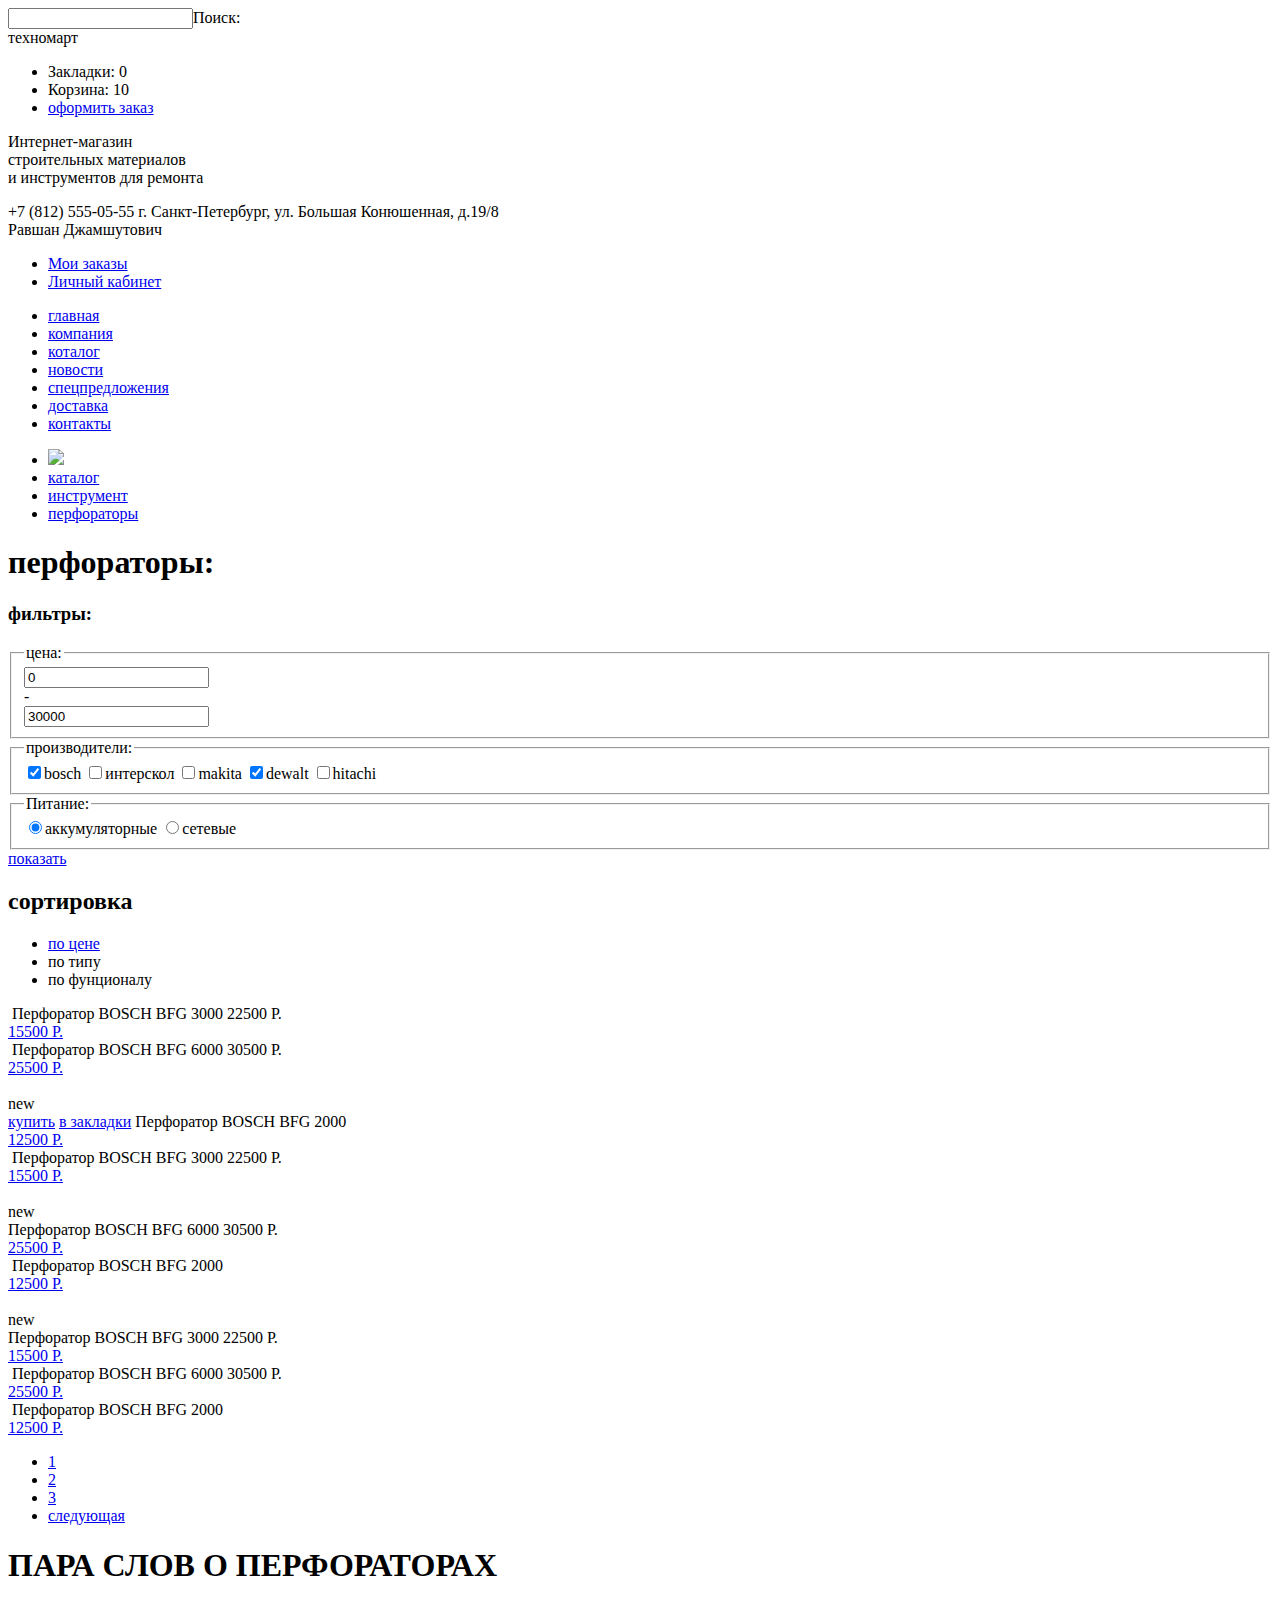
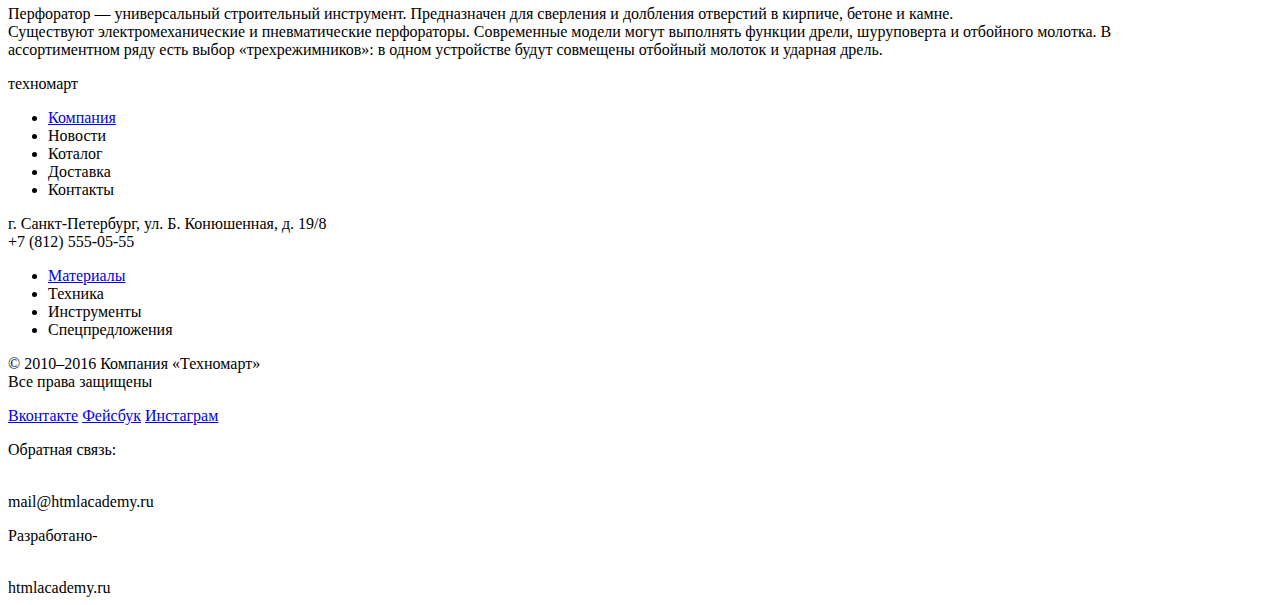
==== catalog.html @ 5f83a288 "закончил разметку личного проекта" ====
<!DOCTYPE html>
<html lang="ru">
	<head>
		<meta charset="utf-8">
		<title>HTML Academy: Техномарт</title>
    </head>
	<body>
		<header class="main_container">
			<div class="container">
				<div class="nav_head">
					<form class="search">
						<input id="1" type="search"><label for="1">Поиск:</label>
					</form>
					<div class="logo_head">
						техномарт
					</div>
					<ul class="users_panel">
						<li>Закладки: 0</li>
						<li>Корзина: 10</li>
						<li><a href="#">оформить заказ</a></li>
					</ul>
					<div class="info_blog">
						<p>Интернет-магазин<br> 
						строительных материалов<br>
						и инструментов для ремонта</p>
					</div>
					<div class="head_contacts">
						<div class="head_tel">+7 (812) 555-05-55
							<span class="head_signature">г. Санкт-Петербург, ул. Большая Конюшенная, д.19/8</span>
						</div>
					<div class="user_blog">
						Равшан Джамшутович
						
					</div>
					<ul class="user_blog_2">
						<li><a href="#">Мои заказы</a></li>
						<li><a href="#">Личный кабинет</a></li>
					</ul>
					</div>
				<nav class="main_navigation">
					<ul>
						<li><a href="#">главная</a></li>
						<li><a href="#">компания</a></li>
						<li><a href="#">коталог</a></li>
						<li><a href="#">новости</a></li>
						<li><a href="#">спецпредложения</a></li>
						<li><a href="#">доставка</a></li>
						<li><a href="#">контакты</a></li>
					</ul>
				</nav>
				</div>
			</div>
		</header>
		<main class="container">
			<ul class="breadcrumbs">
				<li><a href="#"><img src="http://placehold.it/150x100"></a></li>
				<li><a href="#">каталог</a></li>
				<li><a href="#">инструмент</a></li>
				<li><a href="#">перфораторы</a></li>
			</ul>
			<div class="section title">
				<h1>перфораторы:</h1>
			</div>
			<div class="index_content_left">
				<div class="filters">
					<h3>фильтры:</h3>
				</div>
				
				<form>
					<div class="price">
						<fieldset>
							<legend>цена:</legend>
							<div class="form_blog">
								<div></div>
								<div></div>
								<div></div>
								<div></div>
							</div>
							<div class="min">
								<input type="text" value="0">
							</div>
							<span>-</span>
							<div class="max">
								<input type="text" value="30000">
							</div>
						</fieldset>	
					</div>
					<div class="manufacturers">		
						<fieldset>
							<legend>производители:</legend>
							<input id="1" type="checkbox" checked><label for="1">bosch</label>
							<input id="2" type="checkbox"><label for="2">интерскол</label>
							<input id="3" type="checkbox"><label for="3">makita</label>
							<input id="4" type="checkbox" checked><label for="4">dewalt</label>
							<input id="5" type="checkbox"><label for="5">hitachi</label>
						</fieldset>
					</div>
					<div class="supply">
						<fieldset>
							<legend>Питание:</legend>
							<input id="akum" type="radio" checked><label for="akum">аккумуляторные</label>
							<input id="net" type="radio"><label for="net">сетевые</label>
						</fieldset>
						<div class="btn_show">
							<a href="#">показать</a>
						</div>	
					</div>
				</form>
			</div>
			<div class="index_content_right">
				<div class="index_content_navigation">
					<h2>сортировка</h2>
					<ul>
						<li><a href="#">по цене</a></li>
						<li><a href="#"></a>по типу</li>
						<li><a href="#"></a>по фунционалу</li>
					</ul>
					<div class="assortment">
						<a href="#"></a>
						<a href="#"></a>
					</div>
					<div class="items">
						<div class="item_box_1">
							<img src="http://placehold.it/150x100" alt="">
							<span>Перфоратор BOSCH BFG 3000</span>
							<span>22500 Р.</span>
							<div class="btn_buy">
								<a href="#">15500 Р.</a>
							</div>
						</div>
						<div class="item_box_2">
							<img src="http://placehold.it/150x100" alt="">
							<span>Перфоратор BOSCH BFG 6000</span>
							<span>30500 Р.</span>
							<div class="btn_buy">
								<a href="#">25500 Р.</a>
							</div>
						</div>
						<div class="item_box_3">
							<img src="http://placehold.it/150x100" alt="">
							<div class="new">new
							</div>
							<a href="#">купить</a>
							<a href="#">в закладки</a>							
							<span>Перфоратор BOSCH BFG 2000</span>
							<div class="btn_buy">
								<a href="#">12500 Р.</a>
							</div>
						</div>
						<div class="item_box_4">
							<img src="http://placehold.it/150x100" alt="">
							<span>Перфоратор BOSCH BFG 3000</span>
							<span>22500 Р.</span>
							<div class="btn_buy">
								<a href="#">15500 Р.</a>
							</div>
						</div>
						<div class="item_box_5">
							<img src="http://placehold.it/150x100" alt="">
							<div class="new">new
							</div>
							<span>Перфоратор BOSCH BFG 6000</span>
							<span>30500 Р.</span>
							<div class="btn_buy">
								<a href="#">25500 Р.</a>
							</div>
						</div>
						<div class="item_box_6">
							<img src="http://placehold.it/150x100" alt="">
							<span>Перфоратор BOSCH BFG 2000</span>
							<div class="btn_buy">
								<a href="#">12500 Р.</a>
							</div>
						</div>
						<div class="item_box_7">
							<img src="http://placehold.it/150x100" alt="">
							<div class="new">new
							</div>
							<span>Перфоратор BOSCH BFG 3000</span>
							<span>22500 Р.</span>
							<div class="btn_buy">
								<a href="#">15500 Р.</a>
							</div>
						</div>
						<div class="item_box_2">
							<img src="http://placehold.it/150x100" alt="">
							<span>Перфоратор BOSCH BFG 6000</span>
							<span>30500 Р.</span>
							<div class="btn_buy">
								<a href="#">25500 Р.</a>
							</div>
						</div>
						<div class="item_box_6">
							<img src="http://placehold.it/150x100" alt="">
							<span>Перфоратор BOSCH BFG 2000</span>
							<div class="btn_buy">
								<a href="#">12500 Р.</a>
							</div>
						</div>
					</div>
					<div class="index_content_navigation_2">
						<ul>
							<li><a href="#">1</a></li>
							<li><a href="#">2</a></li>
							<li><a href="#">3</a></li>
							<li><a href="#">следующая</a></li>
						</ul>
					</div>
				</div>
			</div>
			<div class="about">
				<h1>ПАРА СЛОВ О ПЕРФОРАТОРАХ</h1>
				<p>Перфоратор — универсальный строительный инструмент. Предназначен для сверления и долбления отверстий в кирпиче, бетоне и камне.<br>
				Существуют электромеханические и пневматические перфораторы. Современные модели могут выполнять функции дрели, шуруповерта и отбойного молотка. В <br>
				ассортиментном ряду есть выбор «трехрежимников»: в одном устройстве будут совмещены отбойный молоток и ударная дрель.</p>
			</div>
		</main>
		<footer class="main_footer">
			<div class="container">
				<div class="footer_logo">
					техномарт
				</div>
				<ul class="footer_main_navigation">
					<li><a href="#">Компания</a></li>
					<li><a href="#"></a>Новости</li>
					<li><a href="#"></a>Коталог</li>
					<li><a href="#"></a>Доставка</li>
					<li><a href="#"></a>Контакты</li>
				</ul>
				<section class="footer_contacts">
					г. Санкт-Петербург, ул. Б. Конюшенная, д. 19/8<br>
					+7 (812) 555-05-55
				</section>
				<ul class="foter_navigation">
					<li><a href="#">Материалы</a></li>
					<li><a href="#"></a>Техника</li>
					<li><a href="#"></a>Инструменты</li>
					<li><a href="#"></a>Спецпредложения</li>
				</ul>
			</div>	
		</footer>
		<footer class="footer_2">
			<div class="container">
				<p>© 2010–2016 Компания «Техномарт»<br>
				Все права защищены</p>
			</div>
			<section class="footer_social">
				<a class="social_btn social_btn_vk" href="#">Вконтакте</a>
				<a class="social_btn social_btn_fb" href="#">Фейсбук</a>
				<a class="social_btn social_btn_inst" href="#">Инстаграм</a>
			</section>
			<div class="footer_contacts">
				<p>Обратная связь:</p><br>
				<span>mail@htmlacademy.ru</span>
			</div>
			<div class="footer_contacts">
				<p>Разработано-</p><br>
				<span>htmlacademy.ru</span>
			</div>
		</footer>
	</body>
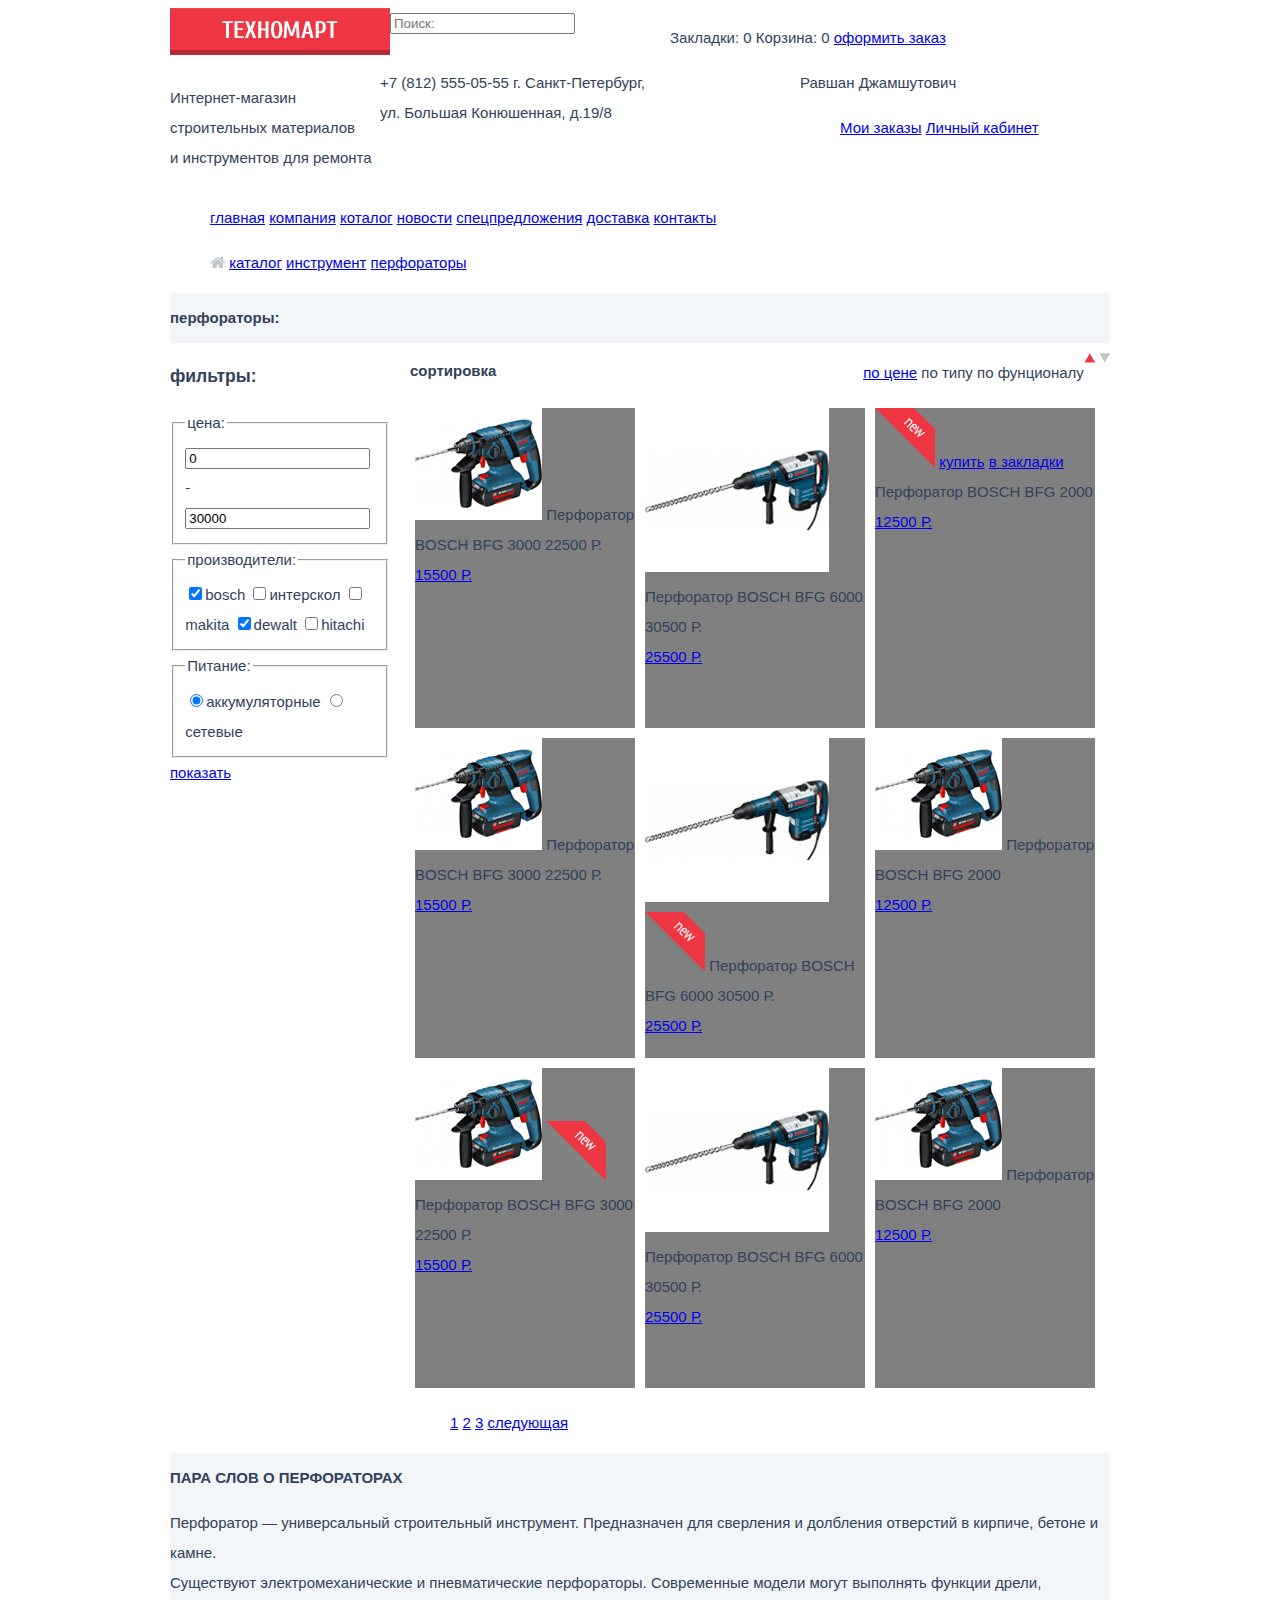
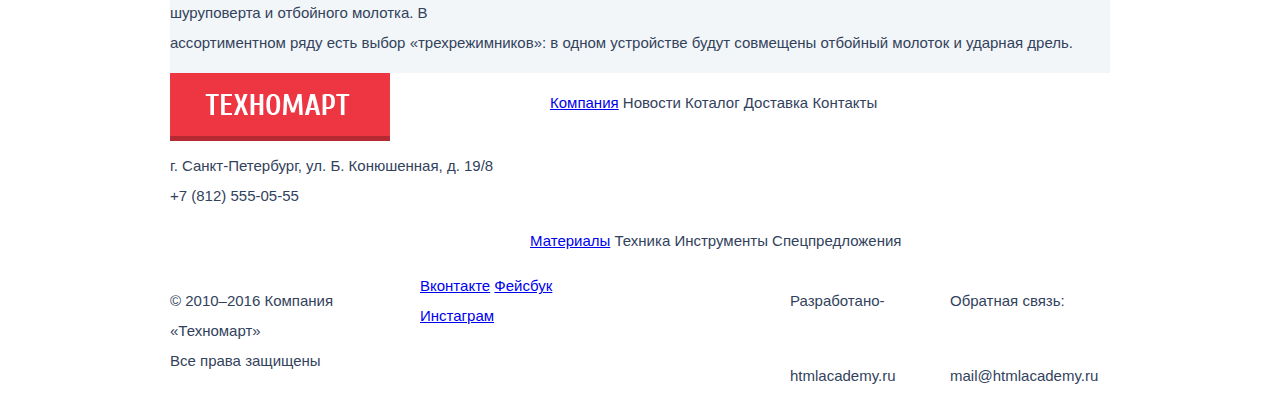
==== commit 86e86a90: "Сетка личный проект" ====
--- a/catalog.html
+++ b/catalog.html
@@ -3,23 +3,26 @@
 	<head>
 		<meta charset="utf-8">
 		<title>HTML Academy: Техномарт</title>
+		<link href="css/style.css" rel="stylesheet">
     </head>
 	<body>
 		<header class="main_container">
-			<div class="container">
-				<div class="nav_head">
+			<div class="nav_head container">
+				<div class="header_top clearfix">
+					<div class="logo_head">
+						<a href="#"><img src="img/head_logo.jpg" alt="Техномарт"></a>
+					</div>
 					<form class="search">
-						<input id="1" type="search"><label for="1">Поиск:</label>
-					</form>
-					<div class="logo_head">
-						техномарт
-					</div>
+						<input type="search" placeholder="Поиск:">
+					</form>			
 					<ul class="users_panel">
 						<li>Закладки: 0</li>
-						<li>Корзина: 10</li>
+						<li>Корзина: 0</li>
 						<li><a href="#">оформить заказ</a></li>
 					</ul>
-					<div class="info_blog">
+				</div>	
+				<div class="header_middle clearfix">
+					<div class="info_block">
 						<p>Интернет-магазин<br> 
 						строительных материалов<br>
 						и инструментов для ремонта</p>
@@ -28,15 +31,15 @@
 						<div class="head_tel">+7 (812) 555-05-55
 							<span class="head_signature">г. Санкт-Петербург, ул. Большая Конюшенная, д.19/8</span>
 						</div>
-					<div class="user_blog">
+					</div>	
+					<div class="catalog_user_block">
 						Равшан Джамшутович
-						
-					</div>
-					<ul class="user_blog_2">
+						<ul>
 						<li><a href="#">Мои заказы</a></li>
 						<li><a href="#">Личный кабинет</a></li>
-					</ul>
-					</div>
+						</ul>	
+					</div>
+				</div>	
 				<nav class="main_navigation">
 					<ul>
 						<li><a href="#">главная</a></li>
@@ -48,154 +51,150 @@
 						<li><a href="#">контакты</a></li>
 					</ul>
 				</nav>
-				</div>
 			</div>
 		</header>
 		<main class="container">
 			<ul class="breadcrumbs">
-				<li><a href="#"><img src="http://placehold.it/150x100"></a></li>
+				<li><a href="#"><img src="img/.icon-home.png"></a></li>
 				<li><a href="#">каталог</a></li>
 				<li><a href="#">инструмент</a></li>
 				<li><a href="#">перфораторы</a></li>
 			</ul>
-			<div class="section title">
+			<div class="section_title">
 				<h1>перфораторы:</h1>
 			</div>
 			<div class="index_content_left">
+				<div class="filters_title">
+					<h3>фильтры:</h3>
+				</div>
 				<div class="filters">
-					<h3>фильтры:</h3>
-				</div>
-				
-				<form>
-					<div class="price">
-						<fieldset>
-							<legend>цена:</legend>
-							<div class="form_blog">
-								<div></div>
-								<div></div>
-								<div></div>
-								<div></div>
-							</div>
-							<div class="min">
-								<input type="text" value="0">
-							</div>
-							<span>-</span>
-							<div class="max">
-								<input type="text" value="30000">
-							</div>
-						</fieldset>	
-					</div>
-					<div class="manufacturers">		
-						<fieldset>
-							<legend>производители:</legend>
-							<input id="1" type="checkbox" checked><label for="1">bosch</label>
-							<input id="2" type="checkbox"><label for="2">интерскол</label>
-							<input id="3" type="checkbox"><label for="3">makita</label>
-							<input id="4" type="checkbox" checked><label for="4">dewalt</label>
-							<input id="5" type="checkbox"><label for="5">hitachi</label>
-						</fieldset>
-					</div>
-					<div class="supply">
-						<fieldset>
-							<legend>Питание:</legend>
-							<input id="akum" type="radio" checked><label for="akum">аккумуляторные</label>
-							<input id="net" type="radio"><label for="net">сетевые</label>
-						</fieldset>
-						<div class="btn_show">
-							<a href="#">показать</a>
-						</div>	
-					</div>
-				</form>
+					<form>
+						<div class="price">
+							<fieldset>
+								<legend>цена:</legend>
+								<div class="form_blog">
+									<div></div>
+									<div></div>
+									<div></div>
+									<div></div>
+								</div>
+								<div class="min">
+									<input type="text" value="0">
+								</div>
+								<span>-</span>
+								<div class="max">
+									<input type="text" value="30000">
+								</div>
+							</fieldset>	
+						</div>
+						<div class="manufacturers">		
+							<fieldset>
+								<legend>производители:</legend>
+								<input id="bosch" type="checkbox" checked><label for="bosch">bosch</label>
+								<input id="inter" type="checkbox"><label for="inter">интерскол</label>
+								<input id="makita" type="checkbox"><label for="makita">makita</label>
+								<input id="dewalt" type="checkbox" checked><label for="dewalt">dewalt</label>
+								<input id="hitachi" type="checkbox"><label for="hitachi">hitachi</label>
+							</fieldset>
+						</div>
+						<div class="supply">
+							<fieldset>
+								<legend>Питание:</legend>
+								<input id="akum" type="radio" checked><label for="akum">аккумуляторные</label>
+								<input id="net" type="radio"><label for="net">сетевые</label>
+							</fieldset>
+							<div class="btn_show">
+								<a href="#">показать</a>
+							</div>	
+						</div>
+					</form>
+				</div>	
 			</div>
 			<div class="index_content_right">
 				<div class="index_content_navigation">
 					<h2>сортировка</h2>
+					<div class="assortment">
+						<a href="#"><img src="img/.icon-up-dir.png"></a>
+						<a href="#"><img src="img/.icon-down-dir.png"></a>
+					</div>
 					<ul>
 						<li><a href="#">по цене</a></li>
 						<li><a href="#"></a>по типу</li>
 						<li><a href="#"></a>по фунционалу</li>
-					</ul>
-					<div class="assortment">
-						<a href="#"></a>
-						<a href="#"></a>
-					</div>
-					<div class="items">
-						<div class="item_box_1">
-							<img src="http://placehold.it/150x100" alt="">
-							<span>Перфоратор BOSCH BFG 3000</span>
-							<span>22500 Р.</span>
-							<div class="btn_buy">
-								<a href="#">15500 Р.</a>
-							</div>
-						</div>
-						<div class="item_box_2">
-							<img src="http://placehold.it/150x100" alt="">
-							<span>Перфоратор BOSCH BFG 6000</span>
-							<span>30500 Р.</span>
-							<div class="btn_buy">
-								<a href="#">25500 Р.</a>
-							</div>
-						</div>
-						<div class="item_box_3">
-							<img src="http://placehold.it/150x100" alt="">
-							<div class="new">new
-							</div>
-							<a href="#">купить</a>
-							<a href="#">в закладки</a>							
-							<span>Перфоратор BOSCH BFG 2000</span>
-							<div class="btn_buy">
-								<a href="#">12500 Р.</a>
-							</div>
-						</div>
-						<div class="item_box_4">
-							<img src="http://placehold.it/150x100" alt="">
-							<span>Перфоратор BOSCH BFG 3000</span>
-							<span>22500 Р.</span>
-							<div class="btn_buy">
-								<a href="#">15500 Р.</a>
-							</div>
-						</div>
-						<div class="item_box_5">
-							<img src="http://placehold.it/150x100" alt="">
-							<div class="new">new
-							</div>
-							<span>Перфоратор BOSCH BFG 6000</span>
-							<span>30500 Р.</span>
-							<div class="btn_buy">
-								<a href="#">25500 Р.</a>
-							</div>
-						</div>
-						<div class="item_box_6">
-							<img src="http://placehold.it/150x100" alt="">
-							<span>Перфоратор BOSCH BFG 2000</span>
-							<div class="btn_buy">
-								<a href="#">12500 Р.</a>
-							</div>
-						</div>
-						<div class="item_box_7">
-							<img src="http://placehold.it/150x100" alt="">
-							<div class="new">new
-							</div>
-							<span>Перфоратор BOSCH BFG 3000</span>
-							<span>22500 Р.</span>
-							<div class="btn_buy">
-								<a href="#">15500 Р.</a>
-							</div>
-						</div>
-						<div class="item_box_2">
-							<img src="http://placehold.it/150x100" alt="">
-							<span>Перфоратор BOSCH BFG 6000</span>
-							<span>30500 Р.</span>
-							<div class="btn_buy">
-								<a href="#">25500 Р.</a>
-							</div>
-						</div>
-						<div class="item_box_6">
-							<img src="http://placehold.it/150x100" alt="">
-							<span>Перфоратор BOSCH BFG 2000</span>
-							<div class="btn_buy">
-								<a href="#">12500 Р.</a>
-							</div>
+					</ul>	
+				</div>	
+				<div class="items clearfix">
+					<div class="item_box">
+						<img src="img/item1.jpg" alt="BOSCH BFG 3000">
+						<span>Перфоратор BOSCH BFG 3000</span>
+						<span>22500 Р.</span>
+						<div class="btn_buy">
+							<a href="#">15500 Р.</a>
+						</div>
+					</div>
+					<div class="item_box">
+						<img src="img/item_3.jpg" alt="BOSCH BFG 6000">
+						<span>Перфоратор BOSCH BFG 6000</span>
+						<span>30500 Р.</span>
+						<div class="btn_buy">
+							<a href="#">25500 Р.</a>
+						</div>
+					</div>
+					<div class="item_box">
+						<img src="img/new_flag.png" alt="new">
+						<a href="#">купить</a>
+						<a href="#">в закладки</a>							
+						<span>Перфоратор BOSCH BFG 2000</span>
+						<div class="btn_buy">
+							<a href="#">12500 Р.</a>
+						</div>
+					</div>
+					<div class="item_box">
+						<img src="img/item1.jpg" alt="BOSCH BFG 3000">
+						<span>Перфоратор BOSCH BFG 3000</span>
+						<span>22500 Р.</span>
+						<div class="btn_buy">
+							<a href="#">15500 Р.</a>
+						</div>
+					</div>
+					<div class="item_box">
+						<img src="img/item_3.jpg" alt="BOSCH BFG 6000">
+						<img src="img/new_flag.png" alt="new">
+						<span>Перфоратор BOSCH BFG 6000</span>
+						<span>30500 Р.</span>
+						<div class="btn_buy">
+							<a href="#">25500 Р.</a>
+						</div>
+					</div>
+					<div class="item_box">
+						<img src="img/item1.jpg" alt="BOSCH BFG 2000">
+						<span>Перфоратор BOSCH BFG 2000</span>
+						<div class="btn_buy">
+							<a href="#">12500 Р.</a>
+						</div>
+					</div>
+					<div class="item_box">
+						<img src="img/item1.jpg" alt="BOSCH BFG 3000">
+						<img src="img/new_flag.png" alt="new">
+						<span>Перфоратор BOSCH BFG 3000</span>
+						<span>22500 Р.</span>
+						<div class="btn_buy">
+							<a href="#">15500 Р.</a>
+						</div>
+					</div>
+					<div class="item_box">
+						<img src="img/item_3.jpg" alt="BOSCH BFG 6000">
+						<span>Перфоратор BOSCH BFG 6000</span>
+						<span>30500 Р.</span>
+						<div class="btn_buy">
+							<a href="#">25500 Р.</a>
+						</div>
+					</div>
+					<div class="item_box">
+						<img src="img/item1.jpg" alt="BOSCH BFG 2000">
+						<span>Перфоратор BOSCH BFG 2000</span>
+						<div class="btn_buy">
+							<a href="#">12500 Р.</a>
 						</div>
 					</div>
 					<div class="index_content_navigation_2">
@@ -208,17 +207,17 @@
 					</div>
 				</div>
 			</div>
-			<div class="about">
+			<section class="about">
 				<h1>ПАРА СЛОВ О ПЕРФОРАТОРАХ</h1>
 				<p>Перфоратор — универсальный строительный инструмент. Предназначен для сверления и долбления отверстий в кирпиче, бетоне и камне.<br>
 				Существуют электромеханические и пневматические перфораторы. Современные модели могут выполнять функции дрели, шуруповерта и отбойного молотка. В <br>
 				ассортиментном ряду есть выбор «трехрежимников»: в одном устройстве будут совмещены отбойный молоток и ударная дрель.</p>
-			</div>
+			</section>
 		</main>
-		<footer class="main_footer">
-			<div class="container">
+		<footer class="main_footer container">
+			<div class="footer_1 clearfix">	
 				<div class="footer_logo">
-					техномарт
+					<img src="img/footer_logo.png" alt="техномарт">
 				</div>
 				<ul class="footer_main_navigation">
 					<li><a href="#">Компания</a></li>
@@ -227,8 +226,8 @@
 					<li><a href="#"></a>Доставка</li>
 					<li><a href="#"></a>Контакты</li>
 				</ul>
-				<section class="footer_contacts">
-					г. Санкт-Петербург, ул. Б. Конюшенная, д. 19/8<br>
+				<section class="footer_main_contacts">
+					г. Санкт-Петербург, ул. Б. Конюшенная, д. 19/8
 					+7 (812) 555-05-55
 				</section>
 				<ul class="foter_navigation">
@@ -237,25 +236,26 @@
 					<li><a href="#"></a>Инструменты</li>
 					<li><a href="#"></a>Спецпредложения</li>
 				</ul>
-			</div>	
+			</div>		
+			<div class="footer_2 clearfix">
+				<div class="cop">
+					<p>© 2010–2016 Компания «Техномарт»<br>
+					Все права защищены</p>
+				</div>
+				<section class="footer_social">
+					<a class="social_btn social_btn_vk" href="#">Вконтакте</a>
+					<a class="social_btn social_btn_fb" href="#">Фейсбук</a>
+					<a class="social_btn social_btn_inst" href="#">Инстаграм</a>
+				</section>
+				<div class="footer_contacts">
+					<p>Обратная связь:</p><br>
+					<span>mail@htmlacademy.ru</span>
+				</div>
+				<div class="footer_contacts">
+					<p>Разработано-</p><br>
+					<span>htmlacademy.ru</span>
+				</div>
+			</div>		
 		</footer>
-		<footer class="footer_2">
-			<div class="container">
-				<p>© 2010–2016 Компания «Техномарт»<br>
-				Все права защищены</p>
-			</div>
-			<section class="footer_social">
-				<a class="social_btn social_btn_vk" href="#">Вконтакте</a>
-				<a class="social_btn social_btn_fb" href="#">Фейсбук</a>
-				<a class="social_btn social_btn_inst" href="#">Инстаграм</a>
-			</section>
-			<div class="footer_contacts">
-				<p>Обратная связь:</p><br>
-				<span>mail@htmlacademy.ru</span>
-			</div>
-			<div class="footer_contacts">
-				<p>Разработано-</p><br>
-				<span>htmlacademy.ru</span>
-			</div>
-		</footer>
-	</body>	+	</body>	
+	--- a/css/style.css
+++ b/css/style.css
@@ -0,0 +1,208 @@
+body,h1,h2 {
+	font-size: 15px;
+	line-height: 30px;
+	color: #32425c;
+	font-style: normal;
+	font-family: Curpum Regular, Arial, Helvetica, sans-serif;
+	
+}
+.container {
+  width: 940px;
+  margin: 0 auto;
+  padding: 0 10px;
+}
+/* header */
+.logo_head {
+	float: left;
+}
+.search {
+	width: 240px;
+	float: left;
+}
+.users_panel {
+	width: 440px;
+	float: right;
+}
+.clearfix::after {
+  content: "";
+  display: table;
+  clear: both;
+}
+.info_block {
+	width: 210px;
+	float: left;
+}
+.head_contacts {
+	width: 270px;
+	float: left;
+}
+.users_block {
+	width: 300px;
+	float: right;
+}
+
+.main_navigation ul li, .users_panel li, .catalog_user_block li {
+	display: inline-block;
+}
+/* header cotalog */
+.catalog_user_block {
+	width: 310px;
+	float: right;
+}
+/* main */
+.services_block {
+	width: 300px;
+	min-height: 125px;
+	background-color: gray;
+	margin: 6px;
+	float: left;
+}
+.slider {
+	width: 613px;
+	min-height: 270px;
+	background-color: gray;
+	margin: 6px;
+	float: left;
+}
+.popular {
+	min-height: 90px;
+	background-color: #f7f3ec;
+}
+.popular .btn {
+	width: 255px;
+	min-height: 40px;
+	float: right;
+}
+.popular h1 {
+	float: left;
+}
+.index_item {
+	width: 100%;
+	padding-top: 10px;
+	padding-bottom: 10px;
+}
+.item {
+	width: 220px;
+	float: left;
+}
+.marks a {
+	width: 220px;
+	float: left;
+}
+.services_bottom {
+	background-color: #f2f6f8;
+}
+.services_bottom ul {
+	width: 245px;
+	float: left;
+}
+.delivery {
+	width: 285px;
+	float: left;
+	
+}
+.services_bottom img {
+	float: right;
+}
+.about_left {
+	width: 525px;
+	float: left;
+
+}
+/* footer*/
+.footer_logo {
+	width: 220px;
+	min-height: 70px;
+	float: left;
+}
+.footer_main_navigation {
+	width: 560px;
+	min-height: 70px;
+	float: right;
+}
+
+.footer_main_contacts {
+	width: 335px;
+	float: left;
+}
+.foter_navigation {
+	width: 580px;
+	float: right;
+}
+.cop {
+	width: 250px;
+	float: left;
+}
+.footer_social {
+	width: 150px;
+	float: left;
+}
+.footer_contacts {
+	width: 160px;
+	float: right;
+}
+/* main catalog */
+.breadcrumbs {
+	width: 100%
+	float: left;
+}
+.index_content_left {
+	width: 220px;
+	float: left;
+}
+.section_title {
+	width: 100%;
+	float: left;
+	background-color: #f2f6f8;
+}
+.filters_title {
+	width:220px;
+	float: left;
+}
+.filters {
+	width: 220px;
+	min-height: 715px;
+	float: left;
+}
+.index_content_navigation {
+	width: 700px;
+	float: right;
+}
+.index_content_navigation ul {
+	float: right;
+}
+.assortment {
+	float:right;
+}
+.index_content_navigation h2 {
+	width: 100px;
+	float: left;
+}
+.items {
+	width: 700px;
+	float: right;
+}
+.item_box {
+	width: 220px;
+	min-height: 320px;
+	float: left;
+	margin: 5px;
+	background-color: gray;
+}
+.index_content_navigation_2 {
+	width: 290px;
+	float: left;
+}
+.about {
+	width: 100%;
+	float: right;
+	background-color: #f2f6f8;
+}
+/* index and catalog */
+.footer_main_navigation li, 
+.foter_navigation li, 
+.breadcrumbs li,
+.index_content_navigation li,
+.index_content_navigation_2 li {
+	display: inline-block;
+}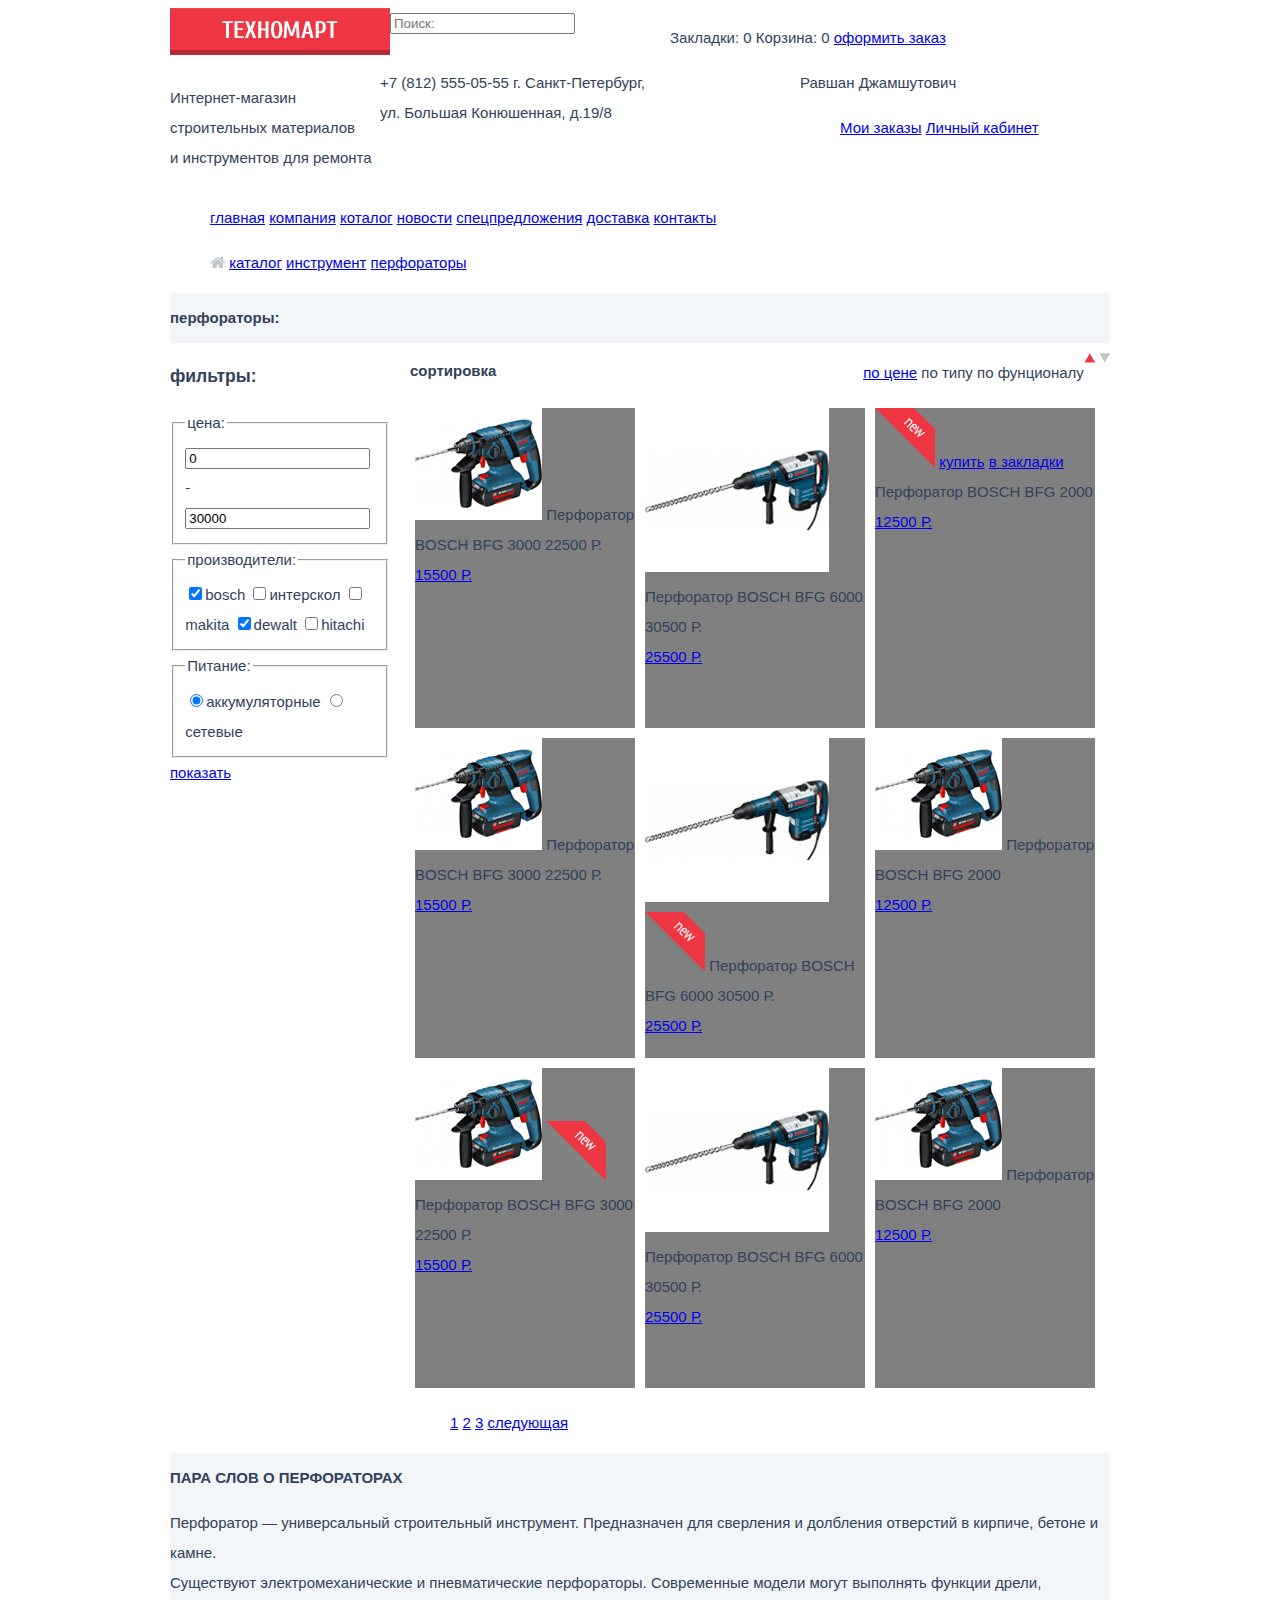
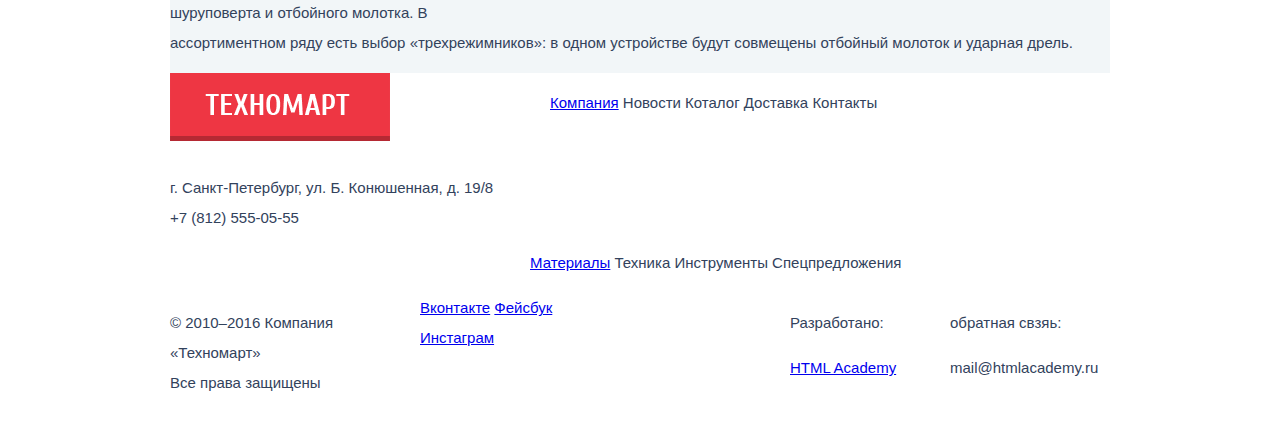
==== commit 14d7513a: "исправил ошибки" ====
--- a/catalog.html
+++ b/catalog.html
@@ -215,27 +215,31 @@
 			</section>
 		</main>
 		<footer class="main_footer container">
-			<div class="footer_1 clearfix">	
-				<div class="footer_logo">
-					<img src="img/footer_logo.png" alt="техномарт">
-				</div>
-				<ul class="footer_main_navigation">
-					<li><a href="#">Компания</a></li>
-					<li><a href="#"></a>Новости</li>
-					<li><a href="#"></a>Коталог</li>
-					<li><a href="#"></a>Доставка</li>
-					<li><a href="#"></a>Контакты</li>
-				</ul>
-				<section class="footer_main_contacts">
-					г. Санкт-Петербург, ул. Б. Конюшенная, д. 19/8
-					+7 (812) 555-05-55
-				</section>
-				<ul class="foter_navigation">
-					<li><a href="#">Материалы</a></li>
-					<li><a href="#"></a>Техника</li>
-					<li><a href="#"></a>Инструменты</li>
-					<li><a href="#"></a>Спецпредложения</li>
-				</ul>
+			<div class="footer_1 clearfix">
+				<div class="footer_line_1 clearfix">	
+					<div class="footer_logo">
+						<img src="img/footer_logo.png" alt="техномарт">
+					</div>
+					<ul class="footer_main_navigation">
+						<li><a href="#">Компания</a></li>
+						<li><a href="#"></a>Новости</li>
+						<li><a href="#"></a>Коталог</li>
+						<li><a href="#"></a>Доставка</li>
+						<li><a href="#"></a>Контакты</li>
+					</ul>
+				</div>
+				<div class="footer_line_2 clearfix">
+					<div class="footer_main_contacts">
+						г. Санкт-Петербург, ул. Б. Конюшенная, д. 19/8
+						+7 (812) 555-05-55
+					</div>
+					<ul class="foter_navigation">
+						<li><a href="#">Материалы</a></li>
+						<li><a href="#"></a>Техника</li>
+						<li><a href="#"></a>Инструменты</li>
+						<li><a href="#"></a>Спецпредложения</li>
+					</ul>
+				</div>	
 			</div>		
 			<div class="footer_2 clearfix">
 				<div class="cop">
@@ -248,12 +252,12 @@
 					<a class="social_btn social_btn_inst" href="#">Инстаграм</a>
 				</section>
 				<div class="footer_contacts">
-					<p>Обратная связь:</p><br>
+					<p>обратная свзяь:</p>
 					<span>mail@htmlacademy.ru</span>
 				</div>
 				<div class="footer_contacts">
-					<p>Разработано-</p><br>
-					<span>htmlacademy.ru</span>
+					<p>Разработано:</p>
+					<a class="btn" href="https://htmlacademy.ru">HTML Academy</a>
 				</div>
 			</div>		
 		</footer>
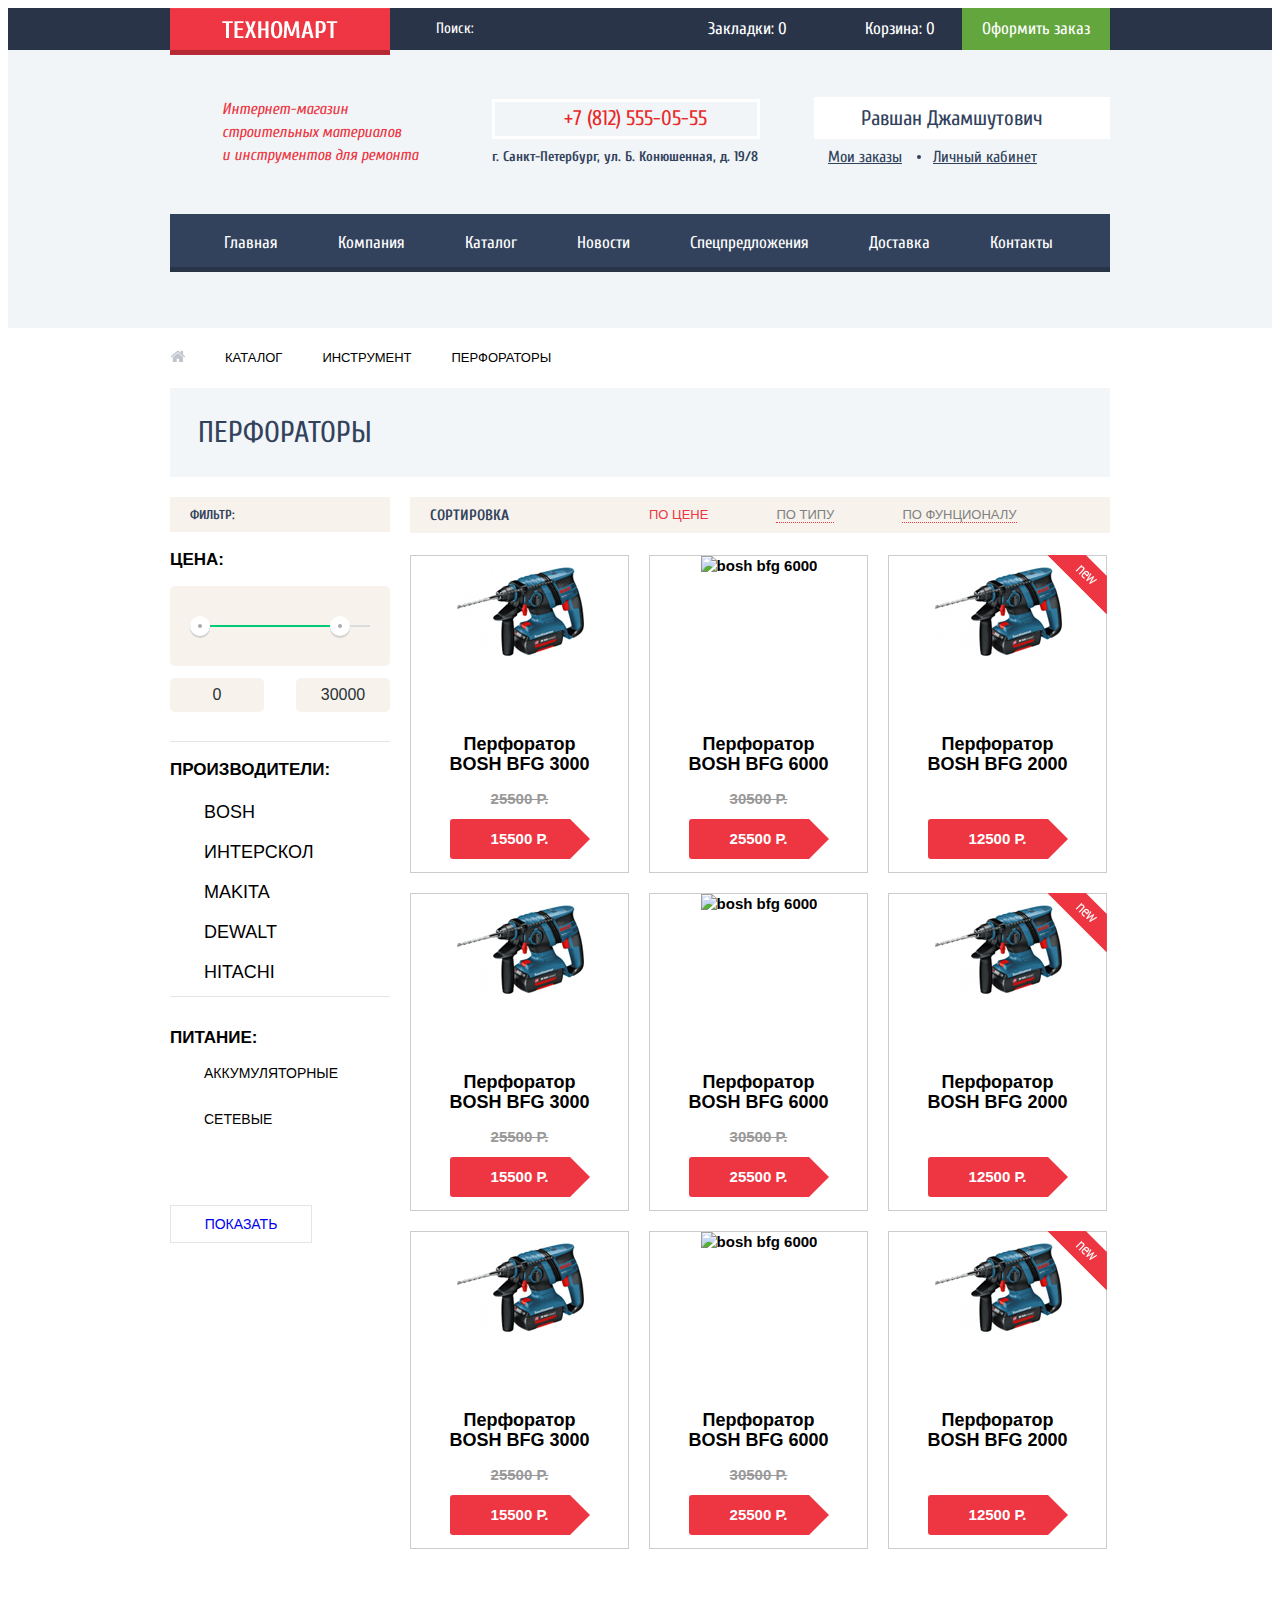
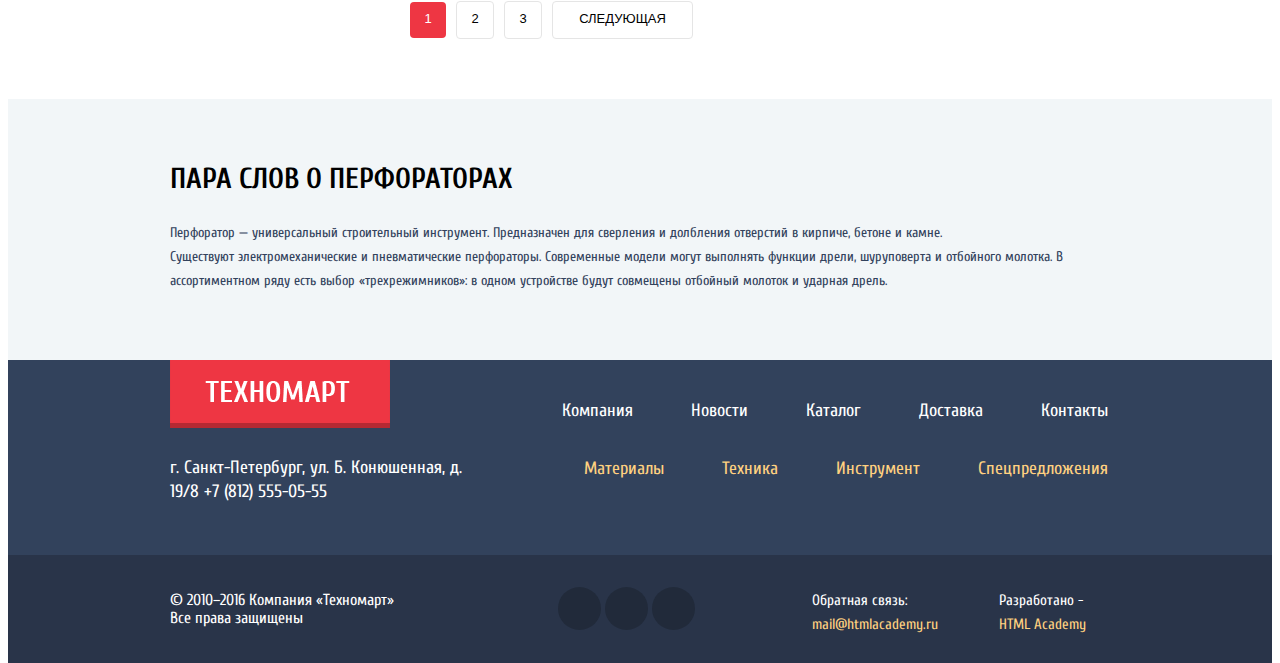
==== commit 4d19bef3: "попапы" ====
--- a/catalog.html
+++ b/catalog.html
@@ -3,263 +3,364 @@
 	<head>
 		<meta charset="utf-8">
 		<title>HTML Academy: Техномарт</title>
+		<link rel="stylesheet" href="css/normalize.css">
 		<link href="css/style.css" rel="stylesheet">
+		<link href='https://fonts.googleapis.com/css?family=Cuprum:400,700italic,400italic,700&subset=latin,cyrillic' rel='stylesheet' type='text/css'>
     </head>
 	<body>
+	
+	
 		<header class="main_container">
-			<div class="nav_head container">
-				<div class="header_top clearfix">
-					<div class="logo_head">
-						<a href="#"><img src="img/head_logo.jpg" alt="Техномарт"></a>
-					</div>
+			<div class="header_line_1">
+				<div class="container clearfix">
+					<a class="logo_head" href="#"></a>
 					<form class="search">
-						<input type="search" placeholder="Поиск:">
+						<input class="icon_search main_search" type="search" placeholder="Поиск:">
 					</form>			
 					<ul class="users_panel">
-						<li>Закладки: 0</li>
-						<li>Корзина: 0</li>
-						<li><a href="#">оформить заказ</a></li>
+						<li><a href="#">Закладки: 0</a></li>
+						<li><a href="#">Корзина: 0</a></li>
+						<li><a class="order" href="#">Оформить заказ</a></li>
 					</ul>
+				</div>
+			</div>			
+			<div class="container clearfix">
+				<div class="info_block">
+					<p>Интернет-магазин<br> 
+					строительных материалов<br>
+					и инструментов для ремонта</p>
+				</div>
+				<div class="head_contacts">
+					<div class="head_tel">
+						<span>+7 (812) 555-05-55</span>
+					</div>
+					<div class="head_signature">г. Санкт-Петербург, ул. Б. Конюшенная, д. 19/8</div>
 				</div>	
-				<div class="header_middle clearfix">
-					<div class="info_block">
-						<p>Интернет-магазин<br> 
-						строительных материалов<br>
-						и инструментов для ремонта</p>
-					</div>
-					<div class="head_contacts">
-						<div class="head_tel">+7 (812) 555-05-55
-							<span class="head_signature">г. Санкт-Петербург, ул. Большая Конюшенная, д.19/8</span>
-						</div>
+				<div class="catalog_user_block">
+					Равшан Джамшутович
+				</div>		
+				<ul class="users_menu">
+					<li><a href="#">Мои заказы</a></li>
+					<li><a href="#">Личный кабинет</a></li>
+				</ul>	
+			</div>
+			<nav class="main_navigation container">
+				<ul>
+					<li><a href="#">Главная</a></li>
+					<li><a href="#">Компания</a></li>
+					<li><a href="#">Каталог</a></li>
+					<li><a href="#">Новости</a></li>
+					<li><a href="#">Спецпредложения</a></li>
+					<li><a href="#">Доставка</a></li>
+					<li><a href="#">Контакты</a></li>
+				</ul>
+			</nav>
+		</header>
+		
+		
+		<main>
+			<div class="container">
+				<ul class="breadcrumbs">
+					<li><a href="#"><img src="img/.icon-home.png" alt="home"></a></li>
+					<li><a href="#">каталог</a></li>
+					<li><a href="#">инструмент</a></li>
+					<li><a href="#">перфораторы</a></li>
+				</ul>
+				<div class="section_title">
+					<h1>перфораторы</h1>
+				</div>
+				<div class="index_content_left">
+					<div class="filters_title">
+						<h3>фильтр:</h3>
+					</div>
+					<div class="price_title">цена:</div>
+					<div class="filters">
+						<form action="form.php" method="GET">
+							<div class="price">
+								<div class="range-filter">
+									<div class="range-controls">
+										<div class="scale">
+										<div class="bar"></div>
+										</div>
+									<div class="toggle toggle-min"></div>
+									<div class="toggle toggle-max"></div>	
+									</div>
+									<div class="price-controls">
+										<label class="min-price"><input name="min-price" type="text" value="0"></label>
+										<label class="max-price"><input name="max-price" type="text" value="30000"></label>
+									</div>	
+								</div>
+							</div>
+						</form>	
+						
+						<div class="price_title">производители:</div>
+						<form action="form.php" method="GET">
+							<div class="multiselect">
+								<div class="checkbox">
+									<input id="check1" type="checkbox" name="makers" value="">
+									<label class="checkbox_label" for="check1">Bosh</label>
+								</div>
+								<div class="checkbox">
+									<input id="check2" type="checkbox" name="makers" value="">
+									<label class="checkbox_label" for="check2">Интерскол</label>
+								</div>
+								<div class="checkbox">
+									<input id="check3" type="checkbox" name="makers" value="">
+									<label class="checkbox_label" for="check3">Makita</label>
+								</div>
+								<div class="checkbox">
+									<input id="check4" type="checkbox" name="makers" value="">
+									<label class="checkbox_label" for="check4">Dewalt</label>
+								</div>
+								<div class="checkbox">
+									<input id="check5" type="checkbox" name="makers" value="">
+									<label class="checkbox_label" for="check5">Hitachi</label>
+								</div>
+							</div>
+						</form>			
+				
+					
+					
+						<div class="price_title_supply">Питание:</div>
+						<form action="form.php" method="GET">
+							<div class="supply">
+								<div class="radio_check">
+									<input id="akum" type="checkbox">
+									<label for="akum">аккумуляторные</label>
+								</div>
+								<div class="radio_check">
+									<input id="net" type="checkbox">
+									<label for="net">сетевые</label>
+								</div>	
+								<div>
+									<a class="btn_show" href="#">показать</a>
+								</div>	
+							</div>	
+						</form>
 					</div>	
-					<div class="catalog_user_block">
-						Равшан Джамшутович
-						<ul>
-						<li><a href="#">Мои заказы</a></li>
-						<li><a href="#">Личный кабинет</a></li>
-						</ul>	
-					</div>
-				</div>	
-				<nav class="main_navigation">
-					<ul>
-						<li><a href="#">главная</a></li>
-						<li><a href="#">компания</a></li>
-						<li><a href="#">коталог</a></li>
-						<li><a href="#">новости</a></li>
-						<li><a href="#">спецпредложения</a></li>
-						<li><a href="#">доставка</a></li>
-						<li><a href="#">контакты</a></li>
-					</ul>
-				</nav>
-			</div>
-		</header>
-		<main class="container">
-			<ul class="breadcrumbs">
-				<li><a href="#"><img src="img/.icon-home.png"></a></li>
-				<li><a href="#">каталог</a></li>
-				<li><a href="#">инструмент</a></li>
-				<li><a href="#">перфораторы</a></li>
-			</ul>
-			<div class="section_title">
-				<h1>перфораторы:</h1>
-			</div>
-			<div class="index_content_left">
-				<div class="filters_title">
-					<h3>фильтры:</h3>
-				</div>
-				<div class="filters">
-					<form>
-						<div class="price">
-							<fieldset>
-								<legend>цена:</legend>
-								<div class="form_blog">
-									<div></div>
-									<div></div>
-									<div></div>
-									<div></div>
-								</div>
-								<div class="min">
-									<input type="text" value="0">
-								</div>
-								<span>-</span>
-								<div class="max">
-									<input type="text" value="30000">
-								</div>
-							</fieldset>	
-						</div>
-						<div class="manufacturers">		
-							<fieldset>
-								<legend>производители:</legend>
-								<input id="bosch" type="checkbox" checked><label for="bosch">bosch</label>
-								<input id="inter" type="checkbox"><label for="inter">интерскол</label>
-								<input id="makita" type="checkbox"><label for="makita">makita</label>
-								<input id="dewalt" type="checkbox" checked><label for="dewalt">dewalt</label>
-								<input id="hitachi" type="checkbox"><label for="hitachi">hitachi</label>
-							</fieldset>
-						</div>
-						<div class="supply">
-							<fieldset>
-								<legend>Питание:</legend>
-								<input id="akum" type="radio" checked><label for="akum">аккумуляторные</label>
-								<input id="net" type="radio"><label for="net">сетевые</label>
-							</fieldset>
-							<div class="btn_show">
-								<a href="#">показать</a>
-							</div>	
-						</div>
-					</form>
-				</div>	
-			</div>
-			<div class="index_content_right">
-				<div class="index_content_navigation">
-					<h2>сортировка</h2>
-					<div class="assortment">
-						<a href="#"><img src="img/.icon-up-dir.png"></a>
-						<a href="#"><img src="img/.icon-down-dir.png"></a>
-					</div>
-					<ul>
-						<li><a href="#">по цене</a></li>
-						<li><a href="#"></a>по типу</li>
-						<li><a href="#"></a>по фунционалу</li>
-					</ul>	
-				</div>	
-				<div class="items clearfix">
-					<div class="item_box">
-						<img src="img/item1.jpg" alt="BOSCH BFG 3000">
-						<span>Перфоратор BOSCH BFG 3000</span>
-						<span>22500 Р.</span>
-						<div class="btn_buy">
-							<a href="#">15500 Р.</a>
-						</div>
-					</div>
-					<div class="item_box">
-						<img src="img/item_3.jpg" alt="BOSCH BFG 6000">
-						<span>Перфоратор BOSCH BFG 6000</span>
-						<span>30500 Р.</span>
-						<div class="btn_buy">
-							<a href="#">25500 Р.</a>
-						</div>
-					</div>
-					<div class="item_box">
-						<img src="img/new_flag.png" alt="new">
-						<a href="#">купить</a>
-						<a href="#">в закладки</a>							
-						<span>Перфоратор BOSCH BFG 2000</span>
-						<div class="btn_buy">
-							<a href="#">12500 Р.</a>
-						</div>
-					</div>
-					<div class="item_box">
-						<img src="img/item1.jpg" alt="BOSCH BFG 3000">
-						<span>Перфоратор BOSCH BFG 3000</span>
-						<span>22500 Р.</span>
-						<div class="btn_buy">
-							<a href="#">15500 Р.</a>
-						</div>
-					</div>
-					<div class="item_box">
-						<img src="img/item_3.jpg" alt="BOSCH BFG 6000">
-						<img src="img/new_flag.png" alt="new">
-						<span>Перфоратор BOSCH BFG 6000</span>
-						<span>30500 Р.</span>
-						<div class="btn_buy">
-							<a href="#">25500 Р.</a>
-						</div>
-					</div>
-					<div class="item_box">
-						<img src="img/item1.jpg" alt="BOSCH BFG 2000">
-						<span>Перфоратор BOSCH BFG 2000</span>
-						<div class="btn_buy">
-							<a href="#">12500 Р.</a>
-						</div>
-					</div>
-					<div class="item_box">
-						<img src="img/item1.jpg" alt="BOSCH BFG 3000">
-						<img src="img/new_flag.png" alt="new">
-						<span>Перфоратор BOSCH BFG 3000</span>
-						<span>22500 Р.</span>
-						<div class="btn_buy">
-							<a href="#">15500 Р.</a>
-						</div>
-					</div>
-					<div class="item_box">
-						<img src="img/item_3.jpg" alt="BOSCH BFG 6000">
-						<span>Перфоратор BOSCH BFG 6000</span>
-						<span>30500 Р.</span>
-						<div class="btn_buy">
-							<a href="#">25500 Р.</a>
-						</div>
-					</div>
-					<div class="item_box">
-						<img src="img/item1.jpg" alt="BOSCH BFG 2000">
-						<span>Перфоратор BOSCH BFG 2000</span>
-						<div class="btn_buy">
-							<a href="#">12500 Р.</a>
-						</div>
+				</div>
+				<div class="index_content_right">
+					<div class="index_content_navigation">
+						<h2>сортировка</h2>
+						<ul class="sorting">
+							<li><a href="#">по цене</a></li>
+							<li><a href="#">по типу</a></li>
+							<li><a href="#">по фунционалу</a></li>
+						</ul>
+						<ul class="assortment">
+							<li><a href="#"></a></li>
+							<li><a href="#"></a></li>
+						</ul>					
+					</div>	
+					<div class="cotalog_item clearfix">
+						<div class="item">
+							<div class="actions">
+								<a href="#" class="buy">Купить</a>
+								<a href="#" class="bookmark">В закладки</a>
+							</div>
+							<div class="item_image">
+								<img src="img/item1.jpg" alt="bosh bfg 3000">
+							</div>	
+							<h1 class="title">Перфоратор BOSH BFG 3000</h1>
+							<div class="discount">25500 Р.</div>
+							<div class="btn_buy">15500 Р.
+							</div>
+						</div>
+						<div class="item">
+							<div class="actions">
+								<a href="#" class="buy">Купить</a>
+								<a href="#" class="bookmark">В закладки</a>
+							</div>
+							<div class="item_image">
+								<img src="img/item2.jpg" alt="bosh bfg 6000">
+							</div>	
+							<h1 class="title">Перфоратор BOSH BFG 6000</h1>
+							<div class="discount">30500 Р.</div>
+							<div class="btn_buy">25500 Р.
+							</div>
+						</div>
+						<div class="item new_mark">
+							<div class="actions">
+								<a href="#" class="buy">Купить</a>
+								<a href="#" class="bookmark">В закладки</a>
+							</div>
+							<div class="item_image">
+								<img src="img/item1.jpg" alt="bosh bfg 2000">
+							</div>	
+							<h1 class="title">Перфоратор BOSH BFG 2000</h1>
+							<div class="discount"></div>
+							<div class="btn_buy">12500 Р.
+							</div>
+						</div>
+						<div class="item">
+							<div class="actions">
+								<a href="#" class="buy">Купить</a>
+								<a href="#" class="bookmark">В закладки</a>
+							</div>
+							<div class="item_image">
+								<img src="img/item1.jpg" alt="bosh bfg 3000">
+							</div>	
+							<h1 class="title">Перфоратор BOSH BFG 3000</h1>
+							<div class="discount">25500 Р.</div>
+							<div class="btn_buy">15500 Р.
+							</div>
+						</div>
+						<div class="item">
+							<div class="actions">
+								<a href="#" class="buy">Купить</a>
+								<a href="#" class="bookmark">В закладки</a>
+							</div>
+							<div class="item_image">
+								<img src="img/item2.jpg" alt="bosh bfg 6000">
+							</div>	
+							<h1 class="title">Перфоратор BOSH BFG 6000</h1>
+							<div class="discount">30500 Р.</div>
+							<div class="btn_buy">25500 Р.
+							</div>
+						</div>
+						<div class="item new_mark">
+							<div class="actions">
+								<a href="#" class="buy">Купить</a>
+								<a href="#" class="bookmark">В закладки</a>
+							</div>
+							<div class="item_image">
+								<img src="img/item1.jpg" alt="bosh bfg 2000">
+							</div>	
+							<h1 class="title">Перфоратор BOSH BFG 2000</h1>
+							<div class="discount"></div>
+							<div class="btn_buy">12500 Р.
+							</div>
+						</div>
+						<div class="item">
+							<div class="actions">
+								<a href="#" class="buy">Купить</a>
+								<a href="#" class="bookmark">В закладки</a>
+							</div>
+							<div class="item_image">
+								<img src="img/item1.jpg" alt="bosh bfg 3000">
+							</div>	
+							<h1 class="title">Перфоратор BOSH BFG 3000</h1>
+							<div class="discount">25500 Р.</div>
+							<div class="btn_buy">15500 Р.
+							</div>
+						</div>
+						<div class="item">
+							<div class="actions">
+								<a href="#" class="buy">Купить</a>
+								<a href="#" class="bookmark">В закладки</a>
+							</div>
+							<div class="item_image">
+								<img src="img/item2.jpg" alt="bosh bfg 6000">
+							</div>	
+							<h1 class="title">Перфоратор BOSH BFG 6000</h1>
+							<div class="discount">30500 Р.</div>
+							<div class="btn_buy">25500 Р.
+							</div>
+						</div>
+						<div class="item new_mark">
+							<div class="actions">
+								<a href="#" class="buy">Купить</a>
+								<a href="#" class="bookmark">В закладки</a>
+							</div>
+							<div class="item_image">
+								<img src="img/item1.jpg" alt="bosh bfg 2000">
+							</div>	
+							<h1 class="title">Перфоратор BOSH BFG 2000</h1>
+							<div class="discount"></div>
+							<div class="btn_buy">12500 Р.
+							</div>
+						</div>
+						
 					</div>
 					<div class="index_content_navigation_2">
-						<ul>
-							<li><a href="#">1</a></li>
+						<ul class="btn_page">
+							<li class="active_page"><a href="#">1</a></li>
 							<li><a href="#">2</a></li>
 							<li><a href="#">3</a></li>
 							<li><a href="#">следующая</a></li>
 						</ul>
 					</div>
 				</div>
+			</div>	
+			<div class="about_bg">
+				<div class="about_cotalog container">
+					<h1>ПАРА СЛОВ О ПЕРФОРАТОРАХ</h1>
+					<p>Перфоратор — универсальный строительный инструмент. Предназначен для сверления и долбления отверстий в кирпиче, бетоне и камне.<br>
+					Существуют электромеханические и пневматические перфораторы. Современные модели могут выполнять функции дрели, шуруповерта и отбойного молотка. В <br>
+					ассортиментном ряду есть выбор «трехрежимников»: в одном устройстве будут совмещены отбойный молоток и ударная дрель.</p>
+				</div>
+			</div>	
+		</main>
+		<footer>
+			<div class="footer_upper footer_upper_cotalog">
+				<div class="container clearfix">
+					<div class="contacts">
+						<a class="logo" href="/"></a>
+					</div>
+					<div class="footer_menu_up">
+						<ul class="site_menu">
+							<li><a href="#">Компания</a>
+							</li>
+							<li><a href="#">Новости</a>
+							</li>
+							<li><a href="catalog.html">Каталог</a>
+							</li>
+							<li><a href="#shipping">Доставка</a>
+							</li>
+							<li><a href="#contacts">Контакты</a>
+							</li>
+						</ul>
+					</div>	
+					<div class="footer_menu_dw">
+						<p class="address">г. Санкт-Петербург, ул. Б. Конюшенная, д. 19/8
+						+7 (812) 555-05-55</p>
+						<ul class="shop_menu">
+							<li><a href="catalog.html">Материалы</a>
+							</li>
+							<li><a href="catalog.html">Техника</a>
+							</li>
+							<li><a href="catalog.html">Инструмент</a>
+							</li>
+							<li><a href="catalog.html">Спецпредложения</a>
+							</li>
+						</ul>
+					</div>	
+				</div>
 			</div>
-			<section class="about">
-				<h1>ПАРА СЛОВ О ПЕРФОРАТОРАХ</h1>
-				<p>Перфоратор — универсальный строительный инструмент. Предназначен для сверления и долбления отверстий в кирпиче, бетоне и камне.<br>
-				Существуют электромеханические и пневматические перфораторы. Современные модели могут выполнять функции дрели, шуруповерта и отбойного молотка. В <br>
-				ассортиментном ряду есть выбор «трехрежимников»: в одном устройстве будут совмещены отбойный молоток и ударная дрель.</p>
-			</section>
-		</main>
-		<footer class="main_footer container">
-			<div class="footer_1 clearfix">
-				<div class="footer_line_1 clearfix">	
-					<div class="footer_logo">
-						<img src="img/footer_logo.png" alt="техномарт">
-					</div>
-					<ul class="footer_main_navigation">
-						<li><a href="#">Компания</a></li>
-						<li><a href="#"></a>Новости</li>
-						<li><a href="#"></a>Коталог</li>
-						<li><a href="#"></a>Доставка</li>
-						<li><a href="#"></a>Контакты</li>
-					</ul>
-				</div>
-				<div class="footer_line_2 clearfix">
-					<div class="footer_main_contacts">
-						г. Санкт-Петербург, ул. Б. Конюшенная, д. 19/8
-						+7 (812) 555-05-55
-					</div>
-					<ul class="foter_navigation">
-						<li><a href="#">Материалы</a></li>
-						<li><a href="#"></a>Техника</li>
-						<li><a href="#"></a>Инструменты</li>
-						<li><a href="#"></a>Спецпредложения</li>
-					</ul>
+
+
+			
+			<div class="footer_2 clearfix">
+				<div class="container">
+					<div class="cop">
+						<p>© 2010–2016 Компания «Техномарт»<br>
+						Все права защищены</p>
+					</div>
+					<section class="footer_social">
+						<a class="social_btn social_btn_vk" href="#"></a>
+						<a class="social_btn social_btn_fb" href="#"></a>
+						<a class="social_btn social_btn_inst" href="#"></a>
+					</section>
+					<div class="footer_contacts_mail">
+						<p>Обратная связь: <a href="#">mail@htmlacademy.ru</a></p>
+					</div>
+					<div class="footer_contacts">
+						<p>Разработано - <br><a href="https://htmlacademy.ru">HTML Academy</a></p>
+					</div>
 				</div>	
-			</div>		
-			<div class="footer_2 clearfix">
-				<div class="cop">
-					<p>© 2010–2016 Компания «Техномарт»<br>
-					Все права защищены</p>
-				</div>
-				<section class="footer_social">
-					<a class="social_btn social_btn_vk" href="#">Вконтакте</a>
-					<a class="social_btn social_btn_fb" href="#">Фейсбук</a>
-					<a class="social_btn social_btn_inst" href="#">Инстаграм</a>
-				</section>
-				<div class="footer_contacts">
-					<p>обратная свзяь:</p>
-					<span>mail@htmlacademy.ru</span>
-				</div>
-				<div class="footer_contacts">
-					<p>Разработано:</p>
-					<a class="btn" href="https://htmlacademy.ru">HTML Academy</a>
-				</div>
-			</div>		
+			</div>	
+
+		
 		</footer>
+		
+		
+		<div class="modul_catalog">
+			<button class="modul_close" type="button" title="Закрыть">Закрыть</button>
+			<h2>Товар добавлен в корзину!</h2>
+			<div class="modul_cotalog_btn">
+				<input type="submit" value="оформить заказ">
+				<input type="submit" value="продолжить покупки">
+			</div>
+		</div>
 	</body>	
 	--- a/css/style.css
+++ b/css/style.css
@@ -1,10 +1,9 @@
-body,h1,h2 {
+body {
 	font-size: 15px;
-	line-height: 30px;
+	line-height: 24px;
 	color: #32425c;
 	font-style: normal;
-	font-family: Curpum Regular, Arial, Helvetica, sans-serif;
-	
+	font-family: 'Cuprum', Arial, Helvetica, sans-serif;
 }
 .container {
   width: 940px;
@@ -12,139 +11,1475 @@
   padding: 0 10px;
 }
 /* header */
+.main_container {
+	min-height: 320px;
+	background-color: #f1f5f7;
+}
+.index {
+	margin-bottom: 60px;
+}
+.header_line_1 {
+	max-height: 42px;
+	margin-bottom: 38px;
+}
 .logo_head {
-	float: left;
-}
+	width: 220px;
+	height: 47px;
+	float: left;
+	clear: both;
+	background: #ee3643 url(../img/head_logo.jpg) no-repeat 0 0;
+}
+.logo_head:hover {
+	background: #ee3643 url(../img/head_logo_hover.jpg) no-repeat 0 0;
+}
+.header_line_1 a:hover img:last-child {
+    display: block;
+}
+
 .search {
-	width: 240px;
-	float: left;
+	float: left;
+}
+.main_search {
+	width: 225px;
+}
+.search input[type="search"] {
+	margin: 0;
+	padding-top: 11px;
+	
+	padding-bottom: 11px;
+	padding-left: 46px;
+	color: #fff;
+	font-size: 15px;
+	line-height: 20px;
+	font-family: 'Cuprum', Arial, Helvetica, sans-serif;
+	background-color: #293449;
+	border: none;
+	
+}
+.search input[type="search"]:hover {
+	background-color: #212a3a;
+}
+.search input[type="search"]:focus {
+	border: none;
+	outline: 0;
+	background-image: url(../img/icon_search_active.png);
+	background-color: white;
+	color: black;
+}
+.icon_search {
+	background-image: url(../img/icon_search.png);
+	background-repeat: no-repeat;
+	background-position: 8% 50%;
+}
+.icon_search:hover {
+	background-image: url(../img/icon_search_hover.png);
+	background-repeat: no-repeat;
+	background-position: 8% 50%;
+}
+input::-webkit-input-placeholder { 
+	color: white; 
+}
+.icon_search:active {
+	background-image: url(../img/icon_search_active.png);
 }
 .users_panel {
-	width: 440px;
+	display: inline-block;
 	float: right;
-}
+	margin: 0;
+	padding: 0;
+	font-size: 0;
+}
+
+.users_panel li {
+	line-height: 12px;
+	font-size: 17px;
+	vertical-align: top;
+	
+}
+.users_panel li a {
+	display: block;
+	color: white;
+	text-decoration: none;
+	max-height: 12px;
+}
+.users_panel li:first-child  a{
+	padding: 15px 40px 15px 43px;
+}
+.users_panel li:nth-child(2)  a{
+	padding: 15px 27px 15px 38px;
+}
+.users_panel li:nth-child(1) a {
+	background-image: url(../img/icon_bookmark.png);
+	background-repeat: no-repeat;
+	background-position: 11% 51%;
+}
+.users_panel li:nth-child(2) {
+	text-align: center;
+}
+.users_panel li:nth-child(2) a {
+	background-image: url(../img/icon_basket.png);
+	background-repeat: no-repeat;
+	background-position: 7% 49%;
+}
+.order {
+	padding: 15px 20px;
+	text-align: center;
+}
+.users_panel li:nth-child(1) a:hover {
+	background-image: url(../img/icon_bookmark_hover.png);
+	background-repeat: no-repeat;
+	background-position: 11% 51%;
+}
+.users_panel li:nth-child(2) a:hover {
+	background-image: url(../img/icon_basket_hover.png);
+	background-repeat: no-repeat;
+	background-position: 7% 49%;
+}
+.users_panel li:nth-child(1) a:active {
+	background-image: url(../img/icon_bookmark_hover.png);
+	background-repeat: no-repeat;
+	background-position: 11% 51%;
+	background-color: #161d29;
+}
+.users_panel li:nth-child(2) a:active {
+	background-image: url(../img/icon_basket_hover.png);
+	background-repeat: no-repeat;
+	background-position: 7% 49%;
+	background-color: #161d29;
+}
+.order:hover {
+	background-color: #5fbb2d;
+}
+.order:active {
+	background-color: #518534;
+}
+.order {
+	background-color: #63a63e;
+}
+
 .clearfix::after {
   content: "";
   display: table;
   clear: both;
 }
 .info_block {
-	width: 210px;
-	float: left;
-}
+	width: 233px;
+	float: left;
+	margin-right: 37px;
+	margin-left: 52px;
+	margin-top: 10px;
+	
+}
+.info_block p {
+	font-size: 16px;
+	color: #ee3643;
+	line-height: 23px;
+	font-style: italic;
+	margin: 0;	
+}
+
 .head_contacts {
-	width: 270px;
-	float: left;
+	width: 268px;
+	min-height: 68px;
+	float: left;
+	margin-top: 11px;
+}
+.head_tel {
+	min-height: 34px;
+	border: 3px solid white;
+	background-image: url(../img/icon_phone.png);
+	background-repeat: no-repeat;
+	background-position: 4% 46%;
+}
+.head_tel span {
+	color: #e9292a;
+	font-size: 21px;
+	padding-left: 69px;
+	padding-right: 20px;
+	line-height: 33px;
+}
+.head_signature {
+	color: #32425c;
+	font-size: 14px;
+	font-weight: bold;
+	margin-top: 6px;
+	text-align: left;
 }
 .users_block {
+	float: right;
+	margin-top: 6px;
+}
+.catalog_user_block {
+	position: relative;
+	float: right;
+	background-color: white;
+	padding: 12px 67px 12px 47px;
+	font-size: 21px;
+	line-height: 18px;
+	margin-top: 9px;
+}
+.catalog_user_block::after {
+	content: '';
+	position: absolute;
+	width: 20px;
+	height: 18px;
+	top: 12px;
+	left: 13px;
+	background: url(../img/icon_user.png) no-repeat 0 0;
+}
+.catalog_user_block:hover::after {
+	content: '';
+	position: absolute;
+	width: 20px;
+	height: 18px;
+	top: 12px;
+	left: 13px;
+	background: url(../img/icon_user_hover.png) no-repeat 0 0;
+}
+.catalog_user_block::before {
+	content: '';
+	position: absolute;
+	width: 21px;
+	height: 17px;
+	top: 12px;
+	right: 13px;
+	background: url(../img/icon_logout_header.png) no-repeat 0 0;
+}
+.catalog_user_block:hover::before {
+	content: '';
+	position: absolute;
+	width: 21px;
+	height: 17px;
+	top: 12px;
+	right: 13px;
+	background: url(../img/icon_logout_hover.png) no-repeat 0 0;
+}
+.catalog_user_block:active::before {
+	content: '';
+	position: absolute;
+	width: 21px;
+	height: 17px;
+	top: 12px;
+	right: 13px;
+	background: url(../img/icon_logout_active.png) no-repeat 0 0;
+}
+.catalog_user_block:active::after {
+	content: '';
+	position: absolute;
+	width: 20px;
+	height: 18px;
+	top: 12px;
+	left: 13px;
+	background: url(../img/icon_user_active.png) no-repeat 0 0;
+}
+.catalog_user_block:active {
+	color: gray;
+}
+
+.users_menu {
 	width: 300px;
 	float: right;
+	font-size: 0;
+	margin: 0;
+	padding: 0;
+	list-style: none;
+}
+.users_menu li {
+	display: inline-block;
+	font-size: 16px;
+	line-height: 18px;
+}
+.users_menu a {
+	position: relative;
+	display: block;
+	color: #32425c;
+	padding: 9px 13px 0px 18px;
+}
+.users_menu a:hover {
+	color: #ee3643;
+}
+.users_menu a:active {
+	color: gray;
+}
+.users_menu a::before {
+	content: '';
+	position: absolute;
+	top: 16px;
+	left: 2px; 
+	width: 4px;
+	height: 4px;
+	border-radius: 50%;
+	background-color: #32425c;	
+}
+.users_menu li:first-child a::before {
+	display: none;
+}
+.users_block a {
+	display: inline-block;
+	padding: 12px 22px;
+	background-color: white;
+	text-decoration: none;
+	font-size: 21px;
+	color: black;
+	font-weight: bold;
+}
+.users_block .login {
+	position: relative;
+	margin-right: 7px;
+	padding-left: 50px;
+}
+.users_block .login {
+	background-image: url(../img/icon_login.png);
+	background-repeat: no-repeat;
+	background-position: 17% 50%;
+}
+.login:hover, .reg:hover {
+	color: #ee3643;
+}
+.login:hover {
+	background-image: url(../img/icon_login_hover.png);
+	background-repeat: no-repeat;
+	background-position: 17% 50%;
+}
+.login:active, .reg:active {
+	color: #b2b2b2;
+}
+.login:active {
+	background-image: url(../img/icon_login.png);
+	background-repeat: no-repeat;
+	background-position: 17% 50%;
+}
+.header_line_1 {
+	background-color: #293449;
+	color: white;
+}
+.main_navigation ul {
+	padding: 0;
+	margin: 0;
+	font-size: 0;
+	list-style: none;
+	margin-top: 40px;
+	padding-left: 26px;
+	background-color: #32425c;
+	border-bottom: 5px solid #293449;
+}
+.main_navigation li {
+	display: inline-block;
+	font-size: 17px;
+	vertical-align: top;
+	line-height: 20px;
+	text-align: center;
+}
+.main_navigation li a {
+	display: block;
+	padding-top: 19px;
+	padding-bottom: 14px;
+	padding-right: 32px;
+	padding-left: 28px;
+	color: white;
+	text-decoration: none;
+}
+.main_navigation li a:hover {
+	background-color: #293449;
+}
+.main_navigation li a:active {
+	color: #868c95;
 }
 
 .main_navigation ul li, .users_panel li, .catalog_user_block li {
 	display: inline-block;
 }
 /* header cotalog */
-.catalog_user_block {
-	width: 310px;
-	float: right;
-}
 /* main */
+.service_name {
+	display: inline-block;
+	font-size: 25px;
+	line-height: 30px;
+	color: white;
+	margin-top: 22px;
+	margin-bottom: 11px;
+	margin-left: 24px;
+}
+.services {
+	margin-bottom: 52px;
+}
 .services_block {
 	width: 300px;
-	min-height: 125px;
-	background-color: gray;
-	margin: 6px;
-	float: left;
+	min-height: 123px;
+	float: left;
+	margin-top: 0;
+	margin-left: 0;
+	margin-right: 20px;
+	margin-bottom: 14px;
+}
+.services_block a {
+	display: block;
+	width: 90px;
+	padding: 9px 23px;
+	margin-left: 25px;
+	margin-bottom: 19px;
+	border-radius: 3px;
+	text-align: center;
+	line-height: 18px;
+	font-size: 14px;
+	background-color: rgba(204,204,204, 0.1);
+	text-decoration: none;
+	text-transform: uppercase;
+	color: white;
+}
+.services_block a:hover {
+	background-color: rgba(204,204,204, 0.2);
+	color: white;
+}
+.services_block a:active {
+	background-color: rgba(204,204,204, 0.4);
+	color: white;
+}
+.orange {
+	background-color: #f6b22d;
+	background-image: url(../img/materials.png);
+	background-repeat: no-repeat;
+	background-position: 85% 50%
+}
+.new {
+	width: 60px;
+	height: 59px;
+	float: right;
+	background-image: url(../img/new.png);
+	background-repeat: no-repeat;
+}
+.orange a {
+	background-color: #dda028;
+}
+.blue {
+	background-color: #4aafde;
+	background-image: url(../img/tool.png);
+	background-repeat: no-repeat;
+	background-position: 88% 50%
+}
+.blue a {
+	background-color: #429dc7;
+}
+.purple {
+	margin: 0 0 20px 0;
+	background-color: #cc79d1;
+	background-image: url(../img/mechanism.png);
+	background-repeat: no-repeat;
+	background-position: 87% 50%
+}
+.purple a {
+	background-color: #b76dbc;
+}
+.green { 
+	margin-right: 0;
+	background-color: #85d179;
+	background-image: url(../img/sale.png);
+	background-repeat: no-repeat;
+	background-position: 82% 51%
+}
+.green a {
+	background-color: #77bc6d;
+}
+.orange {
+
+	background-color: #f6b22d;
+	background-image: url(../img/materials.png);
+	background-repeat: no-repeat;
+	background-position: 84% 50%
+}
+.orange_2 {
+	margin: 7px 0 0 0;
+	background-color: #f6b22d;
+	background-image: url(../img/delivery.png);
+	background-repeat: no-repeat;
+	background-position: 86% 52%
+}
+.orange_2 a {
+	background-color: #dda028;
+}
+
+
+.slider_wrapper {
+	float: left;
+	height: 266px;
+	position: relative;
+	width: 620px;
+	margin-right: 19px;
 }
 .slider {
-	width: 613px;
-	min-height: 270px;
-	background-color: gray;
-	margin: 6px;
-	float: left;
+	float: left;
+	height: inherit;
+	overflow: hidden;
+	position: relative;
+	width: inherit;
+}
+.slides {
+	height: inherit;
+	opacity: 0;
+	position: absolute;
+	width: inherit;
+	z-index: 0;
+}
+.slide1 {
+	background-image: url(../img/slide_1.jpg);
+}
+.slide2 {
+	background-image: url(../img/slide_2.jpg);
+}
+.slider_wrapper > input {
+	display: none;
+}
+.circles label {
+	display: inline-block;
+	width: 9px;
+	height: 9px;
+	margin: 0 3px;
+	background-color: white;
+	vertical-align: top;
+	border: 2px solid white;
+	border-radius: 50%;
+	cursor: pointer;
+}
+.circles {
+	position: absolute;
+	bottom: 23px;
+	left: 50%;
+	width: 200px;
+	margin-left: -100px;
+	text-align: center;
+	z-index: 2;
+}
+
+.slide_text {
+	width: 242px;
+	padding: 26px 1px 1px 27px;
+}
+.slide-title {
+	font-size: 36px;
+	color: white;
+	line-height: 30px;
+	text-transform: uppercase;
+}
+.slide_text p {
+	margin: 0;
+	padding-top: 4px;
+	color: white;
+	font-size: 18px;
+	line-height: 24px;
+	font-family: 'PT Sans', Arial, Helvetica, sans-serif;
+}
+.slide .btn {
+	display: block;
+	width: 108px;
+	margin: 119px 1px 1px 0px;
+	padding: 13px 44px 10px 44px;
+	font-size: 14px;
+	line-height: 18px;
+	text-align: center;
+	color: white;
+	text-decoration: none;
+	text-transform: uppercase;
+	background-color: #ee3643;
+	border-radius: 3px;
+}
+
+.arrow_right{
+	position: absolute;
+	top: 97px;
+	right: -4px;
+	width: 65px;
+	height: 65px;
+	font-size: 0;
+	background: url(../img/icon_right.png) no-repeat 50% 50%;
+	cursor: pointer;
+	z-index: 2;
+}
+.arrow_left {
+	position: absolute;
+	top: 100px;
+	left: 2px;
+	width: 65px;
+	height: 65px;
+	font-size: 0;
+	background: url(../img/icon_left.png) no-repeat 50% 50%;
+	cursor: pointer;
+	z-index: 2;
+}
+#slide1:checked ~ .slider > .slide1,
+#slide2:checked ~ .slider > .slide2 {
+	opacity: 1;
+	z-index: 1;
+	-webkit-transform: scale(1);
+	-moz-transform: scale(1);
+	-o-transform: scale(1);
+	transform: scale(1);
+}
+#slide1:checked ~ .circles label[for="slide1"],
+#slide2:checked ~ .circles label[for="slide2"] {
+  background: #ee3643;
+}
+.slides .btn_slider {
+	padding: 13px 46px 7px 50px;
+	margin-top: 119px;
+	position: absolute;
+	left: 3px;
+}
+
+.popular, .popular_manufac {
+	min-height: 89px;
+	background-color: #f7f3ec;
+}
+.btn {
+	display: inline-block;
+	padding: 12px 56px;
+	margin: 21px;
+	background-color: #ee3643;
+	font-size: 14px;
+	vertical-align: top;
+	text-decoration: none;
+	text-transform: uppercase;
+	text-align: center;
+	line-height: 18px;
+	color: white;
+	border-radius: 3px;
 }
 .popular {
-	min-height: 90px;
-	background-color: #f7f3ec;
+	width: 100%;
+	float: left;
+	margin-bottom: 21px;
 }
 .popular .btn {
-	width: 255px;
-	min-height: 40px;
 	float: right;
 }
+.popular_manufac .btn {
+	float: right;
+	width: 143px;
+}
+.popular_manufac {
+	width: 100%;
+	float: left;
+}
+.btn:hover {
+	background-color: #ca2c37;
+}
+.btn:active {
+	background-color: #ca2c37;
+}
 .popular h1 {
-	float: left;
+	font-size: 30px;
+	line-height: 30px;
+	margin: 0;
+	padding: 27px 34px 28px 25px;
+	text-transform: uppercase;
+	color: #32425c;
+	float: left;
+}
+.popular_manufac h1 {
+	font-size: 30px;
+	line-height: 30px;
+	margin: 0;
+	padding: 27px 34px 28px 25px;
+	text-transform: uppercase;
+	color: #32425c;
+	float: left;
+}
+.index_content_right {
+	width: 700px;
+	float: right;
 }
 .index_item {
+	float: right;
 	width: 100%;
-	padding-top: 10px;
-	padding-bottom: 10px;
+	margin: 0;
+    margin-bottom: 20px;
+}
+.index_item .item:nth-child(4) {
+	margin-right: 0;
+}
+.cotalog_item .item {
+	margin-bottom: 20px;
+}
+.cotalog_item {
+	margin-bottom: 32px;
 }
 .item {
+	width: 217px;
+	max-height: 316px;
+	position: relative;
+	float: left;
+	margin-right: 20px;
+	font-weight: 600;
+    text-align: center;
+	font-family: 'PT Sans', 'Arial', sans-serif;
+	color: black;
+	line-height: 20px;
+	border: 1px solid #ccc;
+}
+.item:hover {
+	box-shadow: 0 0 25px 10px rgba(0,0,0,0.2);
+}
+.actions {
+	position: absolute;
+	top: 0;
+	left: 0;
+	width: 218px;
+	height: 88px;
+	padding: 40px 0;
+	background-color: white;
+}
+.actions .buy,
+.actions .bookmark {
+	display: block;
+    width: 135px;
+    margin: 0 auto 7px;
+    padding: 10px 0;
+    font-family: 'Cuprum', 'Arial', sans-serif;
+    font-size: 14px;
+    text-decoration: none;
+    text-transform: uppercase;
+    color: #fff;
+	border-radius: 3px;
+    background-color: #63a63e;
+}
+.actions .bookmark {
+    width: 129px;
+    padding: 7px 0;
+    color: #63a63e;
+    border: 3px solid #63a63e;
+    background-color: #fff;
+}
+.actions .bookmark:hover {
+	color: #32425c;
+    border: 3px solid #32425c;
+	background-color: white;
+}
+.actions .bookmark:active {
+	color: #c1c6ce;
+    border: 3px solid #c1c6ce;
+	background-color: white;
+}
+.actions .buy {
+	background: #63a63e url(../img/item_icon_basket.png) no-repeat 14px 10px;
+    box-shadow: inset 0 -3px 0 #367315;
+}
+.actions .buy:hover {
+	background: #5fbb2d url(../img/item_icon_basket_hover.png) no-repeat 14px 10px;
+}
+.actions .buy:active {
+	background: #518534 url(../img/item_icon_basket_hover.png) no-repeat 14px 10px;
+}
+
+.item .actions {
+    display: none;
+}
+.item:hover .actions {
+    display: block;
+}
+.new_mark:before {
+    position: absolute;
+    top: -1px;
+    right: -1px;
+    z-index: 10;
+    width: 60px;
+    height: 60px;
+    content: '';
+    background: url(../img/new_flag.png) no-repeat 0 0;
+}
+.item_image {
+	width: 218px;
+	height: 168px;
+	overflow: hidden;
+}
+.item_image img {
+	max-width: 100%;
+}
+.item .title {
+	font-size: 18px;
+	margin-top: 10px;
+	margin-bottom: 15px;
+	padding: 0 25px;
+}
+.discount {
+	min-height: 20px;
+	margin-bottom: 10px;
+	text-decoration: line-through;
+	color: #999;
+}
+.btn_buy {
+	position: relative;
+	width: 80px;
+	margin: 0 auto 20px;
+	padding: 10px 30px;
+	color: #fff;
+	background: #ee3643;
+	border-radius: 3px;
+}
+.btn_buy::after {
+	position: absolute;
+	content: "";
+	top: 0;
+	right: -20px;
+	width: 0;
+	height: 0;
+	border: 20px solid white;
+	border-left-color: #ee3643;
+}
+.cotalog_item .item:nth-child(3n+3) {
+	margin-right: 0;
+}
+.marks {
+	text-align: center;
+	float: left;
+	margin-top: 21px;
+	margin-bottom: 64px;
+}
+.marks a {
+	float: left;
+}
+.marks_box {
+	float: left;
+	width: 217px;
+	margin-right: 20px;
+	margin-bottom: 20px;
+	max-height: 142px;
+	line-height: 144px;
+	background-color: white;
+	box-shadow: 0 0 0 2px #e5e5e5
+}
+.marks_box:hover {
+	box-shadow: 0 7px 25px 6px rgba(0,0,0,0.2);
+}
+.marks_box:active {
+	box-shadow: 0 10px 15px 2px  rgba(0,0,0,0.2);
+}
+.marks a:nth-child(4n) .marks_box {
+	margin-right: 0;
+}
+.marks_box img {
+	vertical-align: middle;
+}
+
+
+.services_bottom {
+	width: 100%;
+	float: left;
+	max-height: 525px;
+	background-color: #f2f6f8;
+	margin-bottom: 65px;
+}
+.services_bottom_line {
+	color: black;
+	font-size: 13px;
+	line-height: 24px;
+}
+.services_bottom h2 {
+	margin: 0;
+	padding-top: 67px;
+	padding-bottom: 15px;
+	text-transform: uppercase;
+	font-size: 30px;
+}
+.deleivery {
+	margin: 0;
+	width: 100px;
+}
+.delivery h2 {
+	margin: -6px 0 0px 1px;
+}
+.services_bottom ul {
+	position: relative;
+	float: left;
+	display: inline-block;
+	width: 262px;
+	height: 293px;
+	font-size: 0;
+	margin: 0;
+	padding: 0;
+	margin-right: 41px;
+	margin-top: 59px;
+	list-style: none;
+	vertical-align: top;
+}
+.services_bottom ul::after {
+	content: '';
+	position: absolute;
+	right: 20px;
+	top: -40px;
+	width: 10px;
+	height: 272px;
+	background: url(../img/shadow_ul_bottom.png) no-repeat 0 0;
+	
+} 
+.services_bottom li {
+	font-size: 21px;
+	font-weight: bold;
+	line-height: 30px;
+	
+}
+.services_bottom a {
+	display: block;
+	width: 219px;
+	padding-top: 15px;
+	padding-left: 22px;
+	padding-bottom: 15px;
+	border-top: 1px solid #405069;
+	border-bottom: 1px solid #293449;
+	text-decoration: none;
+	background-color: #32425c;
+	color: white;
+}
+.services_bottom_line a:hover {
+	background-color: #293449;
+	border-top: 1px solid #405069;
+	border-bottom: 1px solid #293449;
+}
+.services_bottom_line a:active {
+	background-color: white;
+	border-top: 1px solid white;
+	border-bottom: 1px solid white;
+	color: #293449;
+}
+
+.switcher{
+  display: block;
+  margin: 68px 0 0 0;
+}
+
+.switcher input{
+  display: none;
+}
+
+ul.switcher_bar{
+  position: relative;
+  box-sizing: border-box;
+  display: block;
+  float: left;
+  width: 240px;
+
+  list-style: none;
+  margin: 0 76px 0 0;
+  padding: 0;
+}
+
+.switcher_bar:after{
+  position: absolute;
+  content: '';
+
+  width: 10px;
+  height: 272px;
+  top: -40px;
+  left: 230px;
+
+  background-image: url('../img/switcher-shadow.png');
+  background-repeat: no-repeat;
+  background-position: 0 0;
+}
+
+ul.switcher_bar li label{
+  display: block;
+  box-sizing: border-box;
+  height: 61px;
+
+  border-top: 1px solid #405069;
+  border-bottom: 1px solid #293449;
+  background: #32425c;
+}
+
+.switcher_bar li label:hover{
+  background: #293449;
+}
+
+.switcher_bar label{
+  box-sizing: border-box;
+  display: block;
+
+  padding: 0 0 0 22px;
+
+  font-family: Cuprum, Arial, sans-serif;
+  font-weight: bold;
+  font-size: 21px;
+  line-height: 61px;
+  text-decoration: none;
+  color: #fff;
+}
+
+ul.switcher_bar li.switcher_active{
+  box-sizing: border-box;
+  height: 61px;
+  background: #fff;
+  border: none;
+}
+
+.switcher_active .switcher_position{
+  color: #32425c;
+}
+
+.sw_slides{
+  position: relative;
+  display: none;
+  float: right;
+  margin-right: 0;
+  max-width: 620px;
+  min-height: 280px;
+}
+
+.sw_title{
+  margin: 0;
+  margin-bottom: 26px;
+
+  font-family: Cuprum, Arial, sans-serif;
+  font-weight: normal;
+  font-size: 36px;
+  line-height: 36px;
+  text-transform: uppercase;
+  color: #32425c;
+}
+
+.sw_text{
+  padding-right: 320px; 
+  font-family: PT Sans, Arial, sans-serif;
+  font-size: 13px;
+  line-height: 24px;
+}
+
+.sw_slide1{
+  background-image: url('../img/car.png');
+  background-repeat: no-repeat;
+  background-position: 100% 125%;
+}
+
+.sw_slide2{
+  background-image: url('../img/warranty.png');
+  background-repeat: no-repeat;
+  background-position: 94% -6%;
+}
+
+.sw_slide3{
+  background-image: url('../img/credit.png');
+  background-repeat: no-repeat;
+  background-position: 94% -6%;
+}
+
+
+/*Двигаем слайды*/
+#switch1:checked ~ .switcher_bar li:nth-child(1) label,
+#switch2:checked ~ .switcher_bar li:nth-child(2) label,
+#switch3:checked ~ .switcher_bar li:nth-child(3) label{
+  box-sizing: border-box;
+  height: 61px;
+  background: #fff;
+  border: none;
+  color: #32425c;
+}
+
+#switch1:checked ~ .sw_slide1,
+#switch2:checked ~ .sw_slide2,
+#switch3:checked ~ .sw_slide3{
+  display: block;
+}
+
+.company_info{
+  margin: 0 0 83px 0;
+}
+
+h2.main_title{
+  font-family: Cuprum, Arial, sans-serif;
+  font-weight: normal;
+  font-size: 30px;
+  line-height: 30px;
+  text-transform: uppercase;
+  color: #000;
+
+  padding: 0;
+  margin: 86px 0 0 0;
+}
+
+ul.company_list{
+  list-style-image: url('../img/list-marker.png');
+  margin: 21px 0 34px -5px;
+}
+
+ul.company_list li{
+  font-family: Cuprum, Arial, sans-serif;
+  font-weight: normal;
+  font-size: 18px;
+  line-height: 20px;
+  margin-top: 20px;
+  margin-left: 0;
+  padding: 0 0 0 0;
+}
+
+ul.company_list li:first-child{
+  margin-top: 0;
+}
+.about_left {
+	width: 529px;
+	float: left;
+}
+.about h1, .about h2 {
+	font-size: 30px;
+	text-transform: uppercase;
+	color: black;
+	margin-bottom: 28px;
+}
+.about_left p:nth-of-type(2) {
+	margin: 24px 0 20px 0;
+}
+.about_services {
+	margin: 0;
+	padding: 0;
+	list-style: none;
+}
+.about_services li {
+	font-size: 18px;
+	line-height: 20px;
+	padding-bottom: 23px;
+	padding-left: 36px;
+	background: url(../img/list_style.png) no-repeat left 20%;
+}
+.about_right {
+	width: 300px;
+	float: right;
+}
+.map {
+  margin-top: 15px;
+}
+.about_right .btn {
+	float: right;
+	margin-top: 33px;
+	margin-left: 0;
+	margin-right: 0;
+	padding: 12px 58px 10px 62px;
+}
+.about_left .btn{
+	float: left;
+	margin-top: 6px;
+	margin-left: 0;
+	padding: 12px 42px 10px 41px;
+}
+.btn_page {
+	font-size: 0;
+	padding: 0;
+	margin: 0;
+	width: 300px;
+	list-style: none;
+}
+.btn_page li {
+	font-size: 13px;
+    width: 36px;
+    height: 36px;
+    border: 1px solid #e5e5e5;
+    border-radius: 4px;
+    background: white;
+    line-height: 34px;
+    margin-right: 10px;
+	text-align: center;
+}
+.btn_page li:last-child {
+	font-size: 13px;
+    width: 139px;
+    height: 36px;
+    border: 1px solid #e5e5e5;
+    border-radius: 4px;
+    background: white;
+    line-height: 34px;
+    margin-right: 10px;
+	text-align: center;
+}
+.btn_page li:hover:not(.active_page){
+	border: 1px solid #bdc6ca;
+}
+.btn_page li:active:not(.active_page){
+	border: 1px solid #ee3643;
+}
+
+.btn_page li a {
+	display: inline-block;
+	text-decoration: none;
+	text-transform: uppercase;
+	color: black;
+	font-family: 'PT Sans', Arial, Helvetica, sans-serif;
+}
+.btn_page .active_page {
+	background: #ee3643;
+	border: none;
+}
+.btn_page .active_page a {
+	color: white;
+}
+.about {
+	margin-bottom: 63px;
+}
+.about_bg {
+	width: 100%;
+	float: left;
+	background: #f2f6f8;
+	margin-top: 60px;
+}
+.about_cotalog h1 {
+	font-size: 29px;
+	font-family: 'Cuprum', Arial, Helvetica, sans-serif;
+	text-transform: uppercase;
+	color: black;
+	margin-top: 68px;
+	margin-bottom: 30px;
+}
+.about_cotalog p {
+	font-size: 14px;
+	line-height: 24px;
+	margin-bottom: 67px;
+}
+h1.content_title{
+  font-family: Cuprum, Arial, sans-serif;
+  font-weight: normal;
+  text-transform: uppercase;
+  font-size: 30px;
+  line-height: 30px;
+  color: #000;
+
+  margin-top: 70px;
+  margin-left:0;
+  margin-bottom: 24px;
+}
+p.main_text{
+  font-family: PT Sans, Arial, sans-serif;
+  font-style: normal;
+  font-size: 13px;
+  line-height: 24px;
+
+  margin: 25px 0 0 0;
+}
+/* footer*/
+
+.footer_upper {
+	width: 100%;
+	min-height: 195px;
+	float: left;
+    background: #32425C;
+    font-family: 'Cuprum', Arial, Helvetica, sans-serif;
+    font-size: 18px;
+    line-height: 24px;
+	margin-top: 63px;
+}
+.footer_upper_cotalog {
+	margin-top: 0;
+}
+.footer_upper .contacts {
+	float: left;
+	color: #FFFFFF;
+	width: 300px;
+	position: relative;
+}
+.logo {
+	display: block;
 	width: 220px;
-	float: left;
-}
-.marks a {
-	width: 220px;
-	float: left;
-}
-.services_bottom {
-	background-color: #f2f6f8;
-}
-.services_bottom ul {
-	width: 245px;
-	float: left;
-}
-.delivery {
-	width: 285px;
-	float: left;
+	height: 68px;
+	background: url(../img/footer_logo.png);
+}
+.footer_menu_up,
+.footer_menu_dw {
+    float: right;
+	padding: 0;
+	margin: 0;
+    width: 615px;
+}
+.footer_menu_dw {
+	width: 100%;
+	float: right;
+}
+.site_menu,
+.shop_menu {
+	float: right;
+	font-size: 0;
+	list-style: 0;
+	margin: 0;
+	padding: 0;
+} 
+.site_menu li,
+.shop_menu li {
+	display: inline-block;
+	line-height: 18px;
+	font-size: 24px;
+	vertical-align: top;
+	padding: 0 2px 0px 13px;
+}
+.site_menu a,
+.shop_menu a {
+	display: block;
+	text-decoration: none;
+	font-size: 18px;
+	font-family: 'Cuprum', Arial, Helvetica, sans-serif;
+}
+.site_menu a {
+	color: white;
+	padding-right: 43px;
+}
+.site_menu a:hover {
+	text-decoration: underline;
+}
+.site_menu a:active {
+	color: gray;
+	text-decoration: none;
+} 
+.site_menu li:last-child a {
+	padding-right: 0;
+}
+.site_menu {
+	padding: 42px 0px 0px 0px;
+}
+.shop_menu {
+	margin-top: 32px;
+}
+.address {
+	width: 325px;
+	float: left;
+	color: white;
+	font-size: 18px;
+	line-height: 24px;
+	margin-top: 28px;
+}
+.shop_menu a {
+	color: #ffd180;
+	padding-right: 43px;	
+}
+.shop_menu a:hover {
+	text-decoration: underline;
+	color: #ffd180;
+}
+.shop_menu a:active {
+	text-decoration: none;
+	color: #ffd180;
+	opacity: 0.5;
+}
+.shop_menu li:last-child a {
+	padding-right: 0;
+}
+.footer_2 {
+	width: 100%;
+	float: left;
+	background-color: #293449;
+}
+.cop {
+	width: 228px;
+	float: left;
+	color: white;
+
+	margin-right: 160px;
+	margin-top: 36px;
+	margin-bottom: 36px;
+}
+.cop p {
+	padding: 0;
+	margin: 0;
+	font-size: 16px;
+	line-height: 18px;
+}
+.footer_social {
+	width: 145px;
+	float: left;
+	margin-top: 36px;
+	margin-right: 109px;
+}
+.social_btn {
+	display: inline-block;
+    width: 43px;
+    height: 43px;
+    margin: -4px 0px;
+	border-radius: 50%;
 	
 }
-.services_bottom img {
+.social_btn_vk {
+	background: #212a3a url(../img/vk.png) no-repeat 50% 50%;
+	margin-left: 0;
+}
+.social_btn_fb {
+	background: #212a3a url(../img/facebook.png) no-repeat 50% 50%;
+}
+.social_btn_inst {
+	background: #212a3a url(../img/instagramm.png) no-repeat 50% 50%;
+	margin-right: 0;
+}
+.social_btn_vk:hover {
+	background-color: #ee3643;
+}
+.social_btn_fb:hover {
+	background-color: #ee3643;
+}
+.social_btn_inst:hover {
+	background-color: #ee3643;
+}
+.footer_contacts_mail {
+	width: 128px;
+	float: left;
+	margin-right: 48px;
+	margin-top: 34px;
+	color: white;
+}
+.footer_contacts {
+	width: 100px;
 	float: right;
-}
-.about_left {
-	width: 525px;
-	float: left;
-
-}
-/* footer*/
-.footer_logo {
-	width: 220px;
-	min-height: 70px;
-	float: left;
-}
-.footer_main_navigation {
-	width: 560px;
-	min-height: 70px;
-	float: right;
-}
-
-.footer_main_contacts {
-	width: 335px;
-	float: left;
-}
-.foter_navigation {
-	width: 580px;
-	float: right;
-}
-.cop {
-	width: 250px;
-	float: left;
-}
-.footer_social {
-	width: 150px;
-	float: left;
-}
-.footer_contacts {
-	width: 160px;
-	float: right;
-}
+	color: white;
+	margin-top: 34px;
+	margin-right: 11px;
+}
+.footer_contacts_mail p,
+.footer_contacts p {
+	padding: 0;
+	margin: 0;
+}
+.footer_contacts_mail a,
+.footer_contacts a {
+	color: #ffd180;
+	text-decoration: none;
+}
+.footer_contacts_mail a:hover,
+.footer_contacts a:hover {
+	text-decoration: underline;
+}
+.footer_contacts_mail a:active,
+.footer_contacts a:active {
+	color: #ee3643;
+	text-decoration: underline;
+}
+
 /* main catalog */
 .breadcrumbs {
-	width: 100%
-	float: left;
+	width: 100%;
+	float: left;
+	font-size: 0;
+	padding: 0;
+	margin: 0;
+	list-style: none;
+}
+.breadcrumbs li {
+	position: relative;
+	font-size: 13px;
+	line-height: 18px;
+}
+.breadcrumbs a {
+	display: block;
+	color: black;
+	text-decoration: none;
+	text-transform: uppercase;
+	padding: 21px 9px 21px 31px;
+	font-family: 'PT Sans', Arial, Helvetica, sans-serif; 
+}
+
+.breadcrumbs a::before {
+	content: '';
+	position: absolute;
+	width: 18px;
+	height: 12px;
+	top: 23px;
+	left: 5px;
+	background: url(../img/icon_right_breadcrumbs.png) no-repeat 0 0;
+}
+
+.breadcrumbs li:first-child a::before {
+	background: none;
+}
+.breadcrumbs li:first-child a {
+	padding-left: 0;
 }
 .index_content_left {
 	width: 220px;
@@ -154,30 +1489,284 @@
 	width: 100%;
 	float: left;
 	background-color: #f2f6f8;
+	margin-bottom: 20px;
+}
+.section_title h1 {
+	font-size: 30px;
+	line-height: 30px;
+	font-weight: normal;
+	text-transform: uppercase;
+	padding-left: 28px;
+    padding-top: 10px;
+	padding-bottom: 9px;
 }
 .filters_title {
-	width:220px;
-	float: left;
+	width: 200px;
+	float: left;
+	background-color: #f7f3ec;
+	padding-left: 20px;
+}
+.filters_title h3 {
+	font-size: 13px;
+	line-height: 9px;
+	text-transform: uppercase;
 }
 .filters {
 	width: 220px;
-	min-height: 715px;
-	float: left;
+	float: left;
+}
+.price_title {
+	width: 100%;
+	float: left;
+	font-size: 17px;
+	line-height: 30px;
+	text-transform: uppercase;
+	font-family: 'PT Sans', 'Arial', sans-serif;
+	font-weight: bold;
+	color: black;
+	padding-top: 13px;
+    padding-bottom: 11px;
+}
+.price {
+    font-family: 'PT Sans', 'Arial', sans-serif;
+    font-size: 17px;
+	line-height: 18px;
+    color: #000;
+	width: 220px;
+	height: 155px;
+    border-bottom: 1px solid #e5e5e5;
+}
+.range-controls {
+	position: relative;
+	height: 41px;
+	padding-right: 20px;
+    padding-left: 20px;
+    border-radius: 5px;
+    background: #f7f3ec;
+	margin-bottom: 20px;
+	padding-top: 39px;
+}
+.range-controls .scale {
+    height: 2px;
+    background: #d7dcde;
+}
+.range-controls .bar {
+    width: 85%;
+    height: 2px;
+    background: #00ca74;
+}
+.range-controls .toggle {
+	position: absolute;
+    top: 30px;
+    left: 0px;
+    width: 4px;
+    height: 4px;
+    border: 8px solid #fff;
+	cursor: pointer;
+    background: #ababab;
+    border-radius: 50%;
+    box-shadow: 0 2px 1px 0 #cfcfcf;
+}
+.range-controls .toggle-min {
+    left: 20px;
+}
+
+.range-controls .toggle-max {
+    left: 160px;
+}
+.price-controls label {
+	font-size: 16px;
+    display: inline-block;
+    width: 50%;
+}
+.price-controls input {
+    font-family: 'PT Sans', 'Arial', sans-serif;
+    font-size: 16px;
+    text-align: center;
+    color: #283136;
+    width: 60px;
+    padding: 8px 17px;
+    margin-left: 0px;
+    border: none;
+    border-radius: 5px;
+    outline: none;
+    background: #f7f3ec;
+    margin-top: -9px;
+}
+.max-price {
+  text-align: right;
 }
 .index_content_navigation {
 	width: 700px;
 	float: right;
 }
-.index_content_navigation ul {
+.price-controls {
+    font-size: 0;
+}
+.multiselect {
+	width: 100%;
+	float: left;
+	border-bottom: 1px solid #e5e5e5;
+}
+.checkbox {
+	font-family: 'PT Sans', Arial, Helvetica, sans-serif;
+	font-size: 18px;
+	line-height: 31px;
+	text-transform: uppercase;
+	padding-bottom: 8px;
+	margin-top: 1px;
+	color: black;
+}
+.checkbox input[type="checkbox"] {
+	display: none;
+}
+.checkbox label {
+	cursor: pointer;
+	padding-left: 34px;
+}
+.checkbox {
+	background: url(../img/icon_check_off.png) no-repeat 0px 5px;
+}
+.checkbox input:checked+label {
+    background: url(../img/icon_check_on.png) no-repeat 0px 0px;
+}
+.supply {
+	width: 100%;
+	float: left;
+}
+.price_title_supply	{
+	margin-top: 26px;
+	margin-bottom: 7px;
+	width: 100%;
+	float: left;
+	font-size: 17px;
+	line-height: 30px;
+	text-transform: uppercase;
+	font-family: 'PT Sans', 'Arial', sans-serif;
+	font-weight: bold;
+	color: black;
+}
+.radio_check {
+	font-family: 'PT Sans', Arial, Helvetica, sans-serif;
+	font-size: 14px;
+	line-height: 20px;
+	text-transform: uppercase;
+	color: black;
+	margin-bottom: 20px;
+	padding-top: 3px;
+	padding-bottom: 3px;
+}
+.radio_check input[type="checkbox"] {
+	display: none;
+}
+.radio_check label {
+	padding-left: 34px;
+}
+.radio_check {
+	background: url(../img/icon_circle.png) no-repeat -1px 2px;
+}
+.radio_check input:checked+label {
+	background: url(../img/icon_circle_dot.png) no-repeat -1px -2px;
+}
+.btn_show {
+	display: block;
+	width: 140px;
+	text-decoration: none;
+	text-align: center;
+	font-family: 'PT Sans', Arial, Helvetica, sans-serif;
+	text-transform: uppercase;
+	border: 1px solid #e5e5e5;
+	padding: 6px 0;
+    margin-top: 73px;
+	font-size: 14px;
+}
+.index_content_navigation {
 	float: right;
+	background: #f7f3ec;
+	margin-bottom: 22px;
+}
+
+.index_content_navigation h2 {
+	width: 100px;
+	float: left;
+	margin: 0;
+	text-transform: uppercase;
+	font-size: 15px;
+    padding: 7px 0 0 20px
+}
+.sorting {
+	float: left;
+	font-size: 0;
+	margin: 0;
+	padding: 0;
+	list-style: none;
+	margin-left: 110px;
+}
+.sorting li {
+	font-size: 13px;
+	line-height: 18px;
+	font-family: 'PT Sans', Arial, Helvetica, sans-serif;
+	padding: 9px 59px 0 9px
+}
+.sorting li:last-child {
+	padding-right: 0;
+}
+.sorting li a {
+	text-decoration: none;
+	color: black;
+	text-transform: uppercase;
+}
+.sorting li:first-child a {
+	color: #ee3643;
+}
+.sorting li:nth-child(2) a,
+.sorting li:nth-child(3) a  {
+	color: gray;
+	border-bottom: 1px dotted #ee3643;
+}
+.sorting li a:hover {
+	color: black;
+	border-bottom: 1px solid #ee3643;
+}
+.sorting li a:active {
+	color: #ee3643;
+	border-bottom: none;
 }
 .assortment {
 	float:right;
-}
-.index_content_navigation h2 {
-	width: 100px;
-	float: left;
-}
+	font-size: 0;
+	margin: 0;
+	padding: 0;
+	list-style: none;
+}
+.assortment li {
+	padding: 12px 0px 0px 9px;
+}
+.assortment li:first-child a {
+    display: block;
+    width: 30px;
+    height: 10px;
+    background: url(../img/icon_up_dir.png) no-repeat 9px -1px;
+}
+.assortment li:last-child a {
+	display: block;
+	width: 30px;
+	height: 12px;
+	background: url(../img/icon_down_dir.png) no-repeat 2px 0;
+}
+.assortment li:first-child a:hover {
+	background: url(../img/icon_up_dir_hover.png) no-repeat 9px -1px;
+}
+.assortment li:last-child a:hover {
+	background: url(../img/icon_down_dir_hover.png) no-repeat 2px 0;
+}
+.assortment li:first-child a:active {
+	background: url(../img/icon_up_dir.png) no-repeat 9px -1px;
+}
+.assortment li:last-child a:active {
+	background: url(../img/icon_down_dir_active.png) no-repeat 2px 0;
+}
+.so
 .items {
 	width: 700px;
 	float: right;
@@ -193,16 +1782,226 @@
 	width: 290px;
 	float: left;
 }
-.about {
-	width: 100%;
-	float: right;
-	background-color: #f2f6f8;
-}
-/* index and catalog */
+.item_box img {
+	display: block;	
+}
 .footer_main_navigation li, 
 .foter_navigation li, 
 .breadcrumbs li,
 .index_content_navigation li,
 .index_content_navigation_2 li {
 	display: inline-block;
-}+}
+/* Всплывающая форма */
+.modul {
+	display: none;
+	position: absolute;
+	background: white;
+	bottom: -2445px;
+    left: 50%;
+
+    margin: -141px 0 0 -310px;
+	border-top: 5px solid #ee3643;
+    width: 620px;
+    height: 426px;
+	box-shadow: 0 20px 40px 0 rgba(41, 52, 73, 0.75);
+}
+.modul .modul_close {
+	position: absolute;
+	top: 11px;
+	right: 8px;
+	width: 22px;
+    height: 22px;
+    font-size: 0;
+    border: 0;
+    outline: 0;
+    cursor: pointer;
+	background: white;
+}
+.modul .modul_close::before,
+.modul .modul_close::after {
+    content: "";
+    position: absolute;
+	top: 10px;
+    left: 0px;
+    width: 23px;
+    height: 4px;
+    background-color: #ee3643;
+    border-radius: 1px;
+}
+.modul_close::before {
+    transform: rotate(45deg);
+}
+
+.modul_close::after {
+    transform: rotate(-45deg);
+}
+.modul label {
+	display: block;
+	width: 100px;
+	font-size: 18px;
+	line-height: 18px;
+	font-family: 'Cuprum', Arial, Helvetica, sans-serif;
+	color: black;
+	margin-bottom: 14px;
+}
+.modul_content {
+	padding: 46px 81px 40px 81px;
+}
+.modul_name {
+	width: 220px;
+	float: left;
+}
+.modul_email {
+	width: 220px;
+	float: right;
+}
+.modul input[type="text"] {
+	border: 2px solid #d7dcde;
+	border-radius: 3px;
+	width: 97%;
+	height: 30px;
+	color: black;
+}
+.modul input[type="email"] {
+	border: 2px solid #d7dcde;
+	border-radius: 3px;
+	width: 97%;
+	height: 30px;
+	color: black;
+}
+.modul_text {
+	float: left;
+	margin-bottom: 25px;
+}
+.modul_text label {
+	margin-top: 21px;
+}
+.modul_text textarea {
+	width: 452px;
+	height: 105px;
+	border: 2px solid #d7dcde;
+	border-radius: 3px;
+	color: black;
+	
+}
+.modul::-webkit-input-placeholder {
+	color:#d7dcde;
+}
+.modul::-moz-placeholder {
+	color:#d7dcde;
+}
+.modul:-moz-placeholder {
+	color:#d7dcde;
+}
+.modul:-ms-input-placeholder {
+	color:#d7dcde;
+}
+.modul_btn {
+	width: 100%;
+	float: left;
+	background: #f1f1f1;
+	color: white;
+}
+.modul_btn input[type="submit"] {
+	background: #ee3643;
+	width: auto;
+	padding: 11px 198px;
+    margin: 43px 81px;
+	font-size: 14px;
+	text-transform: uppercase;
+	border-radius: 3px;
+	outline: none;
+	border: none;
+	margin-bottom: 37px;
+}
+/* всплывающие окно catalog */
+.modul_catalog .modul_close {
+	position: absolute;
+	top: 11px;
+	right: 8px;
+	width: 22px;
+    height: 22px;
+    font-size: 0;
+    border: 0;
+    outline: 0;
+    cursor: pointer;
+	background: white;
+}
+.modul_catalog .modul_close::before,
+.modul_catalog .modul_close::after {
+    content: "";
+    position: absolute;
+	top: 10px;
+    left: 0px;
+    width: 23px;
+    height: 4px;
+    background-color: #ee3643;
+    border-radius: 1px;
+}
+.modul_catalog {
+	border-top: 5px solid #ee3643;
+	display: none;
+	position: absolute;
+	background: white;
+	top: 113%;
+    left: 50%;
+    margin: -141px 0 0 -310px;
+    width: 620px;
+    height: 278px;
+	box-shadow: 0 20px 40px 0 rgba(41, 52, 73, 0.75);
+	background: white url(../img/cart_succesfully.png) no-repeat 14% 24%;
+}
+.modul_catalog h2 {
+	font-size: 30px;
+	line-height: 18px;
+	color: black;
+	margin: 73px 0 0 176px;
+	margin-bottom: 75px;
+}
+.modul_catalog .modul_close::before,
+.modul_catalog .modul_close::after {
+    content: "";
+    position: absolute;
+    top: 11px;
+    left: -1px;
+    width: 25px;
+    height: 6px;
+    background-color: #ee3643;
+    border-radius: 1px;
+}
+.modul_cotalog_btn {
+	background: #f1f1f1;
+}
+.modul_cotalog_btn input[type="submit"]:first-child {
+	width: 220px;
+    padding: 11px 0 11px 0;
+    font-size: 14px;
+    text-transform: uppercase;
+    color: white;
+    background: #ee3643;
+    border: none;
+    margin: 36px 20px 37px 79px;
+	border-radius: 3px;
+}
+.modul_cotalog_btn input[type="submit"]:first-child:hover {
+	background: #ca2c37;
+}
+.modul_cotalog_btn input[type="submit"]:first-child:active {
+	background: #ca2c37;
+}	
+.modul_cotalog_btn input[type="submit"]:last-child {
+	width: 220px;
+    padding: 11px 0 11px 0;
+    font-size: 14px;
+    text-transform: uppercase;
+    color: black;
+    background: white;
+    border: none;
+    margin: 0px 20px 0 0px;
+	border-radius: 3px;
+}
+.modul_cotalog_btn input[type="submit"]:last-child:hover {
+	color: gray;
+}
+/* map */
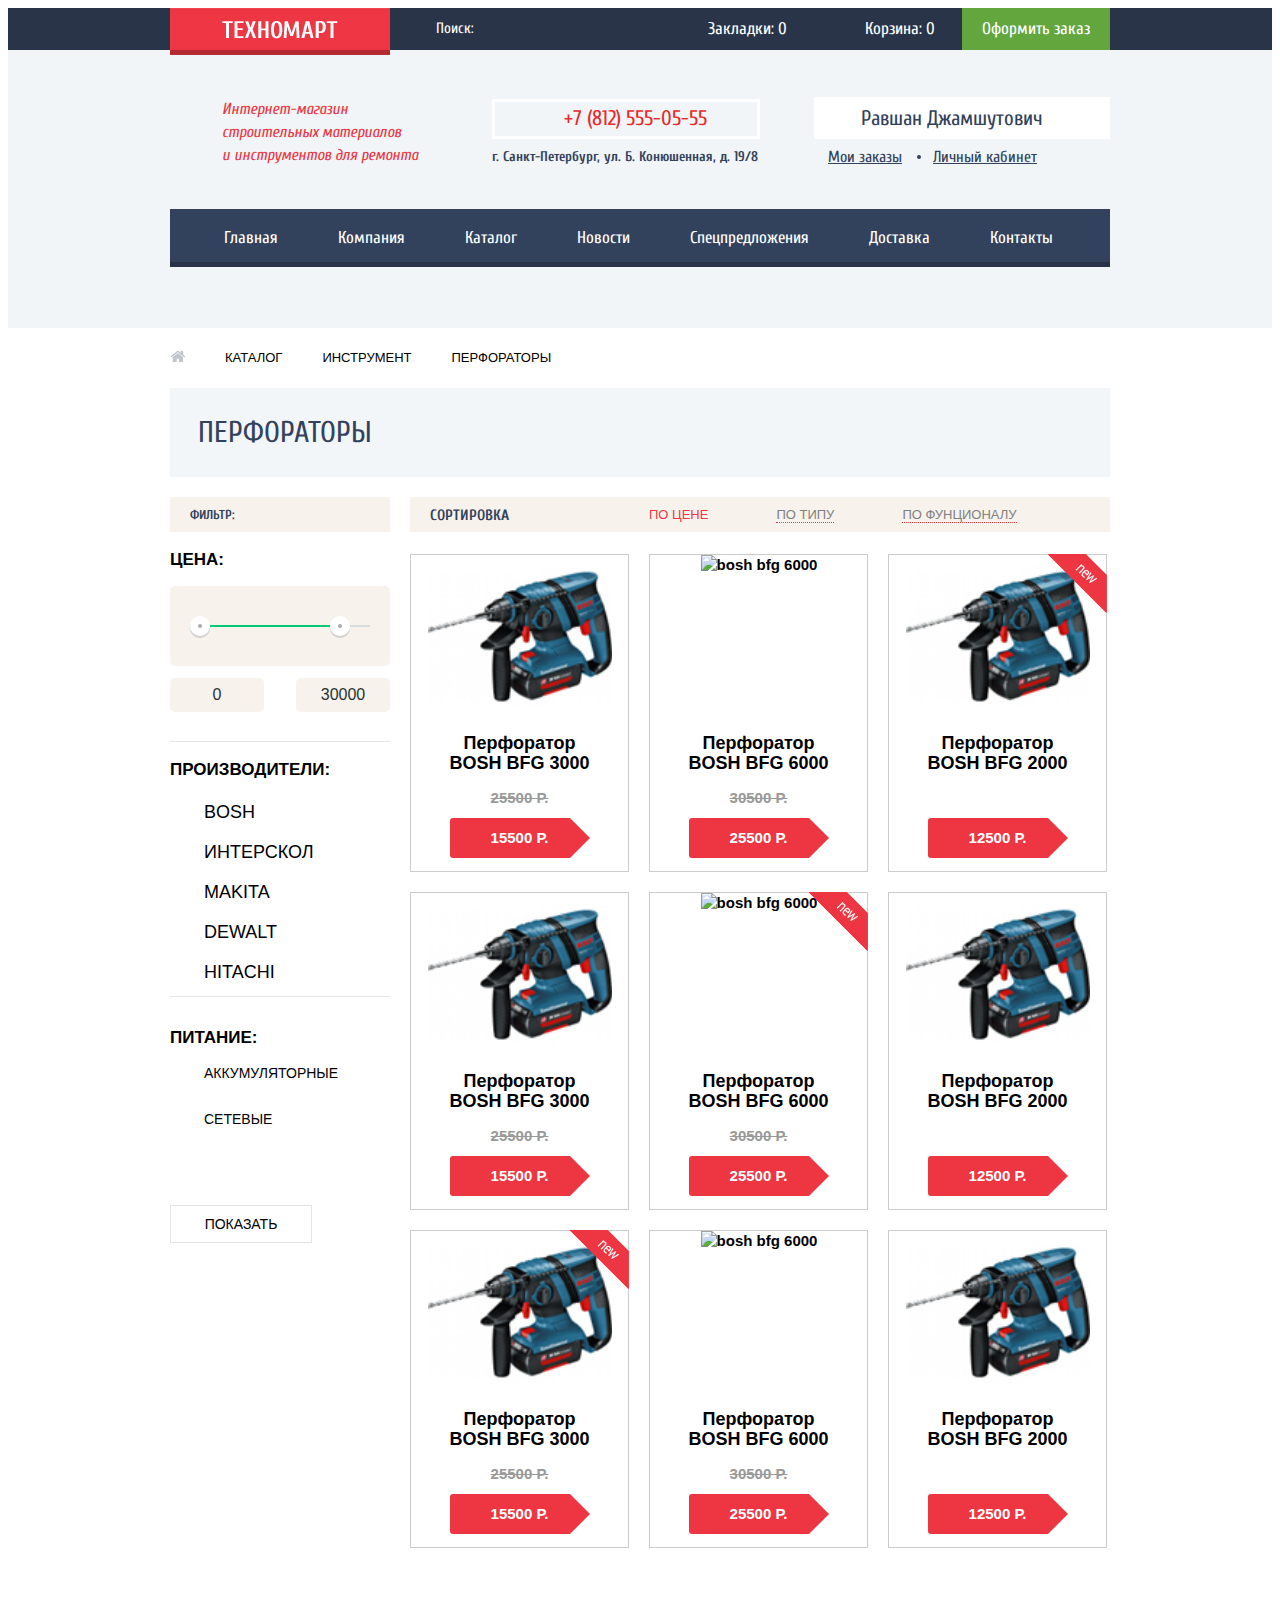
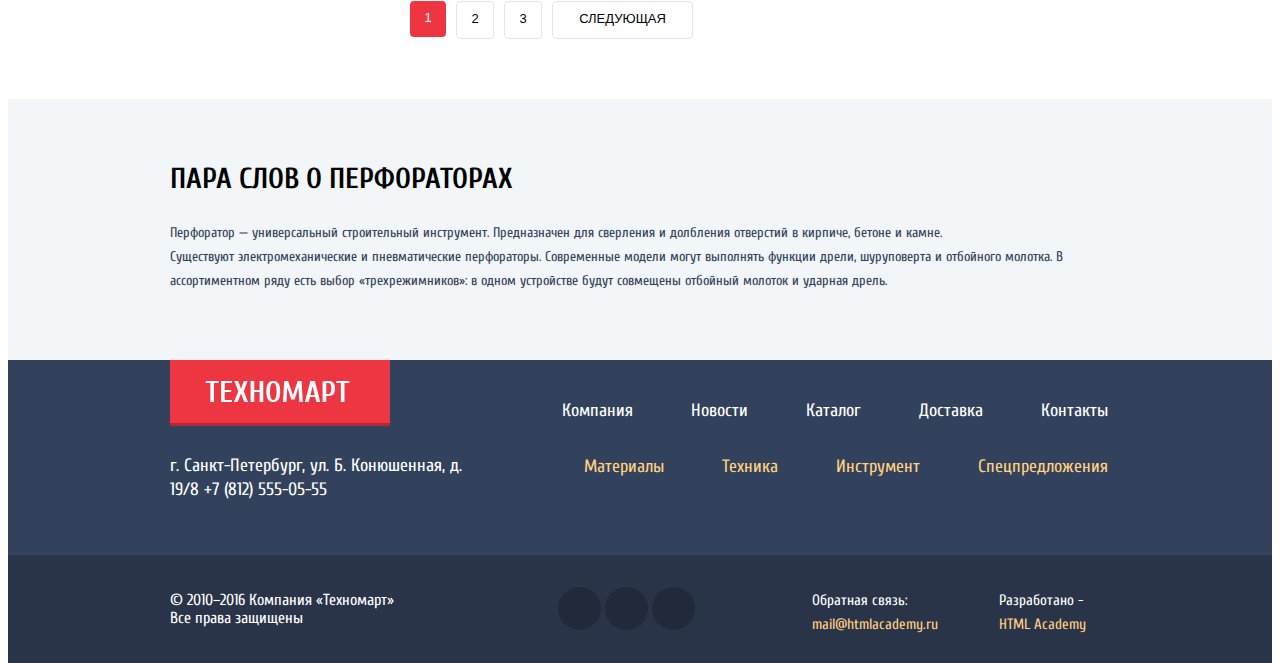
==== commit 4ba416ae: "исправил ошибки" ====
--- a/catalog.html
+++ b/catalog.html
@@ -3,7 +3,7 @@
 	<head>
 		<meta charset="utf-8">
 		<title>HTML Academy: Техномарт</title>
-		<link rel="stylesheet" href="css/normalize.css">
+		<link href="css/normalize.css" rel="stylesheet">
 		<link href="css/style.css" rel="stylesheet">
 		<link href='https://fonts.googleapis.com/css?family=Cuprum:400,700italic,400italic,700&subset=latin,cyrillic' rel='stylesheet' type='text/css'>
     </head>
@@ -13,7 +13,7 @@
 		<header class="main_container">
 			<div class="header_line_1">
 				<div class="container clearfix">
-					<a class="logo_head" href="#"></a>
+					<a class="logo_head" href="index.html"></a>
 					<form class="search">
 						<input class="icon_search main_search" type="search" placeholder="Поиск:">
 					</form>			
@@ -46,7 +46,7 @@
 			</div>
 			<nav class="main_navigation container">
 				<ul>
-					<li><a href="#">Главная</a></li>
+					<li><a href="index.html">Главная</a></li>
 					<li><a href="#">Компания</a></li>
 					<li><a href="#">Каталог</a></li>
 					<li><a href="#">Новости</a></li>
@@ -61,7 +61,7 @@
 		<main>
 			<div class="container">
 				<ul class="breadcrumbs">
-					<li><a href="#"><img src="img/.icon-home.png" alt="home"></a></li>
+					<li><a href="index.html"><img src="img/.icon-home.png" width="15" height="12"  alt="home"></a></li>
 					<li><a href="#">каталог</a></li>
 					<li><a href="#">инструмент</a></li>
 					<li><a href="#">перфораторы</a></li>
@@ -125,11 +125,11 @@
 						<form action="form.php" method="GET">
 							<div class="supply">
 								<div class="radio_check">
-									<input id="akum" type="checkbox">
+									<input id="akum" type="radio" name="radio" value="akum">
 									<label for="akum">аккумуляторные</label>
 								</div>
 								<div class="radio_check">
-									<input id="net" type="checkbox">
+									<input id="net" type="radio" name="radio" value="akum">
 									<label for="net">сетевые</label>
 								</div>	
 								<div>
@@ -155,11 +155,11 @@
 					<div class="cotalog_item clearfix">
 						<div class="item">
 							<div class="actions">
-								<a href="#" class="buy">Купить</a>
-								<a href="#" class="bookmark">В закладки</a>
-							</div>
-							<div class="item_image">
-								<img src="img/item1.jpg" alt="bosh bfg 3000">
+								<a href="#" class="buy btn_buy_popup">Купить</a>
+								<a href="#" class="bookmark">В закладки</a>
+							</div>
+							<div class="item_image">
+								<img src="img/item1.jpg" width="184" height="164" alt="bosh bfg 3000">
 							</div>	
 							<h1 class="title">Перфоратор BOSH BFG 3000</h1>
 							<div class="discount">25500 Р.</div>
@@ -168,11 +168,11 @@
 						</div>
 						<div class="item">
 							<div class="actions">
-								<a href="#" class="buy">Купить</a>
-								<a href="#" class="bookmark">В закладки</a>
-							</div>
-							<div class="item_image">
-								<img src="img/item2.jpg" alt="bosh bfg 6000">
+								<a href="#" class="buy btn_buy_popup">Купить</a>
+								<a href="#" class="bookmark">В закладки</a>
+							</div>
+							<div class="item_image">
+								<img src="img/item2.jpg" width="184" height="164" alt="bosh bfg 6000">
 							</div>	
 							<h1 class="title">Перфоратор BOSH BFG 6000</h1>
 							<div class="discount">30500 Р.</div>
@@ -181,11 +181,11 @@
 						</div>
 						<div class="item new_mark">
 							<div class="actions">
-								<a href="#" class="buy">Купить</a>
-								<a href="#" class="bookmark">В закладки</a>
-							</div>
-							<div class="item_image">
-								<img src="img/item1.jpg" alt="bosh bfg 2000">
+								<a href="#" class="buy btn_buy_popup">Купить</a>
+								<a href="#" class="bookmark">В закладки</a>
+							</div>
+							<div class="item_image">
+								<img src="img/item1.jpg" width="184" height="164" alt="bosh bfg 2000">
 							</div>	
 							<h1 class="title">Перфоратор BOSH BFG 2000</h1>
 							<div class="discount"></div>
@@ -194,50 +194,50 @@
 						</div>
 						<div class="item">
 							<div class="actions">
-								<a href="#" class="buy">Купить</a>
-								<a href="#" class="bookmark">В закладки</a>
-							</div>
-							<div class="item_image">
-								<img src="img/item1.jpg" alt="bosh bfg 3000">
+								<a href="#" class="buy btn_buy_popup">Купить</a>
+								<a href="#" class="bookmark">В закладки</a>
+							</div>
+							<div class="item_image">
+								<img src="img/item1.jpg" width="184" height="164" alt="bosh bfg 3000">
 							</div>	
 							<h1 class="title">Перфоратор BOSH BFG 3000</h1>
 							<div class="discount">25500 Р.</div>
 							<div class="btn_buy">15500 Р.
 							</div>
 						</div>
-						<div class="item">
-							<div class="actions">
-								<a href="#" class="buy">Купить</a>
-								<a href="#" class="bookmark">В закладки</a>
-							</div>
-							<div class="item_image">
-								<img src="img/item2.jpg" alt="bosh bfg 6000">
+						<div class="item new_mark">
+							<div class="actions">
+								<a href="#" class="buy btn_buy_popup">Купить</a>
+								<a href="#" class="bookmark">В закладки</a>
+							</div>
+							<div class="item_image">
+								<img src="img/item2.jpg" width="184" height="164" alt="bosh bfg 6000">
 							</div>	
 							<h1 class="title">Перфоратор BOSH BFG 6000</h1>
 							<div class="discount">30500 Р.</div>
 							<div class="btn_buy">25500 Р.
 							</div>
 						</div>
-						<div class="item new_mark">
-							<div class="actions">
-								<a href="#" class="buy">Купить</a>
-								<a href="#" class="bookmark">В закладки</a>
-							</div>
-							<div class="item_image">
-								<img src="img/item1.jpg" alt="bosh bfg 2000">
+						<div class="item">
+							<div class="actions">
+								<a href="#" class="buy btn_buy_popup">Купить</a>
+								<a href="#" class="bookmark">В закладки</a>
+							</div>
+							<div class="item_image">
+								<img src="img/item1.jpg" width="184" height="164" alt="bosh bfg 2000">
 							</div>	
 							<h1 class="title">Перфоратор BOSH BFG 2000</h1>
 							<div class="discount"></div>
 							<div class="btn_buy">12500 Р.
 							</div>
 						</div>
-						<div class="item">
-							<div class="actions">
-								<a href="#" class="buy">Купить</a>
-								<a href="#" class="bookmark">В закладки</a>
-							</div>
-							<div class="item_image">
-								<img src="img/item1.jpg" alt="bosh bfg 3000">
+						<div class="item  new_mark">
+							<div class="actions">
+								<a href="#" class="buy btn_buy_popup">Купить</a>
+								<a href="#" class="bookmark">В закладки</a>
+							</div>
+							<div class="item_image">
+								<img src="img/item1.jpg" width="184" height="164" alt="bosh bfg 3000">
 							</div>	
 							<h1 class="title">Перфоратор BOSH BFG 3000</h1>
 							<div class="discount">25500 Р.</div>
@@ -246,31 +246,30 @@
 						</div>
 						<div class="item">
 							<div class="actions">
-								<a href="#" class="buy">Купить</a>
-								<a href="#" class="bookmark">В закладки</a>
-							</div>
-							<div class="item_image">
-								<img src="img/item2.jpg" alt="bosh bfg 6000">
+								<a href="#" class="buy btn_buy_popup">Купить</a>
+								<a href="#" class="bookmark">В закладки</a>
+							</div>
+							<div class="item_image">
+								<img src="img/item2.jpg" width="184" height="164" alt="bosh bfg 6000">
 							</div>	
 							<h1 class="title">Перфоратор BOSH BFG 6000</h1>
 							<div class="discount">30500 Р.</div>
 							<div class="btn_buy">25500 Р.
 							</div>
 						</div>
-						<div class="item new_mark">
-							<div class="actions">
-								<a href="#" class="buy">Купить</a>
-								<a href="#" class="bookmark">В закладки</a>
-							</div>
-							<div class="item_image">
-								<img src="img/item1.jpg" alt="bosh bfg 2000">
+						<div class="item">
+							<div class="actions">
+								<a href="#" class="buy btn_buy_popup">Купить</a>
+								<a href="#" class="bookmark">В закладки</a>
+							</div>
+							<div class="item_image">
+								<img src="img/item1.jpg" width="184" height="164" alt="bosh bfg 2000">
 							</div>	
 							<h1 class="title">Перфоратор BOSH BFG 2000</h1>
 							<div class="discount"></div>
 							<div class="btn_buy">12500 Р.
 							</div>
-						</div>
-						
+						</div>							
 					</div>
 					<div class="index_content_navigation_2">
 						<ul class="btn_page">
@@ -295,7 +294,7 @@
 			<div class="footer_upper footer_upper_cotalog">
 				<div class="container clearfix">
 					<div class="contacts">
-						<a class="logo" href="/"></a>
+						<a class="logo" href="index.html"></a>
 					</div>
 					<div class="footer_menu_up">
 						<ul class="site_menu">
@@ -362,5 +361,19 @@
 				<input type="submit" value="продолжить покупки">
 			</div>
 		</div>
+		<script>
+			var link = document.querySelector(".btn_buy_popup"); 
+			var popup = document.querySelector(".modul_catalog");
+			var close = popup.querySelector(".modul_close");
+			
+			link.addEventListener("click", function(event) {
+			event.preventDefault();
+			popup.classList.add("modul_close_show");
+			});
+			close.addEventListener("click", function(event){
+			event.preventDefault();
+			popup.classList.remove("modul_close_show");
+			});
+		</script>
 	</body>	
-	+</html>	--- a/css/style.css
+++ b/css/style.css
@@ -88,6 +88,7 @@
 	margin: 0;
 	padding: 0;
 	font-size: 0;
+	vertical-align: top;
 }
 
 .users_panel li {
@@ -286,6 +287,7 @@
 }
 .users_menu li {
 	display: inline-block;
+	vertical-align: top;
 	font-size: 16px;
 	line-height: 18px;
 }
@@ -316,6 +318,7 @@
 }
 .users_block a {
 	display: inline-block;
+	vertical-align: top;
 	padding: 12px 22px;
 	background-color: white;
 	text-decoration: none;
@@ -619,7 +622,6 @@
   background: #ee3643;
 }
 .slides .btn_slider {
-	padding: 13px 46px 7px 50px;
 	margin-top: 119px;
 	position: absolute;
 	left: 3px;
@@ -674,7 +676,7 @@
 	color: #32425c;
 	float: left;
 }
-.popular_manufac h1 {
+.popular_manufac h2 {
 	font-size: 30px;
 	line-height: 30px;
 	margin: 0;
@@ -697,10 +699,7 @@
 	margin-right: 0;
 }
 .cotalog_item .item {
-	margin-bottom: 20px;
-}
-.cotalog_item {
-	margin-bottom: 32px;
+	
 }
 .item {
 	width: 217px;
@@ -710,10 +709,11 @@
 	margin-right: 20px;
 	font-weight: 600;
     text-align: center;
-	font-family: 'PT Sans', 'Arial', sans-serif;
+	font-family: 'PT Sans', Arial, sans-serif;
 	color: black;
 	line-height: 20px;
 	border: 1px solid #ccc;
+	margin-bottom: 20px;
 }
 .item:hover {
 	box-shadow: 0 0 25px 10px rgba(0,0,0,0.2);
@@ -722,7 +722,7 @@
 	position: absolute;
 	top: 0;
 	left: 0;
-	width: 218px;
+	width: 216px;
 	height: 88px;
 	padding: 40px 0;
 	background-color: white;
@@ -733,7 +733,7 @@
     width: 135px;
     margin: 0 auto 7px;
     padding: 10px 0;
-    font-family: 'Cuprum', 'Arial', sans-serif;
+    font-family: 'Cuprum', Arial, sans-serif;
     font-size: 14px;
     text-decoration: none;
     text-transform: uppercase;
@@ -941,123 +941,123 @@
 }
 
 .switcher{
-  display: block;
-  margin: 68px 0 0 0;
+    display: block;
+    margin: 68px 0 0 0;
 }
 
 .switcher input{
-  display: none;
+    display: none;
 }
 
 ul.switcher_bar{
-  position: relative;
-  box-sizing: border-box;
-  display: block;
-  float: left;
-  width: 240px;
-
-  list-style: none;
-  margin: 0 76px 0 0;
-  padding: 0;
+    position: relative;
+    box-sizing: border-box;
+    display: block;
+    float: left;
+    width: 240px;
+
+    list-style: none;
+    margin: 0 76px 0 0;
+    padding: 0;
 }
 
 .switcher_bar:after{
-  position: absolute;
-  content: '';
-
-  width: 10px;
-  height: 272px;
-  top: -40px;
-  left: 230px;
-
-  background-image: url('../img/switcher-shadow.png');
-  background-repeat: no-repeat;
-  background-position: 0 0;
+    position: absolute;
+    content: '';
+
+    width: 10px;
+    height: 272px;
+    top: -40px;
+    left: 230px;
+
+    background-image: url('../img/switcher-shadow.png');
+    background-repeat: no-repeat;
+    background-position: 0 0;
 }
 
 ul.switcher_bar li label{
-  display: block;
-  box-sizing: border-box;
-  height: 61px;
-
-  border-top: 1px solid #405069;
-  border-bottom: 1px solid #293449;
-  background: #32425c;
+    display: block;
+    box-sizing: border-box;
+    height: 61px;
+
+    border-top: 1px solid #405069;
+    border-bottom: 1px solid #293449;
+    background: #32425c;
 }
 
 .switcher_bar li label:hover{
-  background: #293449;
+    background: #293449;
 }
 
 .switcher_bar label{
-  box-sizing: border-box;
-  display: block;
-
-  padding: 0 0 0 22px;
-
-  font-family: Cuprum, Arial, sans-serif;
-  font-weight: bold;
-  font-size: 21px;
-  line-height: 61px;
-  text-decoration: none;
-  color: #fff;
+    box-sizing: border-box;
+    display: block;
+
+    padding: 0 0 0 22px;
+
+    font-family: 'Cuprum', Arial, sans-serif;
+    font-weight: bold;
+    font-size: 21px;
+    line-height: 61px;
+    text-decoration: none;
+    color: #fff;
 }
 
 ul.switcher_bar li.switcher_active{
-  box-sizing: border-box;
-  height: 61px;
-  background: #fff;
-  border: none;
+    box-sizing: border-box;
+    height: 61px;
+    background: #fff;
+    border: none;
 }
 
 .switcher_active .switcher_position{
-  color: #32425c;
+    color: #32425c;
 }
 
 .sw_slides{
-  position: relative;
-  display: none;
-  float: right;
-  margin-right: 0;
-  max-width: 620px;
-  min-height: 280px;
+    position: relative;
+    display: none;
+    float: right;
+    margin-right: 0;
+    max-width: 620px;
+    min-height: 280px;
 }
 
 .sw_title{
-  margin: 0;
-  margin-bottom: 26px;
-
-  font-family: Cuprum, Arial, sans-serif;
-  font-weight: normal;
-  font-size: 36px;
-  line-height: 36px;
-  text-transform: uppercase;
-  color: #32425c;
+    margin: 0;
+    margin-bottom: 26px;
+
+    font-family: 'Cuprum', Arial, sans-serif;
+    font-weight: normal;
+    font-size: 36px;
+    line-height: 36px;
+    text-transform: uppercase;
+    color: #32425c;
 }
 
 .sw_text{
-  padding-right: 320px; 
-  font-family: PT Sans, Arial, sans-serif;
-  font-size: 13px;
-  line-height: 24px;
+    padding-right: 320px; 
+    font-family: 'PT Sans', Arial, sans-serif;
+    font-size: 13px;
+    line-height: 24px;
 }
 
 .sw_slide1{
-  background-image: url('../img/car.png');
-  background-repeat: no-repeat;
-  background-position: 100% 125%;
+    background-image: url('../img/car.png');
+    background-repeat: no-repeat;
+    background-position: 100% 125%;
 }
 
 .sw_slide2{
-  background-image: url('../img/warranty.png');
-  background-repeat: no-repeat;
-  background-position: 94% -6%;
+    background-image: url('../img/warranty.png');
+    background-repeat: no-repeat;
+    background-position: 94% -6%;
 }
 
 .sw_slide3{
-  background-image: url('../img/credit.png');
-  background-repeat: no-repeat;
-  background-position: 94% -6%;
+    background-image: url('../img/credit.png');
+    background-repeat: no-repeat;
+    background-position: 94% -6%;
 }
 
 
@@ -1065,52 +1065,52 @@
 #switch1:checked ~ .switcher_bar li:nth-child(1) label,
 #switch2:checked ~ .switcher_bar li:nth-child(2) label,
 #switch3:checked ~ .switcher_bar li:nth-child(3) label{
-  box-sizing: border-box;
-  height: 61px;
-  background: #fff;
-  border: none;
-  color: #32425c;
+    box-sizing: border-box;
+    height: 61px;
+    background: #fff;
+    border: none;
+    color: #32425c;
 }
 
 #switch1:checked ~ .sw_slide1,
 #switch2:checked ~ .sw_slide2,
 #switch3:checked ~ .sw_slide3{
-  display: block;
+    display: block;
 }
 
 .company_info{
-  margin: 0 0 83px 0;
+    margin: 0 0 83px 0;
 }
 
 h2.main_title{
-  font-family: Cuprum, Arial, sans-serif;
-  font-weight: normal;
-  font-size: 30px;
-  line-height: 30px;
-  text-transform: uppercase;
-  color: #000;
-
-  padding: 0;
-  margin: 86px 0 0 0;
+    font-family: 'Cuprum', 'Arial', sans-serif;
+    font-weight: normal;
+    font-size: 30px;
+    line-height: 30px;
+    text-transform: uppercase;
+    color: #000;
+
+    padding: 0;
+    margin: 86px 0 0 0;
 }
 
 ul.company_list{
-  list-style-image: url('../img/list-marker.png');
-  margin: 21px 0 34px -5px;
+    list-style-image: url('../img/list-marker.png');
+    margin: 21px 0 34px -5px;
 }
 
 ul.company_list li{
-  font-family: Cuprum, Arial, sans-serif;
-  font-weight: normal;
-  font-size: 18px;
-  line-height: 20px;
-  margin-top: 20px;
-  margin-left: 0;
-  padding: 0 0 0 0;
+    font-family: 'Cuprum', Arial, sans-serif;
+    font-weight: normal;
+    font-size: 18px;
+    line-height: 20px;
+    margin-top: 20px;
+    margin-left: 0;
+    padding: 0 0 0 0;
 }
 
 ul.company_list li:first-child{
-  margin-top: 0;
+    margin-top: 0;
 }
 .about_left {
 	width: 529px;
@@ -1142,7 +1142,7 @@
 	float: right;
 }
 .map {
-  margin-top: 15px;
+    margin-top: 15px;
 }
 .about_right .btn {
 	float: right;
@@ -1195,6 +1195,7 @@
 
 .btn_page li a {
 	display: inline-block;
+	vertical-align: top;
 	text-decoration: none;
 	text-transform: uppercase;
 	color: black;
@@ -1229,25 +1230,25 @@
 	line-height: 24px;
 	margin-bottom: 67px;
 }
-h1.content_title{
-  font-family: Cuprum, Arial, sans-serif;
-  font-weight: normal;
-  text-transform: uppercase;
-  font-size: 30px;
-  line-height: 30px;
-  color: #000;
-
-  margin-top: 70px;
-  margin-left:0;
-  margin-bottom: 24px;
-}
+.content_title h2{
+    font-family: 'Cuprum', Arial, sans-serif;
+    font-weight: normal;
+    text-transform: uppercase;
+    font-size: 30px;
+    line-height: 30px;
+    color: #000;
+
+    margin-top: 70px;
+    margin-left:0;
+    margin-bottom: 24px;
+} 
 p.main_text{
-  font-family: PT Sans, Arial, sans-serif;
-  font-style: normal;
-  font-size: 13px;
-  line-height: 24px;
-
-  margin: 25px 0 0 0;
+    font-family: 'PT Sans', Arial, sans-serif;
+    font-style: normal;
+    font-size: 13px;
+    line-height: 24px;
+
+    margin: 25px 0 0 0;
 }
 /* footer*/
 
@@ -1273,7 +1274,7 @@
 .logo {
 	display: block;
 	width: 220px;
-	height: 68px;
+	height: 66px;
 	background: url(../img/footer_logo.png);
 }
 .footer_menu_up,
@@ -1382,6 +1383,7 @@
 }
 .social_btn {
 	display: inline-block;
+	vertical-align: top;
     width: 43px;
     height: 43px;
     margin: -4px 0px;
@@ -1594,7 +1596,7 @@
     margin-top: -9px;
 }
 .max-price {
-  text-align: right;
+    text-align: right;
 }
 .index_content_navigation {
 	width: 700px;
@@ -1642,7 +1644,7 @@
 	font-size: 17px;
 	line-height: 30px;
 	text-transform: uppercase;
-	font-family: 'PT Sans', 'Arial', sans-serif;
+	font-family: 'PT Sans', Arial, sans-serif;
 	font-weight: bold;
 	color: black;
 }
@@ -1656,7 +1658,7 @@
 	padding-top: 3px;
 	padding-bottom: 3px;
 }
-.radio_check input[type="checkbox"] {
+.radio_check input[type="radio"] {
 	display: none;
 }
 .radio_check label {
@@ -1672,6 +1674,7 @@
 	display: block;
 	width: 140px;
 	text-decoration: none;
+	color: black;
 	text-align: center;
 	font-family: 'PT Sans', Arial, Helvetica, sans-serif;
 	text-transform: uppercase;
@@ -1680,10 +1683,17 @@
     margin-top: 73px;
 	font-size: 14px;
 }
+.btn_show:hover {
+	border-color: #bdc6ca;
+}
+.btn_show:active {
+	border-color: #ee3643;
+}	
 .index_content_navigation {
 	float: right;
 	background: #f7f3ec;
 	margin-bottom: 22px;
+	min-height: 35px;
 }
 
 .index_content_navigation h2 {
@@ -1781,6 +1791,7 @@
 .index_content_navigation_2 {
 	width: 290px;
 	float: left;
+	margin-top: 33px;
 }
 .item_box img {
 	display: block;	
@@ -1791,21 +1802,25 @@
 .index_content_navigation li,
 .index_content_navigation_2 li {
 	display: inline-block;
+	vertical-align: top;
 }
 /* Всплывающая форма */
+
 .modul {
+	position: fixed; 
+	top: 60%; 
+	left: 68%; 
+	transform: translateX(-50%) translateY(-50%) ;
 	display: none;
-	position: absolute;
 	background: white;
-	bottom: -2445px;
-    left: 50%;
-
     margin: -141px 0 0 -310px;
 	border-top: 5px solid #ee3643;
     width: 620px;
     height: 426px;
 	box-shadow: 0 20px 40px 0 rgba(41, 52, 73, 0.75);
-}
+	z-index: 100;
+}
+
 .modul .modul_close {
 	position: absolute;
 	top: 11px;
@@ -1940,17 +1955,21 @@
     border-radius: 1px;
 }
 .modul_catalog {
+	position: fixed; 
+	top: 60%; 
+	left: 68%; 
+	transform: translateX(-50%) translateY(-50%) ;
 	border-top: 5px solid #ee3643;
 	display: none;
-	position: absolute;
 	background: white;
-	top: 113%;
-    left: 50%;
     margin: -141px 0 0 -310px;
     width: 620px;
     height: 278px;
 	box-shadow: 0 20px 40px 0 rgba(41, 52, 73, 0.75);
 	background: white url(../img/cart_succesfully.png) no-repeat 14% 24%;
+}
+.modul_close_show {
+	display: block;
 }
 .modul_catalog h2 {
 	font-size: 30px;
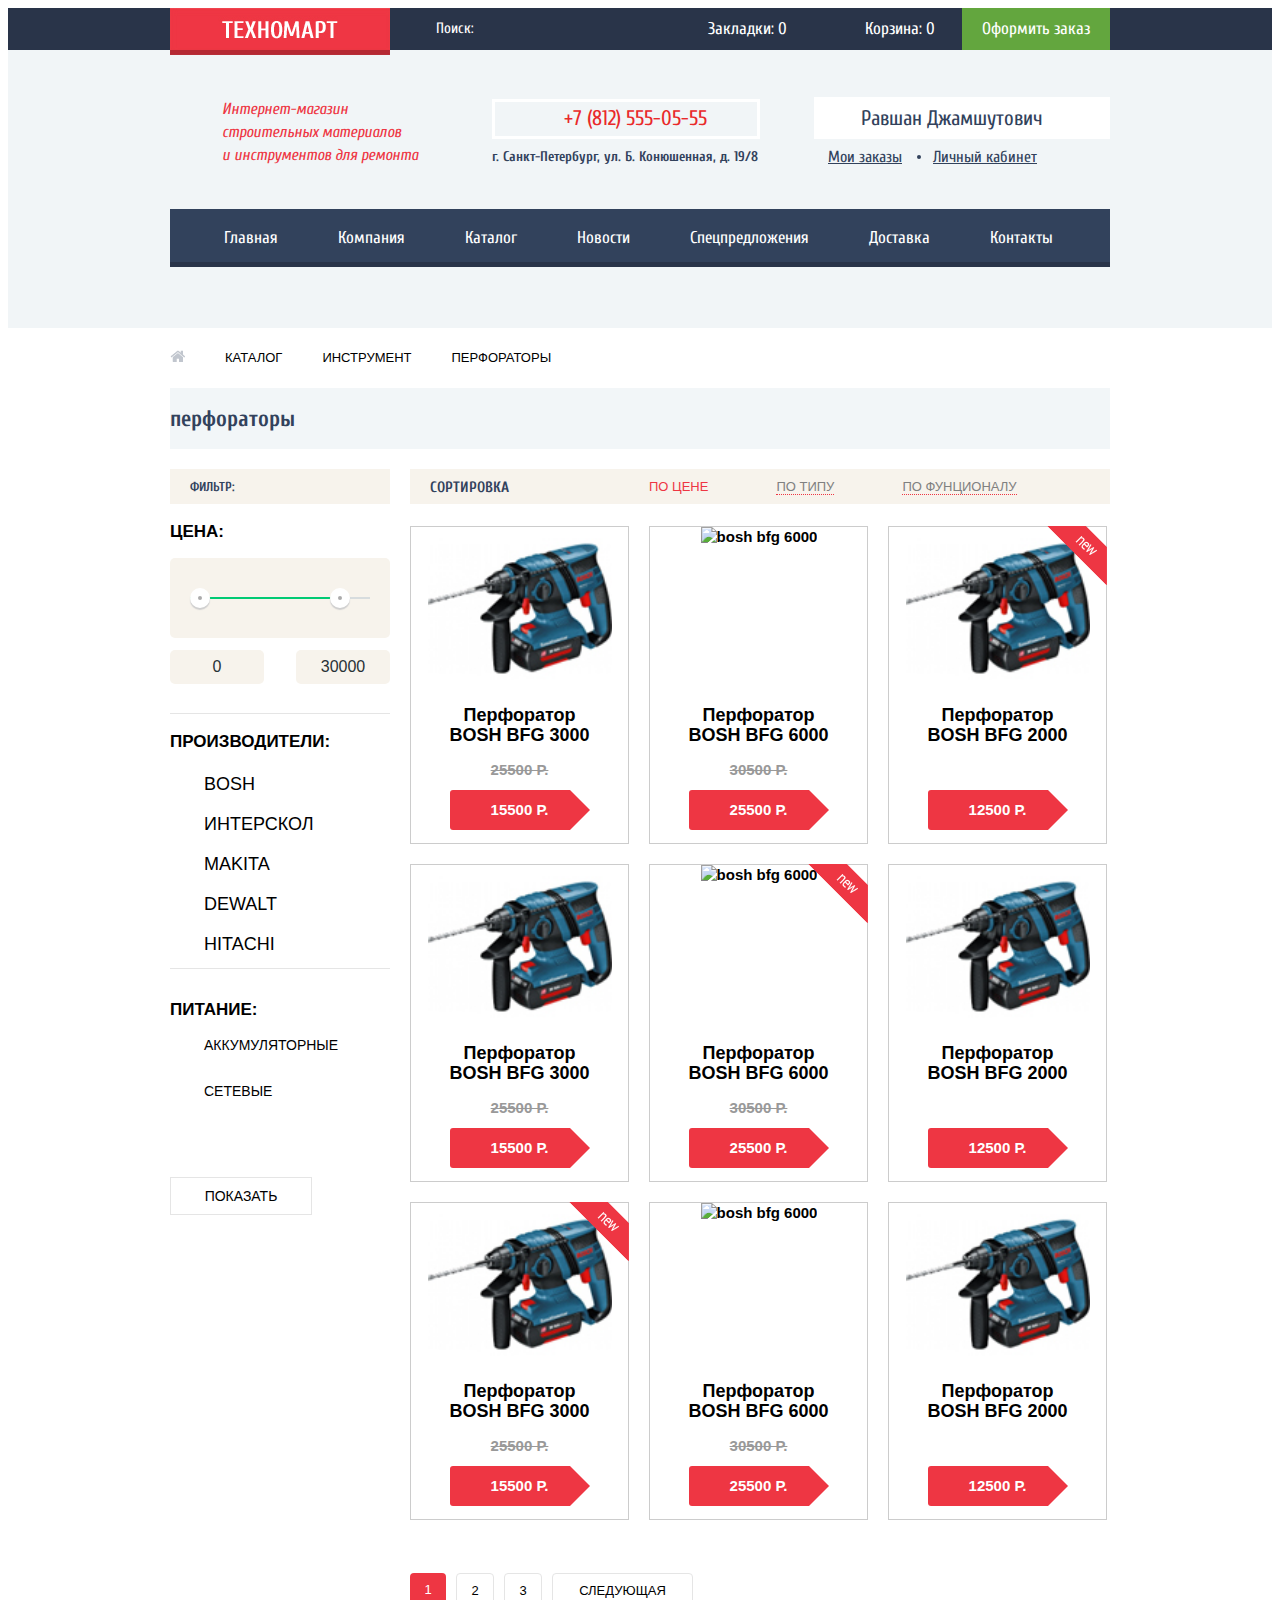
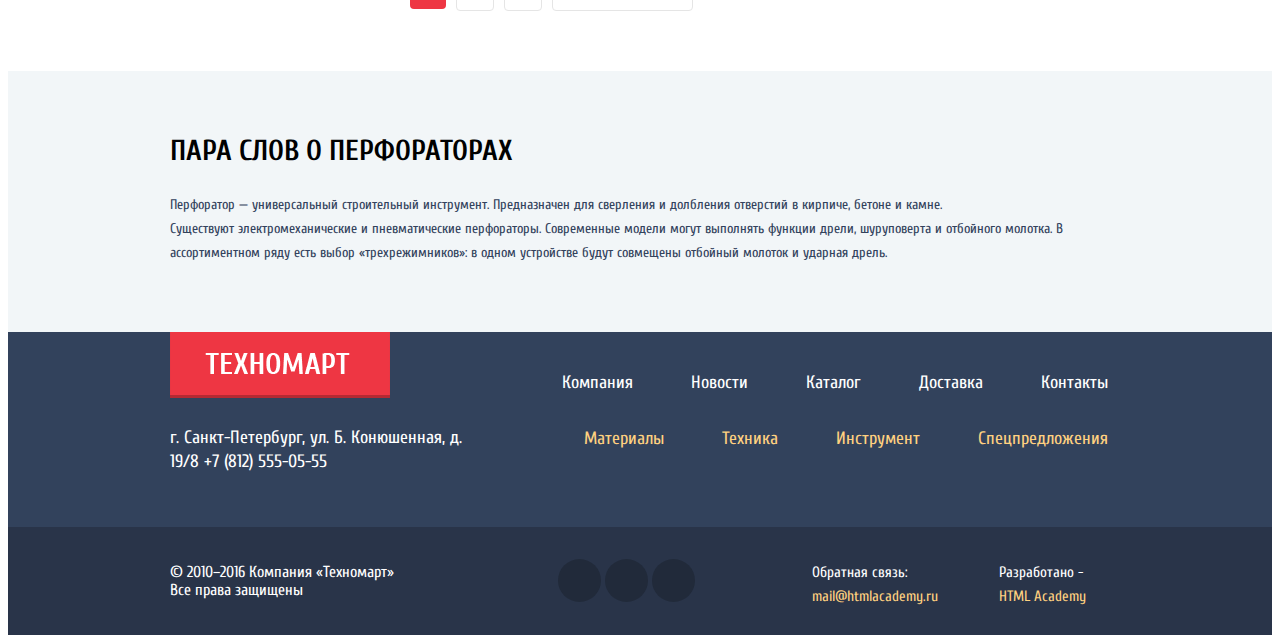
==== commit 98d9fbf4: "исправил заголовки" ====
--- a/catalog.html
+++ b/catalog.html
@@ -67,7 +67,7 @@
 					<li><a href="#">перфораторы</a></li>
 				</ul>
 				<div class="section_title">
-					<h1>перфораторы</h1>
+					<h2>перфораторы</h2>
 				</div>
 				<div class="index_content_left">
 					<div class="filters_title">
@@ -161,7 +161,7 @@
 							<div class="item_image">
 								<img src="img/item1.jpg" width="184" height="164" alt="bosh bfg 3000">
 							</div>	
-							<h1 class="title">Перфоратор BOSH BFG 3000</h1>
+							<h2 class="title">Перфоратор BOSH BFG 3000</h2>
 							<div class="discount">25500 Р.</div>
 							<div class="btn_buy">15500 Р.
 							</div>
@@ -174,7 +174,7 @@
 							<div class="item_image">
 								<img src="img/item2.jpg" width="184" height="164" alt="bosh bfg 6000">
 							</div>	
-							<h1 class="title">Перфоратор BOSH BFG 6000</h1>
+							<h2 class="title">Перфоратор BOSH BFG 6000</h2>
 							<div class="discount">30500 Р.</div>
 							<div class="btn_buy">25500 Р.
 							</div>
@@ -187,7 +187,7 @@
 							<div class="item_image">
 								<img src="img/item1.jpg" width="184" height="164" alt="bosh bfg 2000">
 							</div>	
-							<h1 class="title">Перфоратор BOSH BFG 2000</h1>
+							<h2 class="title">Перфоратор BOSH BFG 2000</h2>
 							<div class="discount"></div>
 							<div class="btn_buy">12500 Р.
 							</div>
@@ -200,7 +200,7 @@
 							<div class="item_image">
 								<img src="img/item1.jpg" width="184" height="164" alt="bosh bfg 3000">
 							</div>	
-							<h1 class="title">Перфоратор BOSH BFG 3000</h1>
+							<h2 class="title">Перфоратор BOSH BFG 3000</h2>
 							<div class="discount">25500 Р.</div>
 							<div class="btn_buy">15500 Р.
 							</div>
@@ -213,7 +213,7 @@
 							<div class="item_image">
 								<img src="img/item2.jpg" width="184" height="164" alt="bosh bfg 6000">
 							</div>	
-							<h1 class="title">Перфоратор BOSH BFG 6000</h1>
+							<h2 class="title">Перфоратор BOSH BFG 6000</h2>
 							<div class="discount">30500 Р.</div>
 							<div class="btn_buy">25500 Р.
 							</div>
@@ -226,7 +226,7 @@
 							<div class="item_image">
 								<img src="img/item1.jpg" width="184" height="164" alt="bosh bfg 2000">
 							</div>	
-							<h1 class="title">Перфоратор BOSH BFG 2000</h1>
+							<h2 class="title">Перфоратор BOSH BFG 2000</h2>
 							<div class="discount"></div>
 							<div class="btn_buy">12500 Р.
 							</div>
@@ -239,7 +239,7 @@
 							<div class="item_image">
 								<img src="img/item1.jpg" width="184" height="164" alt="bosh bfg 3000">
 							</div>	
-							<h1 class="title">Перфоратор BOSH BFG 3000</h1>
+							<h2 class="title">Перфоратор BOSH BFG 3000</h2>
 							<div class="discount">25500 Р.</div>
 							<div class="btn_buy">15500 Р.
 							</div>
@@ -252,7 +252,7 @@
 							<div class="item_image">
 								<img src="img/item2.jpg" width="184" height="164" alt="bosh bfg 6000">
 							</div>	
-							<h1 class="title">Перфоратор BOSH BFG 6000</h1>
+							<h2 class="title">Перфоратор BOSH BFG 6000</h2>
 							<div class="discount">30500 Р.</div>
 							<div class="btn_buy">25500 Р.
 							</div>
@@ -265,7 +265,7 @@
 							<div class="item_image">
 								<img src="img/item1.jpg" width="184" height="164" alt="bosh bfg 2000">
 							</div>	
-							<h1 class="title">Перфоратор BOSH BFG 2000</h1>
+							<h2 class="title">Перфоратор BOSH BFG 2000</h2>
 							<div class="discount"></div>
 							<div class="btn_buy">12500 Р.
 							</div>
--- a/css/style.css
+++ b/css/style.css
@@ -878,6 +878,8 @@
 	padding-bottom: 15px;
 	text-transform: uppercase;
 	font-size: 30px;
+	color: black;
+	font-weight: normal;
 }
 .deleivery {
 	margin: 0;
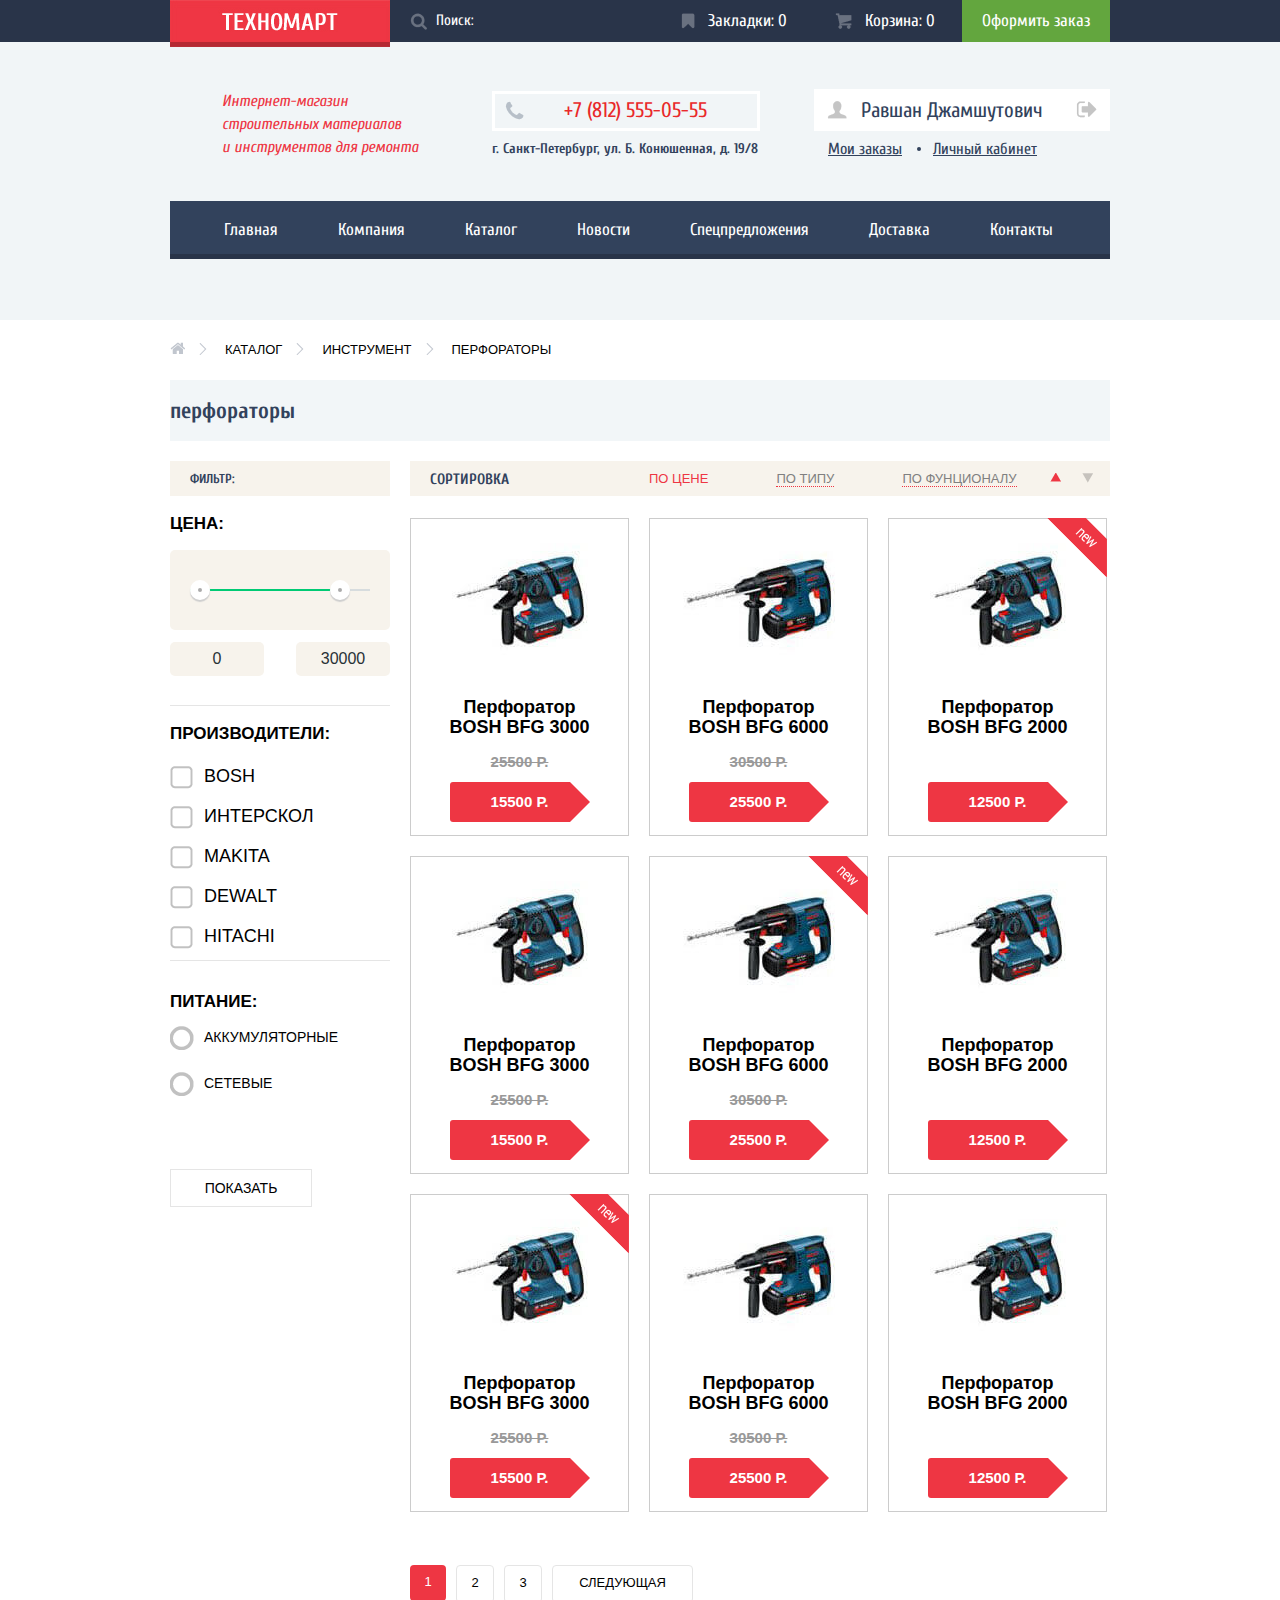
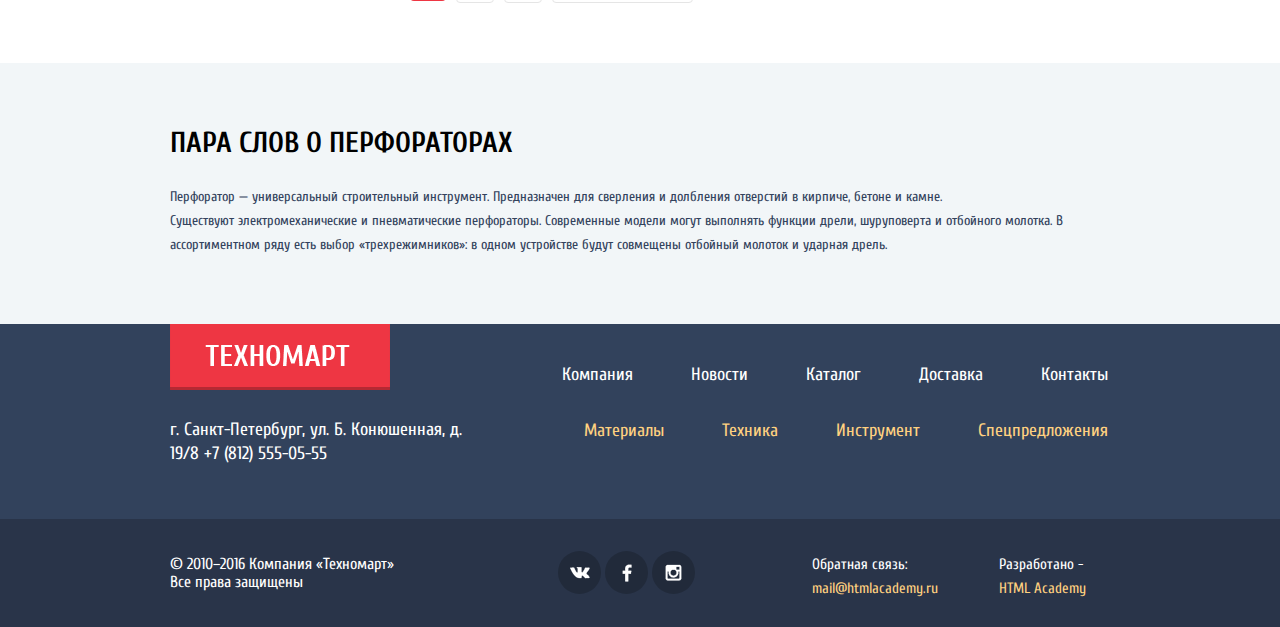
==== commit 19b63d89: "Add files via upload" ====
--- a/catalog.html
+++ b/catalog.html
@@ -1,379 +1,378 @@
-<!DOCTYPE html>
-<html lang="ru">
-	<head>
-		<meta charset="utf-8">
-		<title>HTML Academy: Техномарт</title>
-		<link href="css/normalize.css" rel="stylesheet">
-		<link href="css/style.css" rel="stylesheet">
-		<link href='https://fonts.googleapis.com/css?family=Cuprum:400,700italic,400italic,700&subset=latin,cyrillic' rel='stylesheet' type='text/css'>
-    </head>
-	<body>
-	
-	
-		<header class="main_container">
-			<div class="header_line_1">
-				<div class="container clearfix">
-					<a class="logo_head" href="index.html"></a>
-					<form class="search">
-						<input class="icon_search main_search" type="search" placeholder="Поиск:">
-					</form>			
-					<ul class="users_panel">
-						<li><a href="#">Закладки: 0</a></li>
-						<li><a href="#">Корзина: 0</a></li>
-						<li><a class="order" href="#">Оформить заказ</a></li>
-					</ul>
-				</div>
-			</div>			
-			<div class="container clearfix">
-				<div class="info_block">
-					<p>Интернет-магазин<br> 
-					строительных материалов<br>
-					и инструментов для ремонта</p>
-				</div>
-				<div class="head_contacts">
-					<div class="head_tel">
-						<span>+7 (812) 555-05-55</span>
-					</div>
-					<div class="head_signature">г. Санкт-Петербург, ул. Б. Конюшенная, д. 19/8</div>
-				</div>	
-				<div class="catalog_user_block">
-					Равшан Джамшутович
-				</div>		
-				<ul class="users_menu">
-					<li><a href="#">Мои заказы</a></li>
-					<li><a href="#">Личный кабинет</a></li>
-				</ul>	
-			</div>
-			<nav class="main_navigation container">
-				<ul>
-					<li><a href="index.html">Главная</a></li>
-					<li><a href="#">Компания</a></li>
-					<li><a href="#">Каталог</a></li>
-					<li><a href="#">Новости</a></li>
-					<li><a href="#">Спецпредложения</a></li>
-					<li><a href="#">Доставка</a></li>
-					<li><a href="#">Контакты</a></li>
-				</ul>
-			</nav>
-		</header>
-		
-		
-		<main>
-			<div class="container">
-				<ul class="breadcrumbs">
-					<li><a href="index.html"><img src="img/.icon-home.png" width="15" height="12"  alt="home"></a></li>
-					<li><a href="#">каталог</a></li>
-					<li><a href="#">инструмент</a></li>
-					<li><a href="#">перфораторы</a></li>
-				</ul>
-				<div class="section_title">
-					<h2>перфораторы</h2>
-				</div>
-				<div class="index_content_left">
-					<div class="filters_title">
-						<h3>фильтр:</h3>
-					</div>
-					<div class="price_title">цена:</div>
-					<div class="filters">
-						<form action="form.php" method="GET">
-							<div class="price">
-								<div class="range-filter">
-									<div class="range-controls">
-										<div class="scale">
-										<div class="bar"></div>
-										</div>
-									<div class="toggle toggle-min"></div>
-									<div class="toggle toggle-max"></div>	
-									</div>
-									<div class="price-controls">
-										<label class="min-price"><input name="min-price" type="text" value="0"></label>
-										<label class="max-price"><input name="max-price" type="text" value="30000"></label>
-									</div>	
-								</div>
-							</div>
-						</form>	
-						
-						<div class="price_title">производители:</div>
-						<form action="form.php" method="GET">
-							<div class="multiselect">
-								<div class="checkbox">
-									<input id="check1" type="checkbox" name="makers" value="">
-									<label class="checkbox_label" for="check1">Bosh</label>
-								</div>
-								<div class="checkbox">
-									<input id="check2" type="checkbox" name="makers" value="">
-									<label class="checkbox_label" for="check2">Интерскол</label>
-								</div>
-								<div class="checkbox">
-									<input id="check3" type="checkbox" name="makers" value="">
-									<label class="checkbox_label" for="check3">Makita</label>
-								</div>
-								<div class="checkbox">
-									<input id="check4" type="checkbox" name="makers" value="">
-									<label class="checkbox_label" for="check4">Dewalt</label>
-								</div>
-								<div class="checkbox">
-									<input id="check5" type="checkbox" name="makers" value="">
-									<label class="checkbox_label" for="check5">Hitachi</label>
-								</div>
-							</div>
-						</form>			
-				
-					
-					
-						<div class="price_title_supply">Питание:</div>
-						<form action="form.php" method="GET">
-							<div class="supply">
-								<div class="radio_check">
-									<input id="akum" type="radio" name="radio" value="akum">
-									<label for="akum">аккумуляторные</label>
-								</div>
-								<div class="radio_check">
-									<input id="net" type="radio" name="radio" value="akum">
-									<label for="net">сетевые</label>
-								</div>	
-								<div>
-									<a class="btn_show" href="#">показать</a>
-								</div>	
-							</div>	
-						</form>
-					</div>	
-				</div>
-				<div class="index_content_right">
-					<div class="index_content_navigation">
-						<h2>сортировка</h2>
-						<ul class="sorting">
-							<li><a href="#">по цене</a></li>
-							<li><a href="#">по типу</a></li>
-							<li><a href="#">по фунционалу</a></li>
-						</ul>
-						<ul class="assortment">
-							<li><a href="#"></a></li>
-							<li><a href="#"></a></li>
-						</ul>					
-					</div>	
-					<div class="cotalog_item clearfix">
-						<div class="item">
-							<div class="actions">
-								<a href="#" class="buy btn_buy_popup">Купить</a>
-								<a href="#" class="bookmark">В закладки</a>
-							</div>
-							<div class="item_image">
-								<img src="img/item1.jpg" width="184" height="164" alt="bosh bfg 3000">
-							</div>	
-							<h2 class="title">Перфоратор BOSH BFG 3000</h2>
-							<div class="discount">25500 Р.</div>
-							<div class="btn_buy">15500 Р.
-							</div>
-						</div>
-						<div class="item">
-							<div class="actions">
-								<a href="#" class="buy btn_buy_popup">Купить</a>
-								<a href="#" class="bookmark">В закладки</a>
-							</div>
-							<div class="item_image">
-								<img src="img/item2.jpg" width="184" height="164" alt="bosh bfg 6000">
-							</div>	
-							<h2 class="title">Перфоратор BOSH BFG 6000</h2>
-							<div class="discount">30500 Р.</div>
-							<div class="btn_buy">25500 Р.
-							</div>
-						</div>
-						<div class="item new_mark">
-							<div class="actions">
-								<a href="#" class="buy btn_buy_popup">Купить</a>
-								<a href="#" class="bookmark">В закладки</a>
-							</div>
-							<div class="item_image">
-								<img src="img/item1.jpg" width="184" height="164" alt="bosh bfg 2000">
-							</div>	
-							<h2 class="title">Перфоратор BOSH BFG 2000</h2>
-							<div class="discount"></div>
-							<div class="btn_buy">12500 Р.
-							</div>
-						</div>
-						<div class="item">
-							<div class="actions">
-								<a href="#" class="buy btn_buy_popup">Купить</a>
-								<a href="#" class="bookmark">В закладки</a>
-							</div>
-							<div class="item_image">
-								<img src="img/item1.jpg" width="184" height="164" alt="bosh bfg 3000">
-							</div>	
-							<h2 class="title">Перфоратор BOSH BFG 3000</h2>
-							<div class="discount">25500 Р.</div>
-							<div class="btn_buy">15500 Р.
-							</div>
-						</div>
-						<div class="item new_mark">
-							<div class="actions">
-								<a href="#" class="buy btn_buy_popup">Купить</a>
-								<a href="#" class="bookmark">В закладки</a>
-							</div>
-							<div class="item_image">
-								<img src="img/item2.jpg" width="184" height="164" alt="bosh bfg 6000">
-							</div>	
-							<h2 class="title">Перфоратор BOSH BFG 6000</h2>
-							<div class="discount">30500 Р.</div>
-							<div class="btn_buy">25500 Р.
-							</div>
-						</div>
-						<div class="item">
-							<div class="actions">
-								<a href="#" class="buy btn_buy_popup">Купить</a>
-								<a href="#" class="bookmark">В закладки</a>
-							</div>
-							<div class="item_image">
-								<img src="img/item1.jpg" width="184" height="164" alt="bosh bfg 2000">
-							</div>	
-							<h2 class="title">Перфоратор BOSH BFG 2000</h2>
-							<div class="discount"></div>
-							<div class="btn_buy">12500 Р.
-							</div>
-						</div>
-						<div class="item  new_mark">
-							<div class="actions">
-								<a href="#" class="buy btn_buy_popup">Купить</a>
-								<a href="#" class="bookmark">В закладки</a>
-							</div>
-							<div class="item_image">
-								<img src="img/item1.jpg" width="184" height="164" alt="bosh bfg 3000">
-							</div>	
-							<h2 class="title">Перфоратор BOSH BFG 3000</h2>
-							<div class="discount">25500 Р.</div>
-							<div class="btn_buy">15500 Р.
-							</div>
-						</div>
-						<div class="item">
-							<div class="actions">
-								<a href="#" class="buy btn_buy_popup">Купить</a>
-								<a href="#" class="bookmark">В закладки</a>
-							</div>
-							<div class="item_image">
-								<img src="img/item2.jpg" width="184" height="164" alt="bosh bfg 6000">
-							</div>	
-							<h2 class="title">Перфоратор BOSH BFG 6000</h2>
-							<div class="discount">30500 Р.</div>
-							<div class="btn_buy">25500 Р.
-							</div>
-						</div>
-						<div class="item">
-							<div class="actions">
-								<a href="#" class="buy btn_buy_popup">Купить</a>
-								<a href="#" class="bookmark">В закладки</a>
-							</div>
-							<div class="item_image">
-								<img src="img/item1.jpg" width="184" height="164" alt="bosh bfg 2000">
-							</div>	
-							<h2 class="title">Перфоратор BOSH BFG 2000</h2>
-							<div class="discount"></div>
-							<div class="btn_buy">12500 Р.
-							</div>
-						</div>							
-					</div>
-					<div class="index_content_navigation_2">
-						<ul class="btn_page">
-							<li class="active_page"><a href="#">1</a></li>
-							<li><a href="#">2</a></li>
-							<li><a href="#">3</a></li>
-							<li><a href="#">следующая</a></li>
-						</ul>
-					</div>
-				</div>
-			</div>	
-			<div class="about_bg">
-				<div class="about_cotalog container">
-					<h1>ПАРА СЛОВ О ПЕРФОРАТОРАХ</h1>
-					<p>Перфоратор — универсальный строительный инструмент. Предназначен для сверления и долбления отверстий в кирпиче, бетоне и камне.<br>
-					Существуют электромеханические и пневматические перфораторы. Современные модели могут выполнять функции дрели, шуруповерта и отбойного молотка. В <br>
-					ассортиментном ряду есть выбор «трехрежимников»: в одном устройстве будут совмещены отбойный молоток и ударная дрель.</p>
-				</div>
-			</div>	
-		</main>
-		<footer>
-			<div class="footer_upper footer_upper_cotalog">
-				<div class="container clearfix">
-					<div class="contacts">
-						<a class="logo" href="index.html"></a>
-					</div>
-					<div class="footer_menu_up">
-						<ul class="site_menu">
-							<li><a href="#">Компания</a>
-							</li>
-							<li><a href="#">Новости</a>
-							</li>
-							<li><a href="catalog.html">Каталог</a>
-							</li>
-							<li><a href="#shipping">Доставка</a>
-							</li>
-							<li><a href="#contacts">Контакты</a>
-							</li>
-						</ul>
-					</div>	
-					<div class="footer_menu_dw">
-						<p class="address">г. Санкт-Петербург, ул. Б. Конюшенная, д. 19/8
-						+7 (812) 555-05-55</p>
-						<ul class="shop_menu">
-							<li><a href="catalog.html">Материалы</a>
-							</li>
-							<li><a href="catalog.html">Техника</a>
-							</li>
-							<li><a href="catalog.html">Инструмент</a>
-							</li>
-							<li><a href="catalog.html">Спецпредложения</a>
-							</li>
-						</ul>
-					</div>	
-				</div>
-			</div>
-
-
-			
-			<div class="footer_2 clearfix">
-				<div class="container">
-					<div class="cop">
-						<p>© 2010–2016 Компания «Техномарт»<br>
-						Все права защищены</p>
-					</div>
-					<section class="footer_social">
-						<a class="social_btn social_btn_vk" href="#"></a>
-						<a class="social_btn social_btn_fb" href="#"></a>
-						<a class="social_btn social_btn_inst" href="#"></a>
-					</section>
-					<div class="footer_contacts_mail">
-						<p>Обратная связь: <a href="#">mail@htmlacademy.ru</a></p>
-					</div>
-					<div class="footer_contacts">
-						<p>Разработано - <br><a href="https://htmlacademy.ru">HTML Academy</a></p>
-					</div>
-				</div>	
-			</div>	
-
-		
-		</footer>
-		
-		
-		<div class="modul_catalog">
-			<button class="modul_close" type="button" title="Закрыть">Закрыть</button>
-			<h2>Товар добавлен в корзину!</h2>
-			<div class="modul_cotalog_btn">
-				<input type="submit" value="оформить заказ">
-				<input type="submit" value="продолжить покупки">
-			</div>
-		</div>
-		<script>
-			var link = document.querySelector(".btn_buy_popup"); 
-			var popup = document.querySelector(".modul_catalog");
-			var close = popup.querySelector(".modul_close");
-			
-			link.addEventListener("click", function(event) {
-			event.preventDefault();
-			popup.classList.add("modul_close_show");
-			});
-			close.addEventListener("click", function(event){
-			event.preventDefault();
-			popup.classList.remove("modul_close_show");
-			});
-		</script>
-	</body>	
-</html>	+<!DOCTYPE html>
+<html lang="ru">
+	<head>
+		<meta charset="utf-8">
+		<title>HTML Academy: Техномарт</title>
+		<link href="css/normalize.css" rel="stylesheet">
+		<link href="css/style.css" rel="stylesheet">
+		<link href='https://fonts.googleapis.com/css?family=Cuprum:400,700italic,400italic,700&subset=latin,cyrillic' rel='stylesheet' type='text/css'>
+    </head>
+	<body>
+
+
+		<header class="main_container">
+			<div class="header_line_1">
+				<div class="container clearfix">
+					<a class="logo_head" href="index.html"></a>
+					<form class="search">
+						<input class="icon_search main_search" type="search" placeholder="Поиск:">
+					</form>
+					<ul class="users_panel">
+						<li><a href="#">Закладки: 0</a></li>
+						<li><a href="#">Корзина: 0</a></li>
+						<li><a class="order" href="#">Оформить заказ</a></li>
+					</ul>
+				</div>
+			</div>
+			<div class="container clearfix">
+				<div class="info_block">
+					<p>Интернет-магазин<br>
+					строительных материалов<br>
+					и инструментов для ремонта</p>
+				</div>
+				<div class="head_contacts">
+					<div class="head_tel">
+						<span>+7 (812) 555-05-55</span>
+					</div>
+					<div class="head_signature">г. Санкт-Петербург, ул. Б. Конюшенная, д. 19/8</div>
+				</div>
+				<div class="catalog_user_block">
+					Равшан Джамшутович
+				</div>
+				<ul class="users_menu">
+					<li><a href="#">Мои заказы</a></li>
+					<li><a href="#">Личный кабинет</a></li>
+				</ul>
+			</div>
+			<nav class="main_navigation container">
+				<ul>
+					<li><a href="index.html">Главная</a></li>
+					<li><a href="#">Компания</a></li>
+					<li><a href="#">Каталог</a></li>
+					<li><a href="#">Новости</a></li>
+					<li><a href="#">Спецпредложения</a></li>
+					<li><a href="#">Доставка</a></li>
+					<li><a href="#">Контакты</a></li>
+				</ul>
+			</nav>
+		</header>
+
+
+		<main>
+			<div class="container">
+				<ul class="breadcrumbs">
+					<li><a href="index.html"><img src="img/.icon-home.png" width="15" height="12"  alt="home"></a></li>
+					<li><a href="#">каталог</a></li>
+					<li><a href="#">инструмент</a></li>
+					<li><a href="#">перфораторы</a></li>
+				</ul>
+				<div class="section_title">
+					<h2>перфораторы</h2>
+				</div>
+				<div class="index_content_left">
+					<div class="filters_title">
+						<h3>фильтр:</h3>
+					</div>
+					<div class="price_title">цена:</div>
+					<div class="filters">
+						<form action="form.php" method="GET">
+							<div class="price">
+								<div class="range-filter">
+									<div class="range-controls">
+										<div class="scale">
+										<div class="bar"></div>
+										</div>
+									<div class="toggle toggle-min"></div>
+									<div class="toggle toggle-max"></div>
+									</div>
+									<div class="price-controls">
+										<label class="min-price"><input name="min-price" type="text" value="0"></label>
+										<label class="max-price"><input name="max-price" type="text" value="30000"></label>
+									</div>
+								</div>
+							</div>
+						</form>
+
+						<div class="price_title">производители:</div>
+						<form action="form.php" method="GET">
+							<div class="multiselect">
+								<div class="checkbox">
+									<input id="check1" type="checkbox" name="makers" value="">
+									<label class="checkbox_label" for="check1">Bosh</label>
+								</div>
+								<div class="checkbox">
+									<input id="check2" type="checkbox" name="makers" value="">
+									<label class="checkbox_label" for="check2">Интерскол</label>
+								</div>
+								<div class="checkbox">
+									<input id="check3" type="checkbox" name="makers" value="">
+									<label class="checkbox_label" for="check3">Makita</label>
+								</div>
+								<div class="checkbox">
+									<input id="check4" type="checkbox" name="makers" value="">
+									<label class="checkbox_label" for="check4">Dewalt</label>
+								</div>
+								<div class="checkbox">
+									<input id="check5" type="checkbox" name="makers" value="">
+									<label class="checkbox_label" for="check5">Hitachi</label>
+								</div>
+							</div>
+						</form>
+
+
+						<div class="price_title_supply">Питание:</div>
+						<form action="form.php" method="GET">
+							<div class="supply">
+								<div class="radio_check">
+									<input id="akum" type="radio" name="radio" value="akum">
+									<label for="akum">аккумуляторные</label>
+								</div>
+								<div class="radio_check">
+									<input id="net" type="radio" name="radio" value="akum">
+									<label for="net">сетевые</label>
+								</div>
+								<div>
+									<a class="btn_show" href="#">показать</a>
+								</div>
+							</div>
+						</form>
+					</div>
+				</div>
+				<div class="index_content_right">
+					<div class="index_content_navigation">
+						<h2>сортировка</h2>
+						<ul class="sorting">
+							<li><a href="#">по цене</a></li>
+							<li><a href="#">по типу</a></li>
+							<li><a href="#">по фунционалу</a></li>
+						</ul>
+						<ul class="assortment">
+							<li><a href="#"></a></li>
+							<li><a href="#"></a></li>
+						</ul>
+					</div>
+					<div class="cotalog_item clearfix">
+						<div class="item">
+							<div class="actions">
+								<a href="#" class="buy btn_buy_popup">Купить</a>
+								<a href="#" class="bookmark">В закладки</a>
+							</div>
+							<div class="item_image">
+								<img src="img/item1.jpg" width="184" height="164" alt="bosh bfg 3000">
+							</div>
+							<div class="title">Перфоратор BOSH BFG 3000</div>
+							<div class="discount">25500 Р.</div>
+							<div class="btn_buy">15500 Р.
+							</div>
+						</div>
+						<div class="item">
+							<div class="actions">
+								<a href="#" class="buy btn_buy_popup">Купить</a>
+								<a href="#" class="bookmark">В закладки</a>
+							</div>
+							<div class="item_image">
+								<img src="img/item2.jpg" width="184" height="164" alt="bosh bfg 6000">
+							</div>
+							<div class="title">Перфоратор BOSH BFG 6000</div>
+							<div class="discount">30500 Р.</div>
+							<div class="btn_buy">25500 Р.
+							</div>
+						</div>
+						<div class="item new_mark">
+							<div class="actions">
+								<a href="#" class="buy btn_buy_popup">Купить</a>
+								<a href="#" class="bookmark">В закладки</a>
+							</div>
+							<div class="item_image">
+								<img src="img/item1.jpg" width="184" height="164" alt="bosh bfg 2000">
+							</div>
+							<div class="title">Перфоратор BOSH BFG 2000</div>
+							<div class="discount"></div>
+							<div class="btn_buy">12500 Р.
+							</div>
+						</div>
+						<div class="item">
+							<div class="actions">
+								<a href="#" class="buy btn_buy_popup">Купить</a>
+								<a href="#" class="bookmark">В закладки</a>
+							</div>
+							<div class="item_image">
+								<img src="img/item1.jpg" width="184" height="164" alt="bosh bfg 3000">
+							</div>
+							<div class="title">Перфоратор BOSH BFG 3000</div>
+							<div class="discount">25500 Р.</div>
+							<div class="btn_buy">15500 Р.
+							</div>
+						</div>
+						<div class="item new_mark">
+							<div class="actions">
+								<a href="#" class="buy btn_buy_popup">Купить</a>
+								<a href="#" class="bookmark">В закладки</a>
+							</div>
+							<div class="item_image">
+								<img src="img/item2.jpg" width="184" height="164" alt="bosh bfg 6000">
+							</div>
+							<div class="title">Перфоратор BOSH BFG 6000</div>
+							<div class="discount">30500 Р.</div>
+							<div class="btn_buy">25500 Р.
+							</div>
+						</div>
+						<div class="item">
+							<div class="actions">
+								<a href="#" class="buy btn_buy_popup">Купить</a>
+								<a href="#" class="bookmark">В закладки</a>
+							</div>
+							<div class="item_image">
+								<img src="img/item1.jpg" width="184" height="164" alt="bosh bfg 2000">
+							</div>
+							<div class="title">Перфоратор BOSH BFG 2000</div>
+							<div class="discount"></div>
+							<div class="btn_buy">12500 Р.
+							</div>
+						</div>
+						<div class="item  new_mark">
+							<div class="actions">
+								<a href="#" class="buy btn_buy_popup">Купить</a>
+								<a href="#" class="bookmark">В закладки</a>
+							</div>
+							<div class="item_image">
+								<img src="img/item1.jpg" width="184" height="164" alt="bosh bfg 3000">
+							</div>
+							<div class="title">Перфоратор BOSH BFG 3000</div>
+							<div class="discount">25500 Р.</div>
+							<div class="btn_buy">15500 Р.
+							</div>
+						</div>
+						<div class="item">
+							<div class="actions">
+								<a href="#" class="buy btn_buy_popup">Купить</a>
+								<a href="#" class="bookmark">В закладки</a>
+							</div>
+							<div class="item_image">
+								<img src="img/item2.jpg" width="184" height="164" alt="bosh bfg 6000">
+							</div>
+							<div class="title">Перфоратор BOSH BFG 6000</div>
+							<div class="discount">30500 Р.</div>
+							<div class="btn_buy">25500 Р.
+							</div>
+						</div>
+						<div class="item">
+							<div class="actions">
+								<a href="#" class="buy btn_buy_popup">Купить</a>
+								<a href="#" class="bookmark">В закладки</a>
+							</div>
+							<div class="item_image">
+								<img src="img/item1.jpg" width="184" height="164" alt="bosh bfg 2000">
+							</div>
+							<div class="title">Перфоратор BOSH BFG 2000</div>
+							<div class="discount"></div>
+							<div class="btn_buy">12500 Р.
+							</div>
+						</div>
+					</div>
+					<div class="index_content_navigation_2">
+						<ul class="btn_page">
+							<li class="active_page"><a href="#">1</a></li>
+							<li><a href="#">2</a></li>
+							<li><a href="#">3</a></li>
+							<li><a href="#">следующая</a></li>
+						</ul>
+					</div>
+				</div>
+			</div>
+			<div class="about_bg">
+				<div class="about_cotalog container">
+					<h1>ПАРА СЛОВ О ПЕРФОРАТОРАХ</h1>
+					<p>Перфоратор — универсальный строительный инструмент. Предназначен для сверления и долбления отверстий в кирпиче, бетоне и камне.<br>
+					Существуют электромеханические и пневматические перфораторы. Современные модели могут выполнять функции дрели, шуруповерта и отбойного молотка. В <br>
+					ассортиментном ряду есть выбор «трехрежимников»: в одном устройстве будут совмещены отбойный молоток и ударная дрель.</p>
+				</div>
+			</div>
+		</main>
+		<footer>
+			<div class="footer_upper footer_upper_cotalog">
+				<div class="container clearfix">
+					<div class="contacts">
+						<a class="logo" href="index.html"></a>
+					</div>
+					<div class="footer_menu_up">
+						<ul class="site_menu">
+							<li><a href="#">Компания</a>
+							</li>
+							<li><a href="#">Новости</a>
+							</li>
+							<li><a href="catalog.html">Каталог</a>
+							</li>
+							<li><a href="#shipping">Доставка</a>
+							</li>
+							<li><a href="#contacts">Контакты</a>
+							</li>
+						</ul>
+					</div>
+					<div class="footer_menu_dw">
+						<p class="address">г. Санкт-Петербург, ул. Б. Конюшенная, д. 19/8
+						+7 (812) 555-05-55</p>
+						<ul class="shop_menu">
+							<li><a href="catalog.html">Материалы</a>
+							</li>
+							<li><a href="catalog.html">Техника</a>
+							</li>
+							<li><a href="catalog.html">Инструмент</a>
+							</li>
+							<li><a href="catalog.html">Спецпредложения</a>
+							</li>
+						</ul>
+					</div>
+				</div>
+			</div>
+
+
+
+			<div class="footer_2 clearfix">
+				<div class="container">
+					<div class="cop">
+						<p>© 2010–2016 Компания «Техномарт»<br>
+						Все права защищены</p>
+					</div>
+					<section class="footer_social">
+						<a class="social_btn social_btn_vk" href="#"></a>
+						<a class="social_btn social_btn_fb" href="#"></a>
+						<a class="social_btn social_btn_inst" href="#"></a>
+					</section>
+					<div class="footer_contacts_mail">
+						<p>Обратная связь: <a href="#">mail@htmlacademy.ru</a></p>
+					</div>
+					<div class="footer_contacts">
+						<p>Разработано - <br><a href="https://htmlacademy.ru">HTML Academy</a></p>
+					</div>
+				</div>
+			</div>
+
+
+		</footer>
+
+
+		<div class="modul_catalog">
+			<button class="modul_close" type="button" title="Закрыть">Закрыть</button>
+			<h2>Товар добавлен в корзину!</h2>
+			<div class="modul_cotalog_btn">
+				<input type="submit" value="оформить заказ">
+				<input type="submit" value="продолжить покупки">
+			</div>
+		</div>
+		<script>
+			var link = document.querySelector(".btn_buy_popup");
+			var popup = document.querySelector(".modul_catalog");
+			var close = popup.querySelector(".modul_close");
+
+			link.addEventListener("click", function(event) {
+			event.preventDefault();
+			popup.classList.add("modul_close_show");
+			});
+			close.addEventListener("click", function(event){
+			event.preventDefault();
+			popup.classList.remove("modul_close_show");
+			});
+		</script>
+	</body>
+</html>
--- a/css/style.css
+++ b/css/style.css
@@ -1,2028 +1,2097 @@
-body {
-	font-size: 15px;
-	line-height: 24px;
-	color: #32425c;
-	font-style: normal;
-	font-family: 'Cuprum', Arial, Helvetica, sans-serif;
-}
-.container {
-  width: 940px;
-  margin: 0 auto;
-  padding: 0 10px;
-}
-/* header */
-.main_container {
-	min-height: 320px;
-	background-color: #f1f5f7;
-}
-.index {
-	margin-bottom: 60px;
-}
-.header_line_1 {
-	max-height: 42px;
-	margin-bottom: 38px;
-}
-.logo_head {
-	width: 220px;
-	height: 47px;
-	float: left;
-	clear: both;
-	background: #ee3643 url(../img/head_logo.jpg) no-repeat 0 0;
-}
-.logo_head:hover {
-	background: #ee3643 url(../img/head_logo_hover.jpg) no-repeat 0 0;
-}
-.header_line_1 a:hover img:last-child {
-    display: block;
-}
-
-.search {
-	float: left;
-}
-.main_search {
-	width: 225px;
-}
-.search input[type="search"] {
-	margin: 0;
-	padding-top: 11px;
-	
-	padding-bottom: 11px;
-	padding-left: 46px;
-	color: #fff;
-	font-size: 15px;
-	line-height: 20px;
-	font-family: 'Cuprum', Arial, Helvetica, sans-serif;
-	background-color: #293449;
-	border: none;
-	
-}
-.search input[type="search"]:hover {
-	background-color: #212a3a;
-}
-.search input[type="search"]:focus {
-	border: none;
-	outline: 0;
-	background-image: url(../img/icon_search_active.png);
-	background-color: white;
-	color: black;
-}
-.icon_search {
-	background-image: url(../img/icon_search.png);
-	background-repeat: no-repeat;
-	background-position: 8% 50%;
-}
-.icon_search:hover {
-	background-image: url(../img/icon_search_hover.png);
-	background-repeat: no-repeat;
-	background-position: 8% 50%;
-}
-input::-webkit-input-placeholder { 
-	color: white; 
-}
-.icon_search:active {
-	background-image: url(../img/icon_search_active.png);
-}
-.users_panel {
-	display: inline-block;
-	float: right;
-	margin: 0;
-	padding: 0;
-	font-size: 0;
-	vertical-align: top;
-}
-
-.users_panel li {
-	line-height: 12px;
-	font-size: 17px;
-	vertical-align: top;
-	
-}
-.users_panel li a {
-	display: block;
-	color: white;
-	text-decoration: none;
-	max-height: 12px;
-}
-.users_panel li:first-child  a{
-	padding: 15px 40px 15px 43px;
-}
-.users_panel li:nth-child(2)  a{
-	padding: 15px 27px 15px 38px;
-}
-.users_panel li:nth-child(1) a {
-	background-image: url(../img/icon_bookmark.png);
-	background-repeat: no-repeat;
-	background-position: 11% 51%;
-}
-.users_panel li:nth-child(2) {
-	text-align: center;
-}
-.users_panel li:nth-child(2) a {
-	background-image: url(../img/icon_basket.png);
-	background-repeat: no-repeat;
-	background-position: 7% 49%;
-}
-.order {
-	padding: 15px 20px;
-	text-align: center;
-}
-.users_panel li:nth-child(1) a:hover {
-	background-image: url(../img/icon_bookmark_hover.png);
-	background-repeat: no-repeat;
-	background-position: 11% 51%;
-}
-.users_panel li:nth-child(2) a:hover {
-	background-image: url(../img/icon_basket_hover.png);
-	background-repeat: no-repeat;
-	background-position: 7% 49%;
-}
-.users_panel li:nth-child(1) a:active {
-	background-image: url(../img/icon_bookmark_hover.png);
-	background-repeat: no-repeat;
-	background-position: 11% 51%;
-	background-color: #161d29;
-}
-.users_panel li:nth-child(2) a:active {
-	background-image: url(../img/icon_basket_hover.png);
-	background-repeat: no-repeat;
-	background-position: 7% 49%;
-	background-color: #161d29;
-}
-.order:hover {
-	background-color: #5fbb2d;
-}
-.order:active {
-	background-color: #518534;
-}
-.order {
-	background-color: #63a63e;
-}
-
-.clearfix::after {
-  content: "";
-  display: table;
-  clear: both;
-}
-.info_block {
-	width: 233px;
-	float: left;
-	margin-right: 37px;
-	margin-left: 52px;
-	margin-top: 10px;
-	
-}
-.info_block p {
-	font-size: 16px;
-	color: #ee3643;
-	line-height: 23px;
-	font-style: italic;
-	margin: 0;	
-}
-
-.head_contacts {
-	width: 268px;
-	min-height: 68px;
-	float: left;
-	margin-top: 11px;
-}
-.head_tel {
-	min-height: 34px;
-	border: 3px solid white;
-	background-image: url(../img/icon_phone.png);
-	background-repeat: no-repeat;
-	background-position: 4% 46%;
-}
-.head_tel span {
-	color: #e9292a;
-	font-size: 21px;
-	padding-left: 69px;
-	padding-right: 20px;
-	line-height: 33px;
-}
-.head_signature {
-	color: #32425c;
-	font-size: 14px;
-	font-weight: bold;
-	margin-top: 6px;
-	text-align: left;
-}
-.users_block {
-	float: right;
-	margin-top: 6px;
-}
-.catalog_user_block {
-	position: relative;
-	float: right;
-	background-color: white;
-	padding: 12px 67px 12px 47px;
-	font-size: 21px;
-	line-height: 18px;
-	margin-top: 9px;
-}
-.catalog_user_block::after {
-	content: '';
-	position: absolute;
-	width: 20px;
-	height: 18px;
-	top: 12px;
-	left: 13px;
-	background: url(../img/icon_user.png) no-repeat 0 0;
-}
-.catalog_user_block:hover::after {
-	content: '';
-	position: absolute;
-	width: 20px;
-	height: 18px;
-	top: 12px;
-	left: 13px;
-	background: url(../img/icon_user_hover.png) no-repeat 0 0;
-}
-.catalog_user_block::before {
-	content: '';
-	position: absolute;
-	width: 21px;
-	height: 17px;
-	top: 12px;
-	right: 13px;
-	background: url(../img/icon_logout_header.png) no-repeat 0 0;
-}
-.catalog_user_block:hover::before {
-	content: '';
-	position: absolute;
-	width: 21px;
-	height: 17px;
-	top: 12px;
-	right: 13px;
-	background: url(../img/icon_logout_hover.png) no-repeat 0 0;
-}
-.catalog_user_block:active::before {
-	content: '';
-	position: absolute;
-	width: 21px;
-	height: 17px;
-	top: 12px;
-	right: 13px;
-	background: url(../img/icon_logout_active.png) no-repeat 0 0;
-}
-.catalog_user_block:active::after {
-	content: '';
-	position: absolute;
-	width: 20px;
-	height: 18px;
-	top: 12px;
-	left: 13px;
-	background: url(../img/icon_user_active.png) no-repeat 0 0;
-}
-.catalog_user_block:active {
-	color: gray;
-}
-
-.users_menu {
-	width: 300px;
-	float: right;
-	font-size: 0;
-	margin: 0;
-	padding: 0;
-	list-style: none;
-}
-.users_menu li {
-	display: inline-block;
-	vertical-align: top;
-	font-size: 16px;
-	line-height: 18px;
-}
-.users_menu a {
-	position: relative;
-	display: block;
-	color: #32425c;
-	padding: 9px 13px 0px 18px;
-}
-.users_menu a:hover {
-	color: #ee3643;
-}
-.users_menu a:active {
-	color: gray;
-}
-.users_menu a::before {
-	content: '';
-	position: absolute;
-	top: 16px;
-	left: 2px; 
-	width: 4px;
-	height: 4px;
-	border-radius: 50%;
-	background-color: #32425c;	
-}
-.users_menu li:first-child a::before {
-	display: none;
-}
-.users_block a {
-	display: inline-block;
-	vertical-align: top;
-	padding: 12px 22px;
-	background-color: white;
-	text-decoration: none;
-	font-size: 21px;
-	color: black;
-	font-weight: bold;
-}
-.users_block .login {
-	position: relative;
-	margin-right: 7px;
-	padding-left: 50px;
-}
-.users_block .login {
-	background-image: url(../img/icon_login.png);
-	background-repeat: no-repeat;
-	background-position: 17% 50%;
-}
-.login:hover, .reg:hover {
-	color: #ee3643;
-}
-.login:hover {
-	background-image: url(../img/icon_login_hover.png);
-	background-repeat: no-repeat;
-	background-position: 17% 50%;
-}
-.login:active, .reg:active {
-	color: #b2b2b2;
-}
-.login:active {
-	background-image: url(../img/icon_login.png);
-	background-repeat: no-repeat;
-	background-position: 17% 50%;
-}
-.header_line_1 {
-	background-color: #293449;
-	color: white;
-}
-.main_navigation ul {
-	padding: 0;
-	margin: 0;
-	font-size: 0;
-	list-style: none;
-	margin-top: 40px;
-	padding-left: 26px;
-	background-color: #32425c;
-	border-bottom: 5px solid #293449;
-}
-.main_navigation li {
-	display: inline-block;
-	font-size: 17px;
-	vertical-align: top;
-	line-height: 20px;
-	text-align: center;
-}
-.main_navigation li a {
-	display: block;
-	padding-top: 19px;
-	padding-bottom: 14px;
-	padding-right: 32px;
-	padding-left: 28px;
-	color: white;
-	text-decoration: none;
-}
-.main_navigation li a:hover {
-	background-color: #293449;
-}
-.main_navigation li a:active {
-	color: #868c95;
-}
-
-.main_navigation ul li, .users_panel li, .catalog_user_block li {
-	display: inline-block;
-}
-/* header cotalog */
-/* main */
-.service_name {
-	display: inline-block;
-	font-size: 25px;
-	line-height: 30px;
-	color: white;
-	margin-top: 22px;
-	margin-bottom: 11px;
-	margin-left: 24px;
-}
-.services {
-	margin-bottom: 52px;
-}
-.services_block {
-	width: 300px;
-	min-height: 123px;
-	float: left;
-	margin-top: 0;
-	margin-left: 0;
-	margin-right: 20px;
-	margin-bottom: 14px;
-}
-.services_block a {
-	display: block;
-	width: 90px;
-	padding: 9px 23px;
-	margin-left: 25px;
-	margin-bottom: 19px;
-	border-radius: 3px;
-	text-align: center;
-	line-height: 18px;
-	font-size: 14px;
-	background-color: rgba(204,204,204, 0.1);
-	text-decoration: none;
-	text-transform: uppercase;
-	color: white;
-}
-.services_block a:hover {
-	background-color: rgba(204,204,204, 0.2);
-	color: white;
-}
-.services_block a:active {
-	background-color: rgba(204,204,204, 0.4);
-	color: white;
-}
-.orange {
-	background-color: #f6b22d;
-	background-image: url(../img/materials.png);
-	background-repeat: no-repeat;
-	background-position: 85% 50%
-}
-.new {
-	width: 60px;
-	height: 59px;
-	float: right;
-	background-image: url(../img/new.png);
-	background-repeat: no-repeat;
-}
-.orange a {
-	background-color: #dda028;
-}
-.blue {
-	background-color: #4aafde;
-	background-image: url(../img/tool.png);
-	background-repeat: no-repeat;
-	background-position: 88% 50%
-}
-.blue a {
-	background-color: #429dc7;
-}
-.purple {
-	margin: 0 0 20px 0;
-	background-color: #cc79d1;
-	background-image: url(../img/mechanism.png);
-	background-repeat: no-repeat;
-	background-position: 87% 50%
-}
-.purple a {
-	background-color: #b76dbc;
-}
-.green { 
-	margin-right: 0;
-	background-color: #85d179;
-	background-image: url(../img/sale.png);
-	background-repeat: no-repeat;
-	background-position: 82% 51%
-}
-.green a {
-	background-color: #77bc6d;
-}
-.orange {
-
-	background-color: #f6b22d;
-	background-image: url(../img/materials.png);
-	background-repeat: no-repeat;
-	background-position: 84% 50%
-}
-.orange_2 {
-	margin: 7px 0 0 0;
-	background-color: #f6b22d;
-	background-image: url(../img/delivery.png);
-	background-repeat: no-repeat;
-	background-position: 86% 52%
-}
-.orange_2 a {
-	background-color: #dda028;
-}
-
-
-.slider_wrapper {
-	float: left;
-	height: 266px;
-	position: relative;
-	width: 620px;
-	margin-right: 19px;
-}
-.slider {
-	float: left;
-	height: inherit;
-	overflow: hidden;
-	position: relative;
-	width: inherit;
-}
-.slides {
-	height: inherit;
-	opacity: 0;
-	position: absolute;
-	width: inherit;
-	z-index: 0;
-}
-.slide1 {
-	background-image: url(../img/slide_1.jpg);
-}
-.slide2 {
-	background-image: url(../img/slide_2.jpg);
-}
-.slider_wrapper > input {
-	display: none;
-}
-.circles label {
-	display: inline-block;
-	width: 9px;
-	height: 9px;
-	margin: 0 3px;
-	background-color: white;
-	vertical-align: top;
-	border: 2px solid white;
-	border-radius: 50%;
-	cursor: pointer;
-}
-.circles {
-	position: absolute;
-	bottom: 23px;
-	left: 50%;
-	width: 200px;
-	margin-left: -100px;
-	text-align: center;
-	z-index: 2;
-}
-
-.slide_text {
-	width: 242px;
-	padding: 26px 1px 1px 27px;
-}
-.slide-title {
-	font-size: 36px;
-	color: white;
-	line-height: 30px;
-	text-transform: uppercase;
-}
-.slide_text p {
-	margin: 0;
-	padding-top: 4px;
-	color: white;
-	font-size: 18px;
-	line-height: 24px;
-	font-family: 'PT Sans', Arial, Helvetica, sans-serif;
-}
-.slide .btn {
-	display: block;
-	width: 108px;
-	margin: 119px 1px 1px 0px;
-	padding: 13px 44px 10px 44px;
-	font-size: 14px;
-	line-height: 18px;
-	text-align: center;
-	color: white;
-	text-decoration: none;
-	text-transform: uppercase;
-	background-color: #ee3643;
-	border-radius: 3px;
-}
-
-.arrow_right{
-	position: absolute;
-	top: 97px;
-	right: -4px;
-	width: 65px;
-	height: 65px;
-	font-size: 0;
-	background: url(../img/icon_right.png) no-repeat 50% 50%;
-	cursor: pointer;
-	z-index: 2;
-}
-.arrow_left {
-	position: absolute;
-	top: 100px;
-	left: 2px;
-	width: 65px;
-	height: 65px;
-	font-size: 0;
-	background: url(../img/icon_left.png) no-repeat 50% 50%;
-	cursor: pointer;
-	z-index: 2;
-}
-#slide1:checked ~ .slider > .slide1,
-#slide2:checked ~ .slider > .slide2 {
-	opacity: 1;
-	z-index: 1;
-	-webkit-transform: scale(1);
-	-moz-transform: scale(1);
-	-o-transform: scale(1);
-	transform: scale(1);
-}
-#slide1:checked ~ .circles label[for="slide1"],
-#slide2:checked ~ .circles label[for="slide2"] {
-  background: #ee3643;
-}
-.slides .btn_slider {
-	margin-top: 119px;
-	position: absolute;
-	left: 3px;
-}
-
-.popular, .popular_manufac {
-	min-height: 89px;
-	background-color: #f7f3ec;
-}
-.btn {
-	display: inline-block;
-	padding: 12px 56px;
-	margin: 21px;
-	background-color: #ee3643;
-	font-size: 14px;
-	vertical-align: top;
-	text-decoration: none;
-	text-transform: uppercase;
-	text-align: center;
-	line-height: 18px;
-	color: white;
-	border-radius: 3px;
-}
-.popular {
-	width: 100%;
-	float: left;
-	margin-bottom: 21px;
-}
-.popular .btn {
-	float: right;
-}
-.popular_manufac .btn {
-	float: right;
-	width: 143px;
-}
-.popular_manufac {
-	width: 100%;
-	float: left;
-}
-.btn:hover {
-	background-color: #ca2c37;
-}
-.btn:active {
-	background-color: #ca2c37;
-}
-.popular h1 {
-	font-size: 30px;
-	line-height: 30px;
-	margin: 0;
-	padding: 27px 34px 28px 25px;
-	text-transform: uppercase;
-	color: #32425c;
-	float: left;
-}
-.popular_manufac h2 {
-	font-size: 30px;
-	line-height: 30px;
-	margin: 0;
-	padding: 27px 34px 28px 25px;
-	text-transform: uppercase;
-	color: #32425c;
-	float: left;
-}
-.index_content_right {
-	width: 700px;
-	float: right;
-}
-.index_item {
-	float: right;
-	width: 100%;
-	margin: 0;
-    margin-bottom: 20px;
-}
-.index_item .item:nth-child(4) {
-	margin-right: 0;
-}
-.cotalog_item .item {
-	
-}
-.item {
-	width: 217px;
-	max-height: 316px;
-	position: relative;
-	float: left;
-	margin-right: 20px;
-	font-weight: 600;
-    text-align: center;
-	font-family: 'PT Sans', Arial, sans-serif;
-	color: black;
-	line-height: 20px;
-	border: 1px solid #ccc;
-	margin-bottom: 20px;
-}
-.item:hover {
-	box-shadow: 0 0 25px 10px rgba(0,0,0,0.2);
-}
-.actions {
-	position: absolute;
-	top: 0;
-	left: 0;
-	width: 216px;
-	height: 88px;
-	padding: 40px 0;
-	background-color: white;
-}
-.actions .buy,
-.actions .bookmark {
-	display: block;
-    width: 135px;
-    margin: 0 auto 7px;
-    padding: 10px 0;
-    font-family: 'Cuprum', Arial, sans-serif;
-    font-size: 14px;
-    text-decoration: none;
-    text-transform: uppercase;
-    color: #fff;
-	border-radius: 3px;
-    background-color: #63a63e;
-}
-.actions .bookmark {
-    width: 129px;
-    padding: 7px 0;
-    color: #63a63e;
-    border: 3px solid #63a63e;
-    background-color: #fff;
-}
-.actions .bookmark:hover {
-	color: #32425c;
-    border: 3px solid #32425c;
-	background-color: white;
-}
-.actions .bookmark:active {
-	color: #c1c6ce;
-    border: 3px solid #c1c6ce;
-	background-color: white;
-}
-.actions .buy {
-	background: #63a63e url(../img/item_icon_basket.png) no-repeat 14px 10px;
-    box-shadow: inset 0 -3px 0 #367315;
-}
-.actions .buy:hover {
-	background: #5fbb2d url(../img/item_icon_basket_hover.png) no-repeat 14px 10px;
-}
-.actions .buy:active {
-	background: #518534 url(../img/item_icon_basket_hover.png) no-repeat 14px 10px;
-}
-
-.item .actions {
-    display: none;
-}
-.item:hover .actions {
-    display: block;
-}
-.new_mark:before {
-    position: absolute;
-    top: -1px;
-    right: -1px;
-    z-index: 10;
-    width: 60px;
-    height: 60px;
-    content: '';
-    background: url(../img/new_flag.png) no-repeat 0 0;
-}
-.item_image {
-	width: 218px;
-	height: 168px;
-	overflow: hidden;
-}
-.item_image img {
-	max-width: 100%;
-}
-.item .title {
-	font-size: 18px;
-	margin-top: 10px;
-	margin-bottom: 15px;
-	padding: 0 25px;
-}
-.discount {
-	min-height: 20px;
-	margin-bottom: 10px;
-	text-decoration: line-through;
-	color: #999;
-}
-.btn_buy {
-	position: relative;
-	width: 80px;
-	margin: 0 auto 20px;
-	padding: 10px 30px;
-	color: #fff;
-	background: #ee3643;
-	border-radius: 3px;
-}
-.btn_buy::after {
-	position: absolute;
-	content: "";
-	top: 0;
-	right: -20px;
-	width: 0;
-	height: 0;
-	border: 20px solid white;
-	border-left-color: #ee3643;
-}
-.cotalog_item .item:nth-child(3n+3) {
-	margin-right: 0;
-}
-.marks {
-	text-align: center;
-	float: left;
-	margin-top: 21px;
-	margin-bottom: 64px;
-}
-.marks a {
-	float: left;
-}
-.marks_box {
-	float: left;
-	width: 217px;
-	margin-right: 20px;
-	margin-bottom: 20px;
-	max-height: 142px;
-	line-height: 144px;
-	background-color: white;
-	box-shadow: 0 0 0 2px #e5e5e5
-}
-.marks_box:hover {
-	box-shadow: 0 7px 25px 6px rgba(0,0,0,0.2);
-}
-.marks_box:active {
-	box-shadow: 0 10px 15px 2px  rgba(0,0,0,0.2);
-}
-.marks a:nth-child(4n) .marks_box {
-	margin-right: 0;
-}
-.marks_box img {
-	vertical-align: middle;
-}
-
-
-.services_bottom {
-	width: 100%;
-	float: left;
-	max-height: 525px;
-	background-color: #f2f6f8;
-	margin-bottom: 65px;
-}
-.services_bottom_line {
-	color: black;
-	font-size: 13px;
-	line-height: 24px;
-}
-.services_bottom h2 {
-	margin: 0;
-	padding-top: 67px;
-	padding-bottom: 15px;
-	text-transform: uppercase;
-	font-size: 30px;
-	color: black;
-	font-weight: normal;
-}
-.deleivery {
-	margin: 0;
-	width: 100px;
-}
-.delivery h2 {
-	margin: -6px 0 0px 1px;
-}
-.services_bottom ul {
-	position: relative;
-	float: left;
-	display: inline-block;
-	width: 262px;
-	height: 293px;
-	font-size: 0;
-	margin: 0;
-	padding: 0;
-	margin-right: 41px;
-	margin-top: 59px;
-	list-style: none;
-	vertical-align: top;
-}
-.services_bottom ul::after {
-	content: '';
-	position: absolute;
-	right: 20px;
-	top: -40px;
-	width: 10px;
-	height: 272px;
-	background: url(../img/shadow_ul_bottom.png) no-repeat 0 0;
-	
-} 
-.services_bottom li {
-	font-size: 21px;
-	font-weight: bold;
-	line-height: 30px;
-	
-}
-.services_bottom a {
-	display: block;
-	width: 219px;
-	padding-top: 15px;
-	padding-left: 22px;
-	padding-bottom: 15px;
-	border-top: 1px solid #405069;
-	border-bottom: 1px solid #293449;
-	text-decoration: none;
-	background-color: #32425c;
-	color: white;
-}
-.services_bottom_line a:hover {
-	background-color: #293449;
-	border-top: 1px solid #405069;
-	border-bottom: 1px solid #293449;
-}
-.services_bottom_line a:active {
-	background-color: white;
-	border-top: 1px solid white;
-	border-bottom: 1px solid white;
-	color: #293449;
-}
-
-.switcher{
-    display: block;
-    margin: 68px 0 0 0;
-}
-
-.switcher input{
-    display: none;
-}
-
-ul.switcher_bar{
-    position: relative;
-    box-sizing: border-box;
-    display: block;
-    float: left;
-    width: 240px;
-
-    list-style: none;
-    margin: 0 76px 0 0;
-    padding: 0;
-}
-
-.switcher_bar:after{
-    position: absolute;
-    content: '';
-
-    width: 10px;
-    height: 272px;
-    top: -40px;
-    left: 230px;
-
-    background-image: url('../img/switcher-shadow.png');
-    background-repeat: no-repeat;
-    background-position: 0 0;
-}
-
-ul.switcher_bar li label{
-    display: block;
-    box-sizing: border-box;
-    height: 61px;
-
-    border-top: 1px solid #405069;
-    border-bottom: 1px solid #293449;
-    background: #32425c;
-}
-
-.switcher_bar li label:hover{
-    background: #293449;
-}
-
-.switcher_bar label{
-    box-sizing: border-box;
-    display: block;
-
-    padding: 0 0 0 22px;
-
-    font-family: 'Cuprum', Arial, sans-serif;
-    font-weight: bold;
-    font-size: 21px;
-    line-height: 61px;
-    text-decoration: none;
-    color: #fff;
-}
-
-ul.switcher_bar li.switcher_active{
-    box-sizing: border-box;
-    height: 61px;
-    background: #fff;
-    border: none;
-}
-
-.switcher_active .switcher_position{
-    color: #32425c;
-}
-
-.sw_slides{
-    position: relative;
-    display: none;
-    float: right;
-    margin-right: 0;
-    max-width: 620px;
-    min-height: 280px;
-}
-
-.sw_title{
-    margin: 0;
-    margin-bottom: 26px;
-
-    font-family: 'Cuprum', Arial, sans-serif;
-    font-weight: normal;
-    font-size: 36px;
-    line-height: 36px;
-    text-transform: uppercase;
-    color: #32425c;
-}
-
-.sw_text{
-    padding-right: 320px; 
-    font-family: 'PT Sans', Arial, sans-serif;
-    font-size: 13px;
-    line-height: 24px;
-}
-
-.sw_slide1{
-    background-image: url('../img/car.png');
-    background-repeat: no-repeat;
-    background-position: 100% 125%;
-}
-
-.sw_slide2{
-    background-image: url('../img/warranty.png');
-    background-repeat: no-repeat;
-    background-position: 94% -6%;
-}
-
-.sw_slide3{
-    background-image: url('../img/credit.png');
-    background-repeat: no-repeat;
-    background-position: 94% -6%;
-}
-
-
-/*Двигаем слайды*/
-#switch1:checked ~ .switcher_bar li:nth-child(1) label,
-#switch2:checked ~ .switcher_bar li:nth-child(2) label,
-#switch3:checked ~ .switcher_bar li:nth-child(3) label{
-    box-sizing: border-box;
-    height: 61px;
-    background: #fff;
-    border: none;
-    color: #32425c;
-}
-
-#switch1:checked ~ .sw_slide1,
-#switch2:checked ~ .sw_slide2,
-#switch3:checked ~ .sw_slide3{
-    display: block;
-}
-
-.company_info{
-    margin: 0 0 83px 0;
-}
-
-h2.main_title{
-    font-family: 'Cuprum', 'Arial', sans-serif;
-    font-weight: normal;
-    font-size: 30px;
-    line-height: 30px;
-    text-transform: uppercase;
-    color: #000;
-
-    padding: 0;
-    margin: 86px 0 0 0;
-}
-
-ul.company_list{
-    list-style-image: url('../img/list-marker.png');
-    margin: 21px 0 34px -5px;
-}
-
-ul.company_list li{
-    font-family: 'Cuprum', Arial, sans-serif;
-    font-weight: normal;
-    font-size: 18px;
-    line-height: 20px;
-    margin-top: 20px;
-    margin-left: 0;
-    padding: 0 0 0 0;
-}
-
-ul.company_list li:first-child{
-    margin-top: 0;
-}
-.about_left {
-	width: 529px;
-	float: left;
-}
-.about h1, .about h2 {
-	font-size: 30px;
-	text-transform: uppercase;
-	color: black;
-	margin-bottom: 28px;
-}
-.about_left p:nth-of-type(2) {
-	margin: 24px 0 20px 0;
-}
-.about_services {
-	margin: 0;
-	padding: 0;
-	list-style: none;
-}
-.about_services li {
-	font-size: 18px;
-	line-height: 20px;
-	padding-bottom: 23px;
-	padding-left: 36px;
-	background: url(../img/list_style.png) no-repeat left 20%;
-}
-.about_right {
-	width: 300px;
-	float: right;
-}
-.map {
-    margin-top: 15px;
-}
-.about_right .btn {
-	float: right;
-	margin-top: 33px;
-	margin-left: 0;
-	margin-right: 0;
-	padding: 12px 58px 10px 62px;
-}
-.about_left .btn{
-	float: left;
-	margin-top: 6px;
-	margin-left: 0;
-	padding: 12px 42px 10px 41px;
-}
-.btn_page {
-	font-size: 0;
-	padding: 0;
-	margin: 0;
-	width: 300px;
-	list-style: none;
-}
-.btn_page li {
-	font-size: 13px;
-    width: 36px;
-    height: 36px;
-    border: 1px solid #e5e5e5;
-    border-radius: 4px;
-    background: white;
-    line-height: 34px;
-    margin-right: 10px;
-	text-align: center;
-}
-.btn_page li:last-child {
-	font-size: 13px;
-    width: 139px;
-    height: 36px;
-    border: 1px solid #e5e5e5;
-    border-radius: 4px;
-    background: white;
-    line-height: 34px;
-    margin-right: 10px;
-	text-align: center;
-}
-.btn_page li:hover:not(.active_page){
-	border: 1px solid #bdc6ca;
-}
-.btn_page li:active:not(.active_page){
-	border: 1px solid #ee3643;
-}
-
-.btn_page li a {
-	display: inline-block;
-	vertical-align: top;
-	text-decoration: none;
-	text-transform: uppercase;
-	color: black;
-	font-family: 'PT Sans', Arial, Helvetica, sans-serif;
-}
-.btn_page .active_page {
-	background: #ee3643;
-	border: none;
-}
-.btn_page .active_page a {
-	color: white;
-}
-.about {
-	margin-bottom: 63px;
-}
-.about_bg {
-	width: 100%;
-	float: left;
-	background: #f2f6f8;
-	margin-top: 60px;
-}
-.about_cotalog h1 {
-	font-size: 29px;
-	font-family: 'Cuprum', Arial, Helvetica, sans-serif;
-	text-transform: uppercase;
-	color: black;
-	margin-top: 68px;
-	margin-bottom: 30px;
-}
-.about_cotalog p {
-	font-size: 14px;
-	line-height: 24px;
-	margin-bottom: 67px;
-}
-.content_title h2{
-    font-family: 'Cuprum', Arial, sans-serif;
-    font-weight: normal;
-    text-transform: uppercase;
-    font-size: 30px;
-    line-height: 30px;
-    color: #000;
-
-    margin-top: 70px;
-    margin-left:0;
-    margin-bottom: 24px;
-} 
-p.main_text{
-    font-family: 'PT Sans', Arial, sans-serif;
-    font-style: normal;
-    font-size: 13px;
-    line-height: 24px;
-
-    margin: 25px 0 0 0;
-}
-/* footer*/
-
-.footer_upper {
-	width: 100%;
-	min-height: 195px;
-	float: left;
-    background: #32425C;
-    font-family: 'Cuprum', Arial, Helvetica, sans-serif;
-    font-size: 18px;
-    line-height: 24px;
-	margin-top: 63px;
-}
-.footer_upper_cotalog {
-	margin-top: 0;
-}
-.footer_upper .contacts {
-	float: left;
-	color: #FFFFFF;
-	width: 300px;
-	position: relative;
-}
-.logo {
-	display: block;
-	width: 220px;
-	height: 66px;
-	background: url(../img/footer_logo.png);
-}
-.footer_menu_up,
-.footer_menu_dw {
-    float: right;
-	padding: 0;
-	margin: 0;
-    width: 615px;
-}
-.footer_menu_dw {
-	width: 100%;
-	float: right;
-}
-.site_menu,
-.shop_menu {
-	float: right;
-	font-size: 0;
-	list-style: 0;
-	margin: 0;
-	padding: 0;
-} 
-.site_menu li,
-.shop_menu li {
-	display: inline-block;
-	line-height: 18px;
-	font-size: 24px;
-	vertical-align: top;
-	padding: 0 2px 0px 13px;
-}
-.site_menu a,
-.shop_menu a {
-	display: block;
-	text-decoration: none;
-	font-size: 18px;
-	font-family: 'Cuprum', Arial, Helvetica, sans-serif;
-}
-.site_menu a {
-	color: white;
-	padding-right: 43px;
-}
-.site_menu a:hover {
-	text-decoration: underline;
-}
-.site_menu a:active {
-	color: gray;
-	text-decoration: none;
-} 
-.site_menu li:last-child a {
-	padding-right: 0;
-}
-.site_menu {
-	padding: 42px 0px 0px 0px;
-}
-.shop_menu {
-	margin-top: 32px;
-}
-.address {
-	width: 325px;
-	float: left;
-	color: white;
-	font-size: 18px;
-	line-height: 24px;
-	margin-top: 28px;
-}
-.shop_menu a {
-	color: #ffd180;
-	padding-right: 43px;	
-}
-.shop_menu a:hover {
-	text-decoration: underline;
-	color: #ffd180;
-}
-.shop_menu a:active {
-	text-decoration: none;
-	color: #ffd180;
-	opacity: 0.5;
-}
-.shop_menu li:last-child a {
-	padding-right: 0;
-}
-.footer_2 {
-	width: 100%;
-	float: left;
-	background-color: #293449;
-}
-.cop {
-	width: 228px;
-	float: left;
-	color: white;
-
-	margin-right: 160px;
-	margin-top: 36px;
-	margin-bottom: 36px;
-}
-.cop p {
-	padding: 0;
-	margin: 0;
-	font-size: 16px;
-	line-height: 18px;
-}
-.footer_social {
-	width: 145px;
-	float: left;
-	margin-top: 36px;
-	margin-right: 109px;
-}
-.social_btn {
-	display: inline-block;
-	vertical-align: top;
-    width: 43px;
-    height: 43px;
-    margin: -4px 0px;
-	border-radius: 50%;
-	
-}
-.social_btn_vk {
-	background: #212a3a url(../img/vk.png) no-repeat 50% 50%;
-	margin-left: 0;
-}
-.social_btn_fb {
-	background: #212a3a url(../img/facebook.png) no-repeat 50% 50%;
-}
-.social_btn_inst {
-	background: #212a3a url(../img/instagramm.png) no-repeat 50% 50%;
-	margin-right: 0;
-}
-.social_btn_vk:hover {
-	background-color: #ee3643;
-}
-.social_btn_fb:hover {
-	background-color: #ee3643;
-}
-.social_btn_inst:hover {
-	background-color: #ee3643;
-}
-.footer_contacts_mail {
-	width: 128px;
-	float: left;
-	margin-right: 48px;
-	margin-top: 34px;
-	color: white;
-}
-.footer_contacts {
-	width: 100px;
-	float: right;
-	color: white;
-	margin-top: 34px;
-	margin-right: 11px;
-}
-.footer_contacts_mail p,
-.footer_contacts p {
-	padding: 0;
-	margin: 0;
-}
-.footer_contacts_mail a,
-.footer_contacts a {
-	color: #ffd180;
-	text-decoration: none;
-}
-.footer_contacts_mail a:hover,
-.footer_contacts a:hover {
-	text-decoration: underline;
-}
-.footer_contacts_mail a:active,
-.footer_contacts a:active {
-	color: #ee3643;
-	text-decoration: underline;
-}
-
-/* main catalog */
-.breadcrumbs {
-	width: 100%;
-	float: left;
-	font-size: 0;
-	padding: 0;
-	margin: 0;
-	list-style: none;
-}
-.breadcrumbs li {
-	position: relative;
-	font-size: 13px;
-	line-height: 18px;
-}
-.breadcrumbs a {
-	display: block;
-	color: black;
-	text-decoration: none;
-	text-transform: uppercase;
-	padding: 21px 9px 21px 31px;
-	font-family: 'PT Sans', Arial, Helvetica, sans-serif; 
-}
-
-.breadcrumbs a::before {
-	content: '';
-	position: absolute;
-	width: 18px;
-	height: 12px;
-	top: 23px;
-	left: 5px;
-	background: url(../img/icon_right_breadcrumbs.png) no-repeat 0 0;
-}
-
-.breadcrumbs li:first-child a::before {
-	background: none;
-}
-.breadcrumbs li:first-child a {
-	padding-left: 0;
-}
-.index_content_left {
-	width: 220px;
-	float: left;
-}
-.section_title {
-	width: 100%;
-	float: left;
-	background-color: #f2f6f8;
-	margin-bottom: 20px;
-}
-.section_title h1 {
-	font-size: 30px;
-	line-height: 30px;
-	font-weight: normal;
-	text-transform: uppercase;
-	padding-left: 28px;
-    padding-top: 10px;
-	padding-bottom: 9px;
-}
-.filters_title {
-	width: 200px;
-	float: left;
-	background-color: #f7f3ec;
-	padding-left: 20px;
-}
-.filters_title h3 {
-	font-size: 13px;
-	line-height: 9px;
-	text-transform: uppercase;
-}
-.filters {
-	width: 220px;
-	float: left;
-}
-.price_title {
-	width: 100%;
-	float: left;
-	font-size: 17px;
-	line-height: 30px;
-	text-transform: uppercase;
-	font-family: 'PT Sans', 'Arial', sans-serif;
-	font-weight: bold;
-	color: black;
-	padding-top: 13px;
-    padding-bottom: 11px;
-}
-.price {
-    font-family: 'PT Sans', 'Arial', sans-serif;
-    font-size: 17px;
-	line-height: 18px;
-    color: #000;
-	width: 220px;
-	height: 155px;
-    border-bottom: 1px solid #e5e5e5;
-}
-.range-controls {
-	position: relative;
-	height: 41px;
-	padding-right: 20px;
-    padding-left: 20px;
-    border-radius: 5px;
-    background: #f7f3ec;
-	margin-bottom: 20px;
-	padding-top: 39px;
-}
-.range-controls .scale {
-    height: 2px;
-    background: #d7dcde;
-}
-.range-controls .bar {
-    width: 85%;
-    height: 2px;
-    background: #00ca74;
-}
-.range-controls .toggle {
-	position: absolute;
-    top: 30px;
-    left: 0px;
-    width: 4px;
-    height: 4px;
-    border: 8px solid #fff;
-	cursor: pointer;
-    background: #ababab;
-    border-radius: 50%;
-    box-shadow: 0 2px 1px 0 #cfcfcf;
-}
-.range-controls .toggle-min {
-    left: 20px;
-}
-
-.range-controls .toggle-max {
-    left: 160px;
-}
-.price-controls label {
-	font-size: 16px;
-    display: inline-block;
-    width: 50%;
-}
-.price-controls input {
-    font-family: 'PT Sans', 'Arial', sans-serif;
-    font-size: 16px;
-    text-align: center;
-    color: #283136;
-    width: 60px;
-    padding: 8px 17px;
-    margin-left: 0px;
-    border: none;
-    border-radius: 5px;
-    outline: none;
-    background: #f7f3ec;
-    margin-top: -9px;
-}
-.max-price {
-    text-align: right;
-}
-.index_content_navigation {
-	width: 700px;
-	float: right;
-}
-.price-controls {
-    font-size: 0;
-}
-.multiselect {
-	width: 100%;
-	float: left;
-	border-bottom: 1px solid #e5e5e5;
-}
-.checkbox {
-	font-family: 'PT Sans', Arial, Helvetica, sans-serif;
-	font-size: 18px;
-	line-height: 31px;
-	text-transform: uppercase;
-	padding-bottom: 8px;
-	margin-top: 1px;
-	color: black;
-}
-.checkbox input[type="checkbox"] {
-	display: none;
-}
-.checkbox label {
-	cursor: pointer;
-	padding-left: 34px;
-}
-.checkbox {
-	background: url(../img/icon_check_off.png) no-repeat 0px 5px;
-}
-.checkbox input:checked+label {
-    background: url(../img/icon_check_on.png) no-repeat 0px 0px;
-}
-.supply {
-	width: 100%;
-	float: left;
-}
-.price_title_supply	{
-	margin-top: 26px;
-	margin-bottom: 7px;
-	width: 100%;
-	float: left;
-	font-size: 17px;
-	line-height: 30px;
-	text-transform: uppercase;
-	font-family: 'PT Sans', Arial, sans-serif;
-	font-weight: bold;
-	color: black;
-}
-.radio_check {
-	font-family: 'PT Sans', Arial, Helvetica, sans-serif;
-	font-size: 14px;
-	line-height: 20px;
-	text-transform: uppercase;
-	color: black;
-	margin-bottom: 20px;
-	padding-top: 3px;
-	padding-bottom: 3px;
-}
-.radio_check input[type="radio"] {
-	display: none;
-}
-.radio_check label {
-	padding-left: 34px;
-}
-.radio_check {
-	background: url(../img/icon_circle.png) no-repeat -1px 2px;
-}
-.radio_check input:checked+label {
-	background: url(../img/icon_circle_dot.png) no-repeat -1px -2px;
-}
-.btn_show {
-	display: block;
-	width: 140px;
-	text-decoration: none;
-	color: black;
-	text-align: center;
-	font-family: 'PT Sans', Arial, Helvetica, sans-serif;
-	text-transform: uppercase;
-	border: 1px solid #e5e5e5;
-	padding: 6px 0;
-    margin-top: 73px;
-	font-size: 14px;
-}
-.btn_show:hover {
-	border-color: #bdc6ca;
-}
-.btn_show:active {
-	border-color: #ee3643;
-}	
-.index_content_navigation {
-	float: right;
-	background: #f7f3ec;
-	margin-bottom: 22px;
-	min-height: 35px;
-}
-
-.index_content_navigation h2 {
-	width: 100px;
-	float: left;
-	margin: 0;
-	text-transform: uppercase;
-	font-size: 15px;
-    padding: 7px 0 0 20px
-}
-.sorting {
-	float: left;
-	font-size: 0;
-	margin: 0;
-	padding: 0;
-	list-style: none;
-	margin-left: 110px;
-}
-.sorting li {
-	font-size: 13px;
-	line-height: 18px;
-	font-family: 'PT Sans', Arial, Helvetica, sans-serif;
-	padding: 9px 59px 0 9px
-}
-.sorting li:last-child {
-	padding-right: 0;
-}
-.sorting li a {
-	text-decoration: none;
-	color: black;
-	text-transform: uppercase;
-}
-.sorting li:first-child a {
-	color: #ee3643;
-}
-.sorting li:nth-child(2) a,
-.sorting li:nth-child(3) a  {
-	color: gray;
-	border-bottom: 1px dotted #ee3643;
-}
-.sorting li a:hover {
-	color: black;
-	border-bottom: 1px solid #ee3643;
-}
-.sorting li a:active {
-	color: #ee3643;
-	border-bottom: none;
-}
-.assortment {
-	float:right;
-	font-size: 0;
-	margin: 0;
-	padding: 0;
-	list-style: none;
-}
-.assortment li {
-	padding: 12px 0px 0px 9px;
-}
-.assortment li:first-child a {
-    display: block;
-    width: 30px;
-    height: 10px;
-    background: url(../img/icon_up_dir.png) no-repeat 9px -1px;
-}
-.assortment li:last-child a {
-	display: block;
-	width: 30px;
-	height: 12px;
-	background: url(../img/icon_down_dir.png) no-repeat 2px 0;
-}
-.assortment li:first-child a:hover {
-	background: url(../img/icon_up_dir_hover.png) no-repeat 9px -1px;
-}
-.assortment li:last-child a:hover {
-	background: url(../img/icon_down_dir_hover.png) no-repeat 2px 0;
-}
-.assortment li:first-child a:active {
-	background: url(../img/icon_up_dir.png) no-repeat 9px -1px;
-}
-.assortment li:last-child a:active {
-	background: url(../img/icon_down_dir_active.png) no-repeat 2px 0;
-}
-.so
-.items {
-	width: 700px;
-	float: right;
-}
-.item_box {
-	width: 220px;
-	min-height: 320px;
-	float: left;
-	margin: 5px;
-	background-color: gray;
-}
-.index_content_navigation_2 {
-	width: 290px;
-	float: left;
-	margin-top: 33px;
-}
-.item_box img {
-	display: block;	
-}
-.footer_main_navigation li, 
-.foter_navigation li, 
-.breadcrumbs li,
-.index_content_navigation li,
-.index_content_navigation_2 li {
-	display: inline-block;
-	vertical-align: top;
-}
-/* Всплывающая форма */
-
-.modul {
-	position: fixed; 
-	top: 60%; 
-	left: 68%; 
-	transform: translateX(-50%) translateY(-50%) ;
-	display: none;
-	background: white;
-    margin: -141px 0 0 -310px;
-	border-top: 5px solid #ee3643;
-    width: 620px;
-    height: 426px;
-	box-shadow: 0 20px 40px 0 rgba(41, 52, 73, 0.75);
-	z-index: 100;
-}
-
-.modul .modul_close {
-	position: absolute;
-	top: 11px;
-	right: 8px;
-	width: 22px;
-    height: 22px;
-    font-size: 0;
-    border: 0;
-    outline: 0;
-    cursor: pointer;
-	background: white;
-}
-.modul .modul_close::before,
-.modul .modul_close::after {
-    content: "";
-    position: absolute;
-	top: 10px;
-    left: 0px;
-    width: 23px;
-    height: 4px;
-    background-color: #ee3643;
-    border-radius: 1px;
-}
-.modul_close::before {
-    transform: rotate(45deg);
-}
-
-.modul_close::after {
-    transform: rotate(-45deg);
-}
-.modul label {
-	display: block;
-	width: 100px;
-	font-size: 18px;
-	line-height: 18px;
-	font-family: 'Cuprum', Arial, Helvetica, sans-serif;
-	color: black;
-	margin-bottom: 14px;
-}
-.modul_content {
-	padding: 46px 81px 40px 81px;
-}
-.modul_name {
-	width: 220px;
-	float: left;
-}
-.modul_email {
-	width: 220px;
-	float: right;
-}
-.modul input[type="text"] {
-	border: 2px solid #d7dcde;
-	border-radius: 3px;
-	width: 97%;
-	height: 30px;
-	color: black;
-}
-.modul input[type="email"] {
-	border: 2px solid #d7dcde;
-	border-radius: 3px;
-	width: 97%;
-	height: 30px;
-	color: black;
-}
-.modul_text {
-	float: left;
-	margin-bottom: 25px;
-}
-.modul_text label {
-	margin-top: 21px;
-}
-.modul_text textarea {
-	width: 452px;
-	height: 105px;
-	border: 2px solid #d7dcde;
-	border-radius: 3px;
-	color: black;
-	
-}
-.modul::-webkit-input-placeholder {
-	color:#d7dcde;
-}
-.modul::-moz-placeholder {
-	color:#d7dcde;
-}
-.modul:-moz-placeholder {
-	color:#d7dcde;
-}
-.modul:-ms-input-placeholder {
-	color:#d7dcde;
-}
-.modul_btn {
-	width: 100%;
-	float: left;
-	background: #f1f1f1;
-	color: white;
-}
-.modul_btn input[type="submit"] {
-	background: #ee3643;
-	width: auto;
-	padding: 11px 198px;
-    margin: 43px 81px;
-	font-size: 14px;
-	text-transform: uppercase;
-	border-radius: 3px;
-	outline: none;
-	border: none;
-	margin-bottom: 37px;
-}
-/* всплывающие окно catalog */
-.modul_catalog .modul_close {
-	position: absolute;
-	top: 11px;
-	right: 8px;
-	width: 22px;
-    height: 22px;
-    font-size: 0;
-    border: 0;
-    outline: 0;
-    cursor: pointer;
-	background: white;
-}
-.modul_catalog .modul_close::before,
-.modul_catalog .modul_close::after {
-    content: "";
-    position: absolute;
-	top: 10px;
-    left: 0px;
-    width: 23px;
-    height: 4px;
-    background-color: #ee3643;
-    border-radius: 1px;
-}
-.modul_catalog {
-	position: fixed; 
-	top: 60%; 
-	left: 68%; 
-	transform: translateX(-50%) translateY(-50%) ;
-	border-top: 5px solid #ee3643;
-	display: none;
-	background: white;
-    margin: -141px 0 0 -310px;
-    width: 620px;
-    height: 278px;
-	box-shadow: 0 20px 40px 0 rgba(41, 52, 73, 0.75);
-	background: white url(../img/cart_succesfully.png) no-repeat 14% 24%;
-}
-.modul_close_show {
-	display: block;
-}
-.modul_catalog h2 {
-	font-size: 30px;
-	line-height: 18px;
-	color: black;
-	margin: 73px 0 0 176px;
-	margin-bottom: 75px;
-}
-.modul_catalog .modul_close::before,
-.modul_catalog .modul_close::after {
-    content: "";
-    position: absolute;
-    top: 11px;
-    left: -1px;
-    width: 25px;
-    height: 6px;
-    background-color: #ee3643;
-    border-radius: 1px;
-}
-.modul_cotalog_btn {
-	background: #f1f1f1;
-}
-.modul_cotalog_btn input[type="submit"]:first-child {
-	width: 220px;
-    padding: 11px 0 11px 0;
-    font-size: 14px;
-    text-transform: uppercase;
-    color: white;
-    background: #ee3643;
-    border: none;
-    margin: 36px 20px 37px 79px;
-	border-radius: 3px;
-}
-.modul_cotalog_btn input[type="submit"]:first-child:hover {
-	background: #ca2c37;
-}
-.modul_cotalog_btn input[type="submit"]:first-child:active {
-	background: #ca2c37;
-}	
-.modul_cotalog_btn input[type="submit"]:last-child {
-	width: 220px;
-    padding: 11px 0 11px 0;
-    font-size: 14px;
-    text-transform: uppercase;
-    color: black;
-    background: white;
-    border: none;
-    margin: 0px 20px 0 0px;
-	border-radius: 3px;
-}
-.modul_cotalog_btn input[type="submit"]:last-child:hover {
-	color: gray;
-}
-/* map */
+body {
+	font-size: 15px;
+	line-height: 24px;
+	color: #32425c;
+	font-style: normal;
+	font-family: 'Cuprum', Arial, Helvetica, sans-serif;
+}
+.container {
+  width: 940px;
+  margin: 0 auto;
+  padding: 0 10px;
+}
+/* header */
+.main_container {
+	min-height: 320px;
+	background-color: #f1f5f7;
+}
+.index {
+	margin-bottom: 60px;
+}
+.header_line_1 {
+	max-height: 42px;
+	margin-bottom: 38px;
+}
+.logo_head {
+	width: 220px;
+	height: 47px;
+	float: left;
+	clear: both;
+	background: #ee3643 url(../img/head_logo.jpg) no-repeat 0 0;
+}
+.logo_head:hover {
+	background: #ee3643 url(../img/head_logo_hover.jpg) no-repeat 0 0;
+}
+.header_line_1 a:hover img:last-child {
+    display: block;
+}
+
+.search {
+	float: left;
+}
+.main_search {
+	width: 225px;
+}
+.search input[type="search"] {
+	margin: 0;
+	padding-top: 11px;
+	
+	padding-bottom: 11px;
+	padding-left: 46px;
+	color: #fff;
+	font-size: 15px;
+	line-height: 20px;
+	font-family: 'Cuprum', Arial, Helvetica, sans-serif;
+	background-color: #293449;
+	border: none;
+	
+}
+.search input[type="search"]:hover {
+	background-color: #212a3a;
+}
+.search input[type="search"]:focus {
+	border: none;
+	outline: 0;
+	background-image: url(../img/icon_search_active.png);
+	background-color: white;
+	color: black;
+}
+.icon_search {
+	background-image: url(../img/icon_search.png);
+	background-repeat: no-repeat;
+	background-position: 8% 50%;
+}
+.icon_search:hover {
+	background-image: url(../img/icon_search_hover.png);
+	background-repeat: no-repeat;
+	background-position: 8% 50%;
+}
+input::-webkit-input-placeholder { 
+	color: white; 
+}
+.icon_search:active {
+	background-image: url(../img/icon_search_active.png);
+}
+.users_panel {
+	display: inline-block;
+	float: right;
+	margin: 0;
+	padding: 0;
+	font-size: 0;
+	vertical-align: top;
+}
+
+.users_panel li {
+	line-height: 12px;
+	font-size: 17px;
+	vertical-align: top;
+	
+}
+.users_panel li a {
+	display: block;
+	color: white;
+	text-decoration: none;
+	max-height: 12px;
+}
+.users_panel li:first-child  a{
+	padding: 15px 40px 15px 43px;
+}
+.users_panel li:nth-child(2)  a{
+	padding: 15px 27px 15px 38px;
+}
+.users_panel li:nth-child(1) a {
+	background-image: url(../img/icon_bookmark.png);
+	background-repeat: no-repeat;
+	background-position: 11% 51%;
+}
+.users_panel li:nth-child(2) {
+	text-align: center;
+}
+.users_panel li:nth-child(2) a {
+	background-image: url(../img/icon_basket.png);
+	background-repeat: no-repeat;
+	background-position: 7% 49%;
+}
+.order {
+	padding: 15px 20px;
+	text-align: center;
+}
+.users_panel li:nth-child(1) a:hover {
+	background-image: url(../img/icon_bookmark_hover.png);
+	background-repeat: no-repeat;
+	background-position: 11% 51%;
+}
+.users_panel li:nth-child(2) a:hover {
+	background-image: url(../img/icon_basket_hover.png);
+	background-repeat: no-repeat;
+	background-position: 7% 49%;
+}
+.users_panel li:nth-child(1) a:active {
+	background-image: url(../img/icon_bookmark_hover.png);
+	background-repeat: no-repeat;
+	background-position: 11% 51%;
+	background-color: #161d29;
+}
+.users_panel li:nth-child(2) a:active {
+	background-image: url(../img/icon_basket_hover.png);
+	background-repeat: no-repeat;
+	background-position: 7% 49%;
+	background-color: #161d29;
+}
+.order:hover {
+	background-color: #5fbb2d;
+}
+.order:active {
+	background-color: #518534;
+}
+.order {
+	background-color: #63a63e;
+}
+
+.clearfix::after {
+  content: "";
+  display: table;
+  clear: both;
+}
+.info_block {
+	width: 233px;
+	float: left;
+	margin-right: 37px;
+	margin-left: 52px;
+	margin-top: 10px;
+	
+}
+.info_block p {
+	font-size: 16px;
+	color: #ee3643;
+	line-height: 23px;
+	font-style: italic;
+	margin: 0;	
+}
+
+.head_contacts {
+	width: 268px;
+	min-height: 68px;
+	float: left;
+	margin-top: 11px;
+}
+.head_tel {
+	min-height: 34px;
+	border: 3px solid white;
+	background-image: url(../img/icon_phone.png);
+	background-repeat: no-repeat;
+	background-position: 4% 46%;
+}
+.head_tel span {
+	color: #e9292a;
+	font-size: 21px;
+	padding-left: 69px;
+	padding-right: 20px;
+	line-height: 33px;
+}
+.head_signature {
+	color: #32425c;
+	font-size: 14px;
+	font-weight: bold;
+	margin-top: 6px;
+	text-align: left;
+}
+.users_block {
+	float: right;
+	margin-top: 6px;
+}
+.catalog_user_block {
+	position: relative;
+	float: right;
+	background-color: white;
+	padding: 12px 67px 12px 47px;
+	font-size: 21px;
+	line-height: 18px;
+	margin-top: 9px;
+}
+.catalog_user_block::after {
+	content: '';
+	position: absolute;
+	width: 20px;
+	height: 18px;
+	top: 12px;
+	left: 13px;
+	background: url(../img/icon_user.png) no-repeat 0 0;
+}
+.catalog_user_block:hover::after {
+	content: '';
+	position: absolute;
+	width: 20px;
+	height: 18px;
+	top: 12px;
+	left: 13px;
+	background: url(../img/icon_user_hover.png) no-repeat 0 0;
+}
+.catalog_user_block::before {
+	content: '';
+	position: absolute;
+	width: 21px;
+	height: 17px;
+	top: 12px;
+	right: 13px;
+	background: url(../img/icon_logout_header.png) no-repeat 0 0;
+}
+.catalog_user_block:hover::before {
+	content: '';
+	position: absolute;
+	width: 21px;
+	height: 17px;
+	top: 12px;
+	right: 13px;
+	background: url(../img/icon_logout_hover.png) no-repeat 0 0;
+}
+.catalog_user_block:active::before {
+	content: '';
+	position: absolute;
+	width: 21px;
+	height: 17px;
+	top: 12px;
+	right: 13px;
+	background: url(../img/icon_logout_active.png) no-repeat 0 0;
+}
+.catalog_user_block:active::after {
+	content: '';
+	position: absolute;
+	width: 20px;
+	height: 18px;
+	top: 12px;
+	left: 13px;
+	background: url(../img/icon_user_active.png) no-repeat 0 0;
+}
+.catalog_user_block:active {
+	color: gray;
+}
+
+.users_menu {
+	width: 300px;
+	float: right;
+	font-size: 0;
+	margin: 0;
+	padding: 0;
+	list-style: none;
+}
+.users_menu li {
+	display: inline-block;
+	vertical-align: top;
+	font-size: 16px;
+	line-height: 18px;
+}
+.users_menu a {
+	position: relative;
+	display: block;
+	color: #32425c;
+	padding: 9px 13px 0px 18px;
+}
+.users_menu a:hover {
+	color: #ee3643;
+}
+.users_menu a:active {
+	color: gray;
+}
+.users_menu a::before {
+	content: '';
+	position: absolute;
+	top: 16px;
+	left: 2px; 
+	width: 4px;
+	height: 4px;
+	border-radius: 50%;
+	background-color: #32425c;	
+}
+.users_menu li:first-child a::before {
+	display: none;
+}
+.users_block a {
+	display: inline-block;
+	vertical-align: top;
+	padding: 12px 22px;
+	background-color: white;
+	text-decoration: none;
+	font-size: 21px;
+	color: black;
+	font-weight: bold;
+}
+.users_block .login {
+	position: relative;
+	margin-right: 7px;
+	padding-left: 50px;
+}
+.users_block .login {
+	background-image: url(../img/icon_login.png);
+	background-repeat: no-repeat;
+	background-position: 17% 50%;
+}
+.login:hover, .reg:hover {
+	color: #ee3643;
+}
+.login:hover {
+	background-image: url(../img/icon_login_hover.png);
+	background-repeat: no-repeat;
+	background-position: 17% 50%;
+}
+.login:active, .reg:active {
+	color: #b2b2b2;
+}
+.login:active {
+	background-image: url(../img/icon_login.png);
+	background-repeat: no-repeat;
+	background-position: 17% 50%;
+}
+.header_line_1 {
+	background-color: #293449;
+	color: white;
+}
+.main_navigation ul {
+	padding: 0;
+	margin: 0;
+	font-size: 0;
+	list-style: none;
+	margin-top: 40px;
+	padding-left: 26px;
+	background-color: #32425c;
+	border-bottom: 5px solid #293449;
+}
+.main_navigation li {
+	display: inline-block;
+	font-size: 17px;
+	vertical-align: top;
+	line-height: 20px;
+	text-align: center;
+}
+.main_navigation li a {
+	display: block;
+	padding-top: 19px;
+	padding-bottom: 14px;
+	padding-right: 32px;
+	padding-left: 28px;
+	color: white;
+	text-decoration: none;
+}
+.main_navigation li a:hover {
+	background-color: #293449;
+}
+.main_navigation li a:active {
+	color: #868c95;
+}
+
+.main_navigation ul li, .users_panel li, .catalog_user_block li {
+	display: inline-block;
+}
+/* header cotalog */
+/* main */
+.service_name {
+	display: inline-block;
+	font-size: 25px;
+	line-height: 30px;
+	color: white;
+	margin-top: 22px;
+	margin-bottom: 11px;
+	margin-left: 24px;
+}
+.services {
+	margin-bottom: 52px;
+}
+.services_block {
+	width: 300px;
+	min-height: 123px;
+	float: left;
+	margin-top: 0;
+	margin-left: 0;
+	margin-right: 20px;
+	margin-bottom: 14px;
+}
+.services_block a {
+	display: block;
+	width: 90px;
+	padding: 9px 23px;
+	margin-left: 25px;
+	margin-bottom: 19px;
+	border-radius: 3px;
+	text-align: center;
+	line-height: 18px;
+	font-size: 14px;
+	background-color: rgba(204,204,204, 0.1);
+	text-decoration: none;
+	text-transform: uppercase;
+	color: white;
+}
+.services_block a:hover {
+	background-color: rgba(204,204,204, 0.2);
+	color: white;
+}
+.services_block a:active {
+	background-color: rgba(204,204,204, 0.4);
+	color: white;
+}
+.orange {
+	background-color: #f6b22d;
+	background-image: url(../img/materials.png);
+	background-repeat: no-repeat;
+	background-position: 85% 50%
+}
+.new {
+	width: 60px;
+	height: 59px;
+	float: right;
+	background-image: url(../img/new.png);
+	background-repeat: no-repeat;
+}
+.orange a {
+	background-color: #dda028;
+}
+.blue {
+	background-color: #4aafde;
+	background-image: url(../img/tool.png);
+	background-repeat: no-repeat;
+	background-position: 88% 50%
+}
+.blue a {
+	background-color: #429dc7;
+}
+.purple {
+	margin: 0 0 20px 0;
+	background-color: #cc79d1;
+	background-image: url(../img/mechanism.png);
+	background-repeat: no-repeat;
+	background-position: 87% 50%
+}
+.purple a {
+	background-color: #b76dbc;
+}
+.green { 
+	margin-right: 0;
+	background-color: #85d179;
+	background-image: url(../img/sale.png);
+	background-repeat: no-repeat;
+	background-position: 82% 51%
+}
+.green a {
+	background-color: #77bc6d;
+}
+.orange {
+
+	background-color: #f6b22d;
+	background-image: url(../img/materials.png);
+	background-repeat: no-repeat;
+	background-position: 84% 50%
+}
+.orange_2 {
+	margin: 7px 0 0 0;
+	background-color: #f6b22d;
+	background-image: url(../img/delivery.png);
+	background-repeat: no-repeat;
+	background-position: 86% 52%
+}
+.orange_2 a {
+	background-color: #dda028;
+}
+
+
+.slider_wrapper {
+	float: left;
+	height: 266px;
+	position: relative;
+	width: 620px;
+	margin-right: 19px;
+}
+.slider {
+	float: left;
+	height: inherit;
+	overflow: hidden;
+	position: relative;
+	width: inherit;
+}
+.slides {
+	height: inherit;
+	opacity: 0;
+	position: absolute;
+	width: inherit;
+	z-index: 0;
+}
+.slide1 {
+	background-image: url(../img/slide_1.jpg);
+}
+.slide2 {
+	background-image: url(../img/slide_2.jpg);
+}
+.slider_wrapper > input {
+	display: none;
+}
+.circles label {
+	display: inline-block;
+	width: 9px;
+	height: 9px;
+	margin: 0 3px;
+	background-color: white;
+	vertical-align: top;
+	border: 2px solid white;
+	border-radius: 50%;
+	cursor: pointer;
+}
+.circles {
+	position: absolute;
+	bottom: 23px;
+	left: 50%;
+	width: 200px;
+	margin-left: -100px;
+	text-align: center;
+	z-index: 2;
+}
+
+.slide_text {
+	width: 242px;
+	padding: 26px 1px 1px 27px;
+}
+.slide-title {
+	font-size: 36px;
+	color: white;
+	line-height: 30px;
+	text-transform: uppercase;
+}
+.slide_text p {
+	margin: 0;
+	padding-top: 4px;
+	color: white;
+	font-size: 18px;
+	line-height: 24px;
+	font-family: 'PT Sans', Arial, Helvetica, sans-serif;
+}
+.slide .btn {
+	display: block;
+	width: 108px;
+	margin: 119px 1px 1px 0px;
+	padding: 13px 44px 10px 44px;
+	font-size: 14px;
+	line-height: 18px;
+	text-align: center;
+	color: white;
+	text-decoration: none;
+	text-transform: uppercase;
+	background-color: #ee3643;
+	border-radius: 3px;
+}
+
+.arrow_right{
+	position: absolute;
+	top: 97px;
+	right: -4px;
+	width: 65px;
+	height: 65px;
+	font-size: 0;
+	background: url(../img/icon_right.png) no-repeat 50% 50%;
+	cursor: pointer;
+	z-index: 2;
+}
+.arrow_left {
+	position: absolute;
+	top: 100px;
+	left: 2px;
+	width: 65px;
+	height: 65px;
+	font-size: 0;
+	background: url(../img/icon_left.png) no-repeat 50% 50%;
+	cursor: pointer;
+	z-index: 2;
+}
+#slide1:checked ~ .slider > .slide1,
+#slide2:checked ~ .slider > .slide2 {
+	opacity: 1;
+	z-index: 1;
+	-webkit-transform: scale(1);
+	-moz-transform: scale(1);
+	-o-transform: scale(1);
+	transform: scale(1);
+}
+#slide1:checked ~ .circles label[for="slide1"],
+#slide2:checked ~ .circles label[for="slide2"] {
+  background: #ee3643;
+}
+.slides .btn_slider {
+	margin-top: 119px;
+	position: absolute;
+	left: 3px;
+}
+
+.popular, .popular_manufac {
+	min-height: 89px;
+	background-color: #f7f3ec;
+}
+.btn {
+	display: inline-block;
+	padding: 12px 56px;
+	margin: 21px;
+	background-color: #ee3643;
+	font-size: 14px;
+	vertical-align: top;
+	text-decoration: none;
+	text-transform: uppercase;
+	text-align: center;
+	line-height: 18px;
+	color: white;
+	border-radius: 3px;
+}
+.popular {
+	width: 100%;
+	float: left;
+	margin-bottom: 21px;
+}
+.popular .btn {
+	float: right;
+}
+.popular_manufac .btn {
+	float: right;
+	width: 143px;
+}
+.popular_manufac {
+	width: 100%;
+	float: left;
+}
+.btn:hover {
+	background-color: #ca2c37;
+}
+.btn:active {
+	background-color: #ca2c37;
+}
+.popular h2 {
+	font-size: 30px;
+	line-height: 30px;
+	margin: 0;
+	padding: 27px 34px 28px 25px;
+	text-transform: uppercase;
+	color: #32425c;
+	float: left;
+}
+.popular_manufac h2 {
+	font-size: 30px;
+	line-height: 30px;
+	margin: 0;
+	padding: 27px 34px 28px 25px;
+	text-transform: uppercase;
+	color: #32425c;
+	float: left;
+}
+.index_content_right {
+	width: 700px;
+	float: right;
+}
+.index_item {
+	float: right;
+	width: 100%;
+	margin: 0;
+    margin-bottom: 20px;
+}
+.index_item .item:nth-child(4) {
+	margin-right: 0;
+}
+.cotalog_item .item {
+	
+}
+.item {
+	width: 217px;
+	max-height: 316px;
+	position: relative;
+	float: left;
+	margin-right: 20px;
+	font-weight: 600;
+    text-align: center;
+	font-family: 'PT Sans', Arial, sans-serif;
+	color: black;
+	line-height: 20px;
+	border: 1px solid #ccc;
+	margin-bottom: 20px;
+}
+.item:hover {
+	box-shadow: 0 0 25px 10px rgba(0,0,0,0.2);
+}
+.actions {
+	position: absolute;
+	top: 0;
+	left: 0;
+	width: 216px;
+	height: 88px;
+	padding: 40px 0;
+	background-color: white;
+}
+.actions .buy,
+.actions .bookmark {
+	display: block;
+    width: 135px;
+    margin: 0 auto 7px;
+    padding: 10px 0;
+    font-family: 'Cuprum', Arial, sans-serif;
+    font-size: 14px;
+    text-decoration: none;
+    text-transform: uppercase;
+    color: #fff;
+	border-radius: 3px;
+    background-color: #63a63e;
+}
+.actions .bookmark {
+    width: 129px;
+    padding: 7px 0;
+    color: #63a63e;
+    border: 3px solid #63a63e;
+    background-color: #fff;
+}
+.actions .bookmark:hover {
+	color: #32425c;
+    border: 3px solid #32425c;
+	background-color: white;
+}
+.actions .bookmark:active {
+	color: #c1c6ce;
+    border: 3px solid #c1c6ce;
+	background-color: white;
+}
+.actions .buy {
+	background: #63a63e url(../img/item_icon_basket.png) no-repeat 14px 10px;
+    box-shadow: inset 0 -3px 0 #367315;
+}
+.actions .buy:hover {
+	background: #5fbb2d url(../img/item_icon_basket_hover.png) no-repeat 14px 10px;
+}
+.actions .buy:active {
+	background: #518534 url(../img/item_icon_basket_hover.png) no-repeat 14px 10px;
+}
+
+.item .actions {
+    display: none;
+}
+.item:hover .actions {
+    display: block;
+}
+.new_mark:before {
+    position: absolute;
+    top: -1px;
+    right: -1px;
+    z-index: 10;
+    width: 60px;
+    height: 60px;
+    content: '';
+    background: url(../img/new_flag.png) no-repeat 0 0;
+}
+.item_image {
+	width: 218px;
+	height: 168px;
+	overflow: hidden;
+}
+.item_image img {
+	max-width: 100%;
+}
+.item .title {
+	font-size: 18px;
+	margin-top: 10px;
+	margin-bottom: 15px;
+	padding: 0 25px;
+}
+.discount {
+	min-height: 20px;
+	margin-bottom: 10px;
+	text-decoration: line-through;
+	color: #999;
+}
+.btn_buy {
+	position: relative;
+	width: 80px;
+	margin: 0 auto 20px;
+	padding: 10px 30px;
+	color: #fff;
+	background: #ee3643;
+	border-radius: 3px;
+}
+.btn_buy::after {
+	position: absolute;
+	content: "";
+	top: 0;
+	right: -20px;
+	width: 0;
+	height: 0;
+	border: 20px solid white;
+	border-left-color: #ee3643;
+}
+.cotalog_item .item:nth-child(3n+3) {
+	margin-right: 0;
+}
+.marks {
+	text-align: center;
+	float: left;
+	margin-top: 21px;
+	margin-bottom: 64px;
+}
+.marks a {
+	float: left;
+}
+.marks_box {
+	float: left;
+	width: 217px;
+	margin-right: 20px;
+	margin-bottom: 20px;
+	max-height: 142px;
+	line-height: 144px;
+	background-color: white;
+	box-shadow: 0 0 0 2px #e5e5e5
+}
+.marks_box:hover {
+	box-shadow: 0 7px 25px 6px rgba(0,0,0,0.2);
+}
+.marks_box:active {
+	box-shadow: 0 10px 15px 2px  rgba(0,0,0,0.2);
+}
+.marks a:nth-child(4n) .marks_box {
+	margin-right: 0;
+}
+.marks_box img {
+	vertical-align: middle;
+}
+
+
+.services_bottom {
+	width: 100%;
+	float: left;
+	max-height: 525px;
+	background-color: #f2f6f8;
+	margin-bottom: 65px;
+}
+.services_bottom_line {
+	color: black;
+	font-size: 13px;
+	line-height: 24px;
+}
+.services_bottom h2 {
+	margin: 0;
+	padding-top: 67px;
+	padding-bottom: 15px;
+	text-transform: uppercase;
+	font-size: 30px;
+	color: black;
+	font-weight: normal;
+}
+.deleivery {
+	margin: 0;
+	width: 100px;
+}
+.delivery h2 {
+	margin: -6px 0 0px 1px;
+}
+.services_bottom ul {
+	position: relative;
+	float: left;
+	display: inline-block;
+	width: 262px;
+	height: 293px;
+	font-size: 0;
+	margin: 0;
+	padding: 0;
+	margin-right: 41px;
+	margin-top: 59px;
+	list-style: none;
+	vertical-align: top;
+}
+.services_bottom ul::after {
+	content: '';
+	position: absolute;
+	right: 20px;
+	top: -40px;
+	width: 10px;
+	height: 272px;
+	background: url(../img/shadow_ul_bottom.png) no-repeat 0 0;
+	
+} 
+.services_bottom li {
+	font-size: 21px;
+	font-weight: bold;
+	line-height: 30px;
+	
+}
+.services_bottom a {
+	display: block;
+	width: 219px;
+	padding-top: 15px;
+	padding-left: 22px;
+	padding-bottom: 15px;
+	border-top: 1px solid #405069;
+	border-bottom: 1px solid #293449;
+	text-decoration: none;
+	background-color: #32425c;
+	color: white;
+}
+.services_bottom_line a:hover {
+	background-color: #293449;
+	border-top: 1px solid #405069;
+	border-bottom: 1px solid #293449;
+}
+.services_bottom_line a:active {
+	background-color: white;
+	border-top: 1px solid white;
+	border-bottom: 1px solid white;
+	color: #293449;
+}
+
+.switcher{
+    display: block;
+    margin: 68px 0 0 0;
+}
+
+.switcher input{
+    display: none;
+}
+
+ul.switcher_bar{
+    position: relative;
+    box-sizing: border-box;
+    display: block;
+    float: left;
+    width: 240px;
+
+    list-style: none;
+    margin: 0 76px 0 0;
+    padding: 0;
+}
+
+.switcher_bar:after{
+    position: absolute;
+    content: '';
+
+    width: 10px;
+    height: 272px;
+    top: -40px;
+    left: 230px;
+
+    background-image: url('../img/switcher-shadow.png');
+    background-repeat: no-repeat;
+    background-position: 0 0;
+}
+
+ul.switcher_bar li label{
+    display: block;
+    box-sizing: border-box;
+    height: 61px;
+
+    border-top: 1px solid #405069;
+    border-bottom: 1px solid #293449;
+    background: #32425c;
+}
+
+.switcher_bar li label:hover{
+    background: #293449;
+}
+
+.switcher_bar label{
+    box-sizing: border-box;
+    display: block;
+
+    padding: 0 0 0 22px;
+
+    font-family: 'Cuprum', Arial, sans-serif;
+    font-weight: bold;
+    font-size: 21px;
+    line-height: 61px;
+    text-decoration: none;
+    color: #fff;
+}
+
+ul.switcher_bar li.switcher_active{
+    box-sizing: border-box;
+    height: 61px;
+    background: #fff;
+    border: none;
+}
+
+.switcher_active .switcher_position{
+    color: #32425c;
+}
+
+.sw_slides{
+    position: relative;
+    display: none;
+    float: right;
+    margin-right: 0;
+    max-width: 620px;
+    min-height: 280px;
+}
+
+.sw_title{
+    margin: 0;
+    margin-bottom: 26px;
+
+    font-family: 'Cuprum', Arial, sans-serif;
+    font-weight: normal;
+    font-size: 36px;
+    line-height: 36px;
+    text-transform: uppercase;
+    color: #32425c;
+}
+
+.sw_text{
+    padding-right: 320px; 
+    font-family: 'PT Sans', Arial, sans-serif;
+    font-size: 13px;
+    line-height: 24px;
+}
+
+.sw_slide1{
+    background-image: url('../img/car.png');
+    background-repeat: no-repeat;
+    background-position: 100% 125%;
+}
+
+.sw_slide2{
+    background-image: url('../img/warranty.png');
+    background-repeat: no-repeat;
+    background-position: 94% -6%;
+}
+
+.sw_slide3{
+    background-image: url('../img/credit.png');
+    background-repeat: no-repeat;
+    background-position: 94% -6%;
+}
+
+
+/*Двигаем слайды*/
+#switch1:checked ~ .switcher_bar li:nth-child(1) label,
+#switch2:checked ~ .switcher_bar li:nth-child(2) label,
+#switch3:checked ~ .switcher_bar li:nth-child(3) label{
+    box-sizing: border-box;
+    height: 61px;
+    background: #fff;
+    border: none;
+    color: #32425c;
+}
+
+#switch1:checked ~ .sw_slide1,
+#switch2:checked ~ .sw_slide2,
+#switch3:checked ~ .sw_slide3{
+    display: block;
+}
+
+.company_info{
+    margin: 0 0 83px 0;
+}
+
+h2.main_title{
+    font-family: 'Cuprum', 'Arial', sans-serif;
+    font-weight: normal;
+    font-size: 30px;
+    line-height: 30px;
+    text-transform: uppercase;
+    color: #000;
+
+    padding: 0;
+    margin: 86px 0 0 0;
+}
+
+ul.company_list{
+    list-style-image: url('../img/list-marker.png');
+    margin: 21px 0 34px -5px;
+}
+
+ul.company_list li{
+    font-family: 'Cuprum', Arial, sans-serif;
+    font-weight: normal;
+    font-size: 18px;
+    line-height: 20px;
+    margin-top: 20px;
+    margin-left: 0;
+    padding: 0 0 0 0;
+}
+
+ul.company_list li:first-child{
+    margin-top: 0;
+}
+.about_left {
+	width: 529px;
+	float: left;
+}
+.about h1, .about h2 {
+	font-size: 30px;
+	text-transform: uppercase;
+	color: black;
+	margin-bottom: 28px;
+}
+.about_left p:nth-of-type(2) {
+	margin: 24px 0 20px 0;
+}
+.about_services {
+	margin: 0;
+	padding: 0;
+	list-style: none;
+}
+.about_services li {
+	font-size: 18px;
+	line-height: 20px;
+	padding-bottom: 23px;
+	padding-left: 36px;
+	background: url(../img/list_style.png) no-repeat left 20%;
+}
+.about_right {
+	width: 300px;
+	float: right;
+}
+.map {
+    margin-top: 15px;
+}
+.about_right .btn {
+	float: right;
+	margin-top: 33px;
+	margin-left: 0;
+	margin-right: 0;
+	padding: 12px 58px 10px 62px;
+}
+.about_left .btn{
+	float: left;
+	margin-top: 6px;
+	margin-left: 0;
+	padding: 12px 42px 10px 41px;
+}
+.btn_page {
+	font-size: 0;
+	padding: 0;
+	margin: 0;
+	width: 300px;
+	list-style: none;
+}
+.btn_page li {
+	font-size: 13px;
+    width: 36px;
+    height: 36px;
+    border: 1px solid #e5e5e5;
+    border-radius: 4px;
+    background: white;
+    line-height: 34px;
+    margin-right: 10px;
+	text-align: center;
+}
+.btn_page li:last-child {
+	font-size: 13px;
+    width: 139px;
+    height: 36px;
+    border: 1px solid #e5e5e5;
+    border-radius: 4px;
+    background: white;
+    line-height: 34px;
+    margin-right: 10px;
+	text-align: center;
+}
+.btn_page li:hover:not(.active_page){
+	border: 1px solid #bdc6ca;
+}
+.btn_page li:active:not(.active_page){
+	border: 1px solid #ee3643;
+}
+
+.btn_page li a {
+	display: inline-block;
+	vertical-align: top;
+	text-decoration: none;
+	text-transform: uppercase;
+	color: black;
+	font-family: 'PT Sans', Arial, Helvetica, sans-serif;
+}
+.btn_page .active_page {
+	background: #ee3643;
+	border: none;
+}
+.btn_page .active_page a {
+	color: white;
+}
+.about {
+	margin-bottom: 63px;
+}
+.about_bg {
+	width: 100%;
+	float: left;
+	background: #f2f6f8;
+	margin-top: 60px;
+}
+.about_cotalog h1 {
+	font-size: 29px;
+	font-family: 'Cuprum', Arial, Helvetica, sans-serif;
+	text-transform: uppercase;
+	color: black;
+	margin-top: 68px;
+	margin-bottom: 30px;
+}
+.about_cotalog p {
+	font-size: 14px;
+	line-height: 24px;
+	margin-bottom: 67px;
+}
+.content_title h2{
+    font-family: 'Cuprum', Arial, sans-serif;
+    font-weight: normal;
+    text-transform: uppercase;
+    font-size: 30px;
+    line-height: 30px;
+    color: #000;
+
+    margin-top: 70px;
+    margin-left:0;
+    margin-bottom: 24px;
+} 
+p.main_text{
+    font-family: 'PT Sans', Arial, sans-serif;
+    font-style: normal;
+    font-size: 13px;
+    line-height: 24px;
+
+    margin: 25px 0 0 0;
+}
+/* footer*/
+
+.footer_upper {
+	width: 100%;
+	min-height: 195px;
+	float: left;
+    background: #32425C;
+    font-family: 'Cuprum', Arial, Helvetica, sans-serif;
+    font-size: 18px;
+    line-height: 24px;
+	margin-top: 63px;
+}
+.footer_upper_cotalog {
+	margin-top: 0;
+}
+.footer_upper .contacts {
+	float: left;
+	color: #FFFFFF;
+	width: 300px;
+	position: relative;
+}
+.logo {
+	display: block;
+	width: 220px;
+	height: 66px;
+	background: url(../img/footer_logo.png);
+}
+.footer_menu_up,
+.footer_menu_dw {
+    float: right;
+	padding: 0;
+	margin: 0;
+    width: 615px;
+}
+.footer_menu_dw {
+	width: 100%;
+	float: right;
+}
+.site_menu,
+.shop_menu {
+	float: right;
+	font-size: 0;
+	list-style: 0;
+	margin: 0;
+	padding: 0;
+} 
+.site_menu li,
+.shop_menu li {
+	display: inline-block;
+	line-height: 18px;
+	font-size: 24px;
+	vertical-align: top;
+	padding: 0 2px 0px 13px;
+}
+.site_menu a,
+.shop_menu a {
+	display: block;
+	text-decoration: none;
+	font-size: 18px;
+	font-family: 'Cuprum', Arial, Helvetica, sans-serif;
+}
+.site_menu a {
+	color: white;
+	padding-right: 43px;
+}
+.site_menu a:hover {
+	text-decoration: underline;
+}
+.site_menu a:active {
+	color: gray;
+	text-decoration: none;
+} 
+.site_menu li:last-child a {
+	padding-right: 0;
+}
+.site_menu {
+	padding: 42px 0px 0px 0px;
+}
+.shop_menu {
+	margin-top: 32px;
+}
+.address {
+	width: 325px;
+	float: left;
+	color: white;
+	font-size: 18px;
+	line-height: 24px;
+	margin-top: 28px;
+}
+.shop_menu a {
+	color: #ffd180;
+	padding-right: 43px;	
+}
+.shop_menu a:hover {
+	text-decoration: underline;
+	color: #ffd180;
+}
+.shop_menu a:active {
+	text-decoration: none;
+	color: #ffd180;
+	opacity: 0.5;
+}
+.shop_menu li:last-child a {
+	padding-right: 0;
+}
+.footer_2 {
+	width: 100%;
+	float: left;
+	background-color: #293449;
+}
+.cop {
+	width: 228px;
+	float: left;
+	color: white;
+
+	margin-right: 160px;
+	margin-top: 36px;
+	margin-bottom: 36px;
+}
+.cop p {
+	padding: 0;
+	margin: 0;
+	font-size: 16px;
+	line-height: 18px;
+}
+.footer_social {
+	width: 145px;
+	float: left;
+	margin-top: 36px;
+	margin-right: 109px;
+}
+.social_btn {
+	display: inline-block;
+	vertical-align: top;
+    width: 43px;
+    height: 43px;
+    margin: -4px 0px;
+	border-radius: 50%;
+	
+}
+.social_btn_vk {
+	background: #212a3a url(../img/vk.png) no-repeat 50% 50%;
+	margin-left: 0;
+}
+.social_btn_fb {
+	background: #212a3a url(../img/facebook.png) no-repeat 50% 50%;
+}
+.social_btn_inst {
+	background: #212a3a url(../img/instagramm.png) no-repeat 50% 50%;
+	margin-right: 0;
+}
+.social_btn_vk:hover {
+	background-color: #ee3643;
+}
+.social_btn_fb:hover {
+	background-color: #ee3643;
+}
+.social_btn_inst:hover {
+	background-color: #ee3643;
+}
+.footer_contacts_mail {
+	width: 128px;
+	float: left;
+	margin-right: 48px;
+	margin-top: 34px;
+	color: white;
+}
+.footer_contacts {
+	width: 100px;
+	float: right;
+	color: white;
+	margin-top: 34px;
+	margin-right: 11px;
+}
+.footer_contacts_mail p,
+.footer_contacts p {
+	padding: 0;
+	margin: 0;
+}
+.footer_contacts_mail a,
+.footer_contacts a {
+	color: #ffd180;
+	text-decoration: none;
+}
+.footer_contacts_mail a:hover,
+.footer_contacts a:hover {
+	text-decoration: underline;
+}
+.footer_contacts_mail a:active,
+.footer_contacts a:active {
+	color: #ee3643;
+	text-decoration: underline;
+}
+
+/* main catalog */
+.breadcrumbs {
+	width: 100%;
+	float: left;
+	font-size: 0;
+	padding: 0;
+	margin: 0;
+	list-style: none;
+}
+.breadcrumbs li {
+	position: relative;
+	font-size: 13px;
+	line-height: 18px;
+}
+.breadcrumbs a {
+	display: block;
+	color: black;
+	text-decoration: none;
+	text-transform: uppercase;
+	padding: 21px 9px 21px 31px;
+	font-family: 'PT Sans', Arial, Helvetica, sans-serif; 
+}
+
+.breadcrumbs a::before {
+	content: '';
+	position: absolute;
+	width: 18px;
+	height: 12px;
+	top: 23px;
+	left: 5px;
+	background: url(../img/icon_right_breadcrumbs.png) no-repeat 0 0;
+}
+
+.breadcrumbs li:first-child a::before {
+	background: none;
+}
+.breadcrumbs li:first-child a {
+	padding-left: 0;
+}
+.index_content_left {
+	width: 220px;
+	float: left;
+}
+.section_title {
+	width: 100%;
+	float: left;
+	background-color: #f2f6f8;
+	margin-bottom: 20px;
+}
+.section_title h1 {
+	font-size: 30px;
+	line-height: 30px;
+	font-weight: normal;
+	text-transform: uppercase;
+	padding-left: 28px;
+    padding-top: 10px;
+	padding-bottom: 9px;
+}
+.filters_title {
+	width: 200px;
+	float: left;
+	background-color: #f7f3ec;
+	padding-left: 20px;
+}
+.filters_title h3 {
+	font-size: 13px;
+	line-height: 9px;
+	text-transform: uppercase;
+}
+.filters {
+	width: 220px;
+	float: left;
+}
+.price_title {
+	width: 100%;
+	float: left;
+	font-size: 17px;
+	line-height: 30px;
+	text-transform: uppercase;
+	font-family: 'PT Sans', 'Arial', sans-serif;
+	font-weight: bold;
+	color: black;
+	padding-top: 13px;
+    padding-bottom: 11px;
+}
+.price {
+    font-family: 'PT Sans', 'Arial', sans-serif;
+    font-size: 17px;
+	line-height: 18px;
+    color: #000;
+	width: 220px;
+	height: 155px;
+    border-bottom: 1px solid #e5e5e5;
+}
+.range-controls {
+	position: relative;
+	height: 41px;
+	padding-right: 20px;
+    padding-left: 20px;
+    border-radius: 5px;
+    background: #f7f3ec;
+	margin-bottom: 20px;
+	padding-top: 39px;
+}
+.range-controls .scale {
+    height: 2px;
+    background: #d7dcde;
+}
+.range-controls .bar {
+    width: 85%;
+    height: 2px;
+    background: #00ca74;
+}
+.range-controls .toggle {
+	position: absolute;
+    top: 30px;
+    left: 0px;
+    width: 4px;
+    height: 4px;
+    border: 8px solid #fff;
+	cursor: pointer;
+    background: #ababab;
+    border-radius: 50%;
+    box-shadow: 0 2px 1px 0 #cfcfcf;
+}
+.range-controls .toggle-min {
+    left: 20px;
+}
+
+.range-controls .toggle-max {
+    left: 160px;
+}
+.price-controls label {
+	font-size: 16px;
+    display: inline-block;
+    width: 50%;
+}
+.price-controls input {
+    font-family: 'PT Sans', 'Arial', sans-serif;
+    font-size: 16px;
+    text-align: center;
+    color: #283136;
+    width: 60px;
+    padding: 8px 17px;
+    margin-left: 0px;
+    border: none;
+    border-radius: 5px;
+    outline: none;
+    background: #f7f3ec;
+    margin-top: -9px;
+}
+.max-price {
+    text-align: right;
+}
+.index_content_navigation {
+	width: 700px;
+	float: right;
+}
+.price-controls {
+    font-size: 0;
+}
+.multiselect {
+	width: 100%;
+	float: left;
+	border-bottom: 1px solid #e5e5e5;
+}
+.checkbox {
+	font-family: 'PT Sans', Arial, Helvetica, sans-serif;
+	font-size: 18px;
+	line-height: 31px;
+	text-transform: uppercase;
+	padding-bottom: 8px;
+	margin-top: 1px;
+	color: black;
+}
+.checkbox input[type="checkbox"] {
+	display: none;
+}
+.checkbox label {
+	cursor: pointer;
+	padding-left: 34px;
+}
+.checkbox {
+	background: url(../img/icon_check_off.png) no-repeat 0px 5px;
+}
+.checkbox input:checked+label {
+    background: url(../img/icon_check_on.png) no-repeat 0px 0px;
+}
+.supply {
+	width: 100%;
+	float: left;
+}
+.price_title_supply	{
+	margin-top: 26px;
+	margin-bottom: 7px;
+	width: 100%;
+	float: left;
+	font-size: 17px;
+	line-height: 30px;
+	text-transform: uppercase;
+	font-family: 'PT Sans', Arial, sans-serif;
+	font-weight: bold;
+	color: black;
+}
+.radio_check {
+	font-family: 'PT Sans', Arial, Helvetica, sans-serif;
+	font-size: 14px;
+	line-height: 20px;
+	text-transform: uppercase;
+	color: black;
+	margin-bottom: 20px;
+	padding-top: 3px;
+	padding-bottom: 3px;
+}
+.radio_check input[type="radio"] {
+	display: none;
+}
+.radio_check label {
+	padding-left: 34px;
+}
+.radio_check {
+	background: url(../img/icon_circle.png) no-repeat -1px 2px;
+}
+.radio_check input:checked+label {
+	background: url(../img/icon_circle_dot.png) no-repeat -1px -2px;
+}
+.btn_show {
+	display: block;
+	width: 140px;
+	text-decoration: none;
+	color: black;
+	text-align: center;
+	font-family: 'PT Sans', Arial, Helvetica, sans-serif;
+	text-transform: uppercase;
+	border: 1px solid #e5e5e5;
+	padding: 6px 0;
+    margin-top: 73px;
+	font-size: 14px;
+}
+.btn_show:hover {
+	border-color: #bdc6ca;
+}
+.btn_show:active {
+	border-color: #ee3643;
+}	
+.index_content_navigation {
+	float: right;
+	background: #f7f3ec;
+	margin-bottom: 22px;
+	min-height: 35px;
+}
+
+.index_content_navigation h2 {
+	width: 100px;
+	float: left;
+	margin: 0;
+	text-transform: uppercase;
+	font-size: 15px;
+    padding: 7px 0 0 20px
+}
+.sorting {
+	float: left;
+	font-size: 0;
+	margin: 0;
+	padding: 0;
+	list-style: none;
+	margin-left: 110px;
+}
+.sorting li {
+	font-size: 13px;
+	line-height: 18px;
+	font-family: 'PT Sans', Arial, Helvetica, sans-serif;
+	padding: 9px 59px 0 9px
+}
+.sorting li:last-child {
+	padding-right: 0;
+}
+.sorting li a {
+	text-decoration: none;
+	color: black;
+	text-transform: uppercase;
+}
+.sorting li:first-child a {
+	color: #ee3643;
+}
+.sorting li:nth-child(2) a,
+.sorting li:nth-child(3) a  {
+	color: gray;
+	border-bottom: 1px dotted #ee3643;
+}
+.sorting li a:hover {
+	color: black;
+	border-bottom: 1px solid #ee3643;
+}
+.sorting li a:active {
+	color: #ee3643;
+	border-bottom: none;
+}
+.assortment {
+	float:right;
+	font-size: 0;
+	margin: 0;
+	padding: 0;
+	list-style: none;
+}
+.assortment li {
+	padding: 12px 0px 0px 9px;
+}
+.assortment li:first-child a {
+    display: block;
+    width: 30px;
+    height: 10px;
+    background: url(../img/icon_up_dir.png) no-repeat 9px -1px;
+}
+.assortment li:last-child a {
+	display: block;
+	width: 30px;
+	height: 12px;
+	background: url(../img/icon_down_dir.png) no-repeat 2px 0;
+}
+.assortment li:first-child a:hover {
+	background: url(../img/icon_up_dir_hover.png) no-repeat 9px -1px;
+}
+.assortment li:last-child a:hover {
+	background: url(../img/icon_down_dir_hover.png) no-repeat 2px 0;
+}
+.assortment li:first-child a:active {
+	background: url(../img/icon_up_dir.png) no-repeat 9px -1px;
+}
+.assortment li:last-child a:active {
+	background: url(../img/icon_down_dir_active.png) no-repeat 2px 0;
+}
+.so
+.items {
+	width: 700px;
+	float: right;
+}
+.item_box {
+	width: 220px;
+	min-height: 320px;
+	float: left;
+	margin: 5px;
+	background-color: gray;
+}
+.index_content_navigation_2 {
+	width: 290px;
+	float: left;
+	margin-top: 33px;
+}
+.item_box img {
+	display: block;	
+}
+.footer_main_navigation li, 
+.foter_navigation li, 
+.breadcrumbs li,
+.index_content_navigation li,
+.index_content_navigation_2 li {
+	display: inline-block;
+	vertical-align: top;
+}
+/* Всплывающая форма */
+
+.modul {
+	position: fixed; 
+	top: 30%; 
+	left: 50%; 
+	display: none;
+	background: white;
+    margin: -141px 0 0 -310px;
+	border-top: 5px solid #ee3643;
+    width: 620px;
+    height: 426px;
+	box-shadow: 0 20px 40px 0 rgba(41, 52, 73, 0.75);
+	z-index: 100;
+}
+
+.modul .modul_close {
+	position: absolute;
+	top: 11px;
+	right: 8px;
+	width: 22px;
+    height: 22px;
+    font-size: 0;
+    border: 0;
+    outline: 0;
+    cursor: pointer;
+	background: white;
+}
+.modul .modul_close::before,
+.modul .modul_close::after {
+    content: "";
+    position: absolute;
+	top: 10px;
+    left: 0px;
+    width: 23px;
+    height: 4px;
+    background-color: #ee3643;
+    border-radius: 1px;
+}
+.modul_close::before {
+    transform: rotate(45deg);
+}
+
+.modul_close::after {
+    transform: rotate(-45deg);
+}
+.modul label {
+	display: block;
+	width: 100px;
+	font-size: 18px;
+	line-height: 18px;
+	font-family: 'Cuprum', Arial, Helvetica, sans-serif;
+	color: black;
+	margin-bottom: 14px;
+}
+.modul_content {
+	padding: 46px 81px 40px 81px;
+}
+.modul_name {
+	width: 220px;
+	float: left;
+}
+.modul_email {
+	width: 220px;
+	float: right;
+}
+.modul input[type="text"] {
+	border: 2px solid #d7dcde;
+	border-radius: 3px;
+	width: 97%;
+	height: 30px;
+	color: black;
+}
+.modul input[type="email"] {
+	border: 2px solid #d7dcde;
+	border-radius: 3px;
+	width: 97%;
+	height: 30px;
+	color: black;
+}
+.modul_text {
+	float: left;
+	margin-bottom: 25px;
+}
+.modul_text label {
+	margin-top: 21px;
+}
+.modul_text textarea {
+	width: 452px;
+	height: 105px;
+	border: 2px solid #d7dcde;
+	border-radius: 3px;
+	color: black;
+	
+}
+.modul::-webkit-input-placeholder {
+	color:#d7dcde;
+}
+.modul::-moz-placeholder {
+	color:#d7dcde;
+}
+.modul:-moz-placeholder {
+	color:#d7dcde;
+}
+.modul:-ms-input-placeholder {
+	color:#d7dcde;
+}
+.modul_btn {
+	width: 100%;
+	float: left;
+	background: #f1f1f1;
+	color: white;
+}
+.modul_btn input[type="submit"] {
+	background: #ee3643;
+	width: auto;
+	padding: 11px 198px;
+    margin: 43px 81px;
+	font-size: 14px;
+	text-transform: uppercase;
+	border-radius: 3px;
+	outline: none;
+	border: none;
+	margin-bottom: 37px;
+}
+/* всплывающие окно catalog */
+.modul_catalog .modul_close {
+	position: absolute;
+	top: 11px;
+	right: 8px;
+	width: 22px;
+    height: 22px;
+    font-size: 0;
+    border: 0;
+    outline: 0;
+    cursor: pointer;
+	background: white;
+}
+.modul_catalog .modul_close::before,
+.modul_catalog .modul_close::after {
+    content: "";
+    position: absolute;
+	top: 10px;
+    left: 0px;
+    width: 23px;
+    height: 4px;
+    background-color: #ee3643;
+    border-radius: 1px;
+}
+.modul_catalog {
+	position: fixed; 
+	top: 60%; 
+	left: 68%; 
+	transform: translateX(-50%) translateY(-50%) ;
+	border-top: 5px solid #ee3643;
+	display: none;
+	background: white;
+    margin: -141px 0 0 -310px;
+    width: 620px;
+    height: 278px;
+	box-shadow: 0 20px 40px 0 rgba(41, 52, 73, 0.75);
+	background: white url(../img/cart_succesfully.png) no-repeat 14% 24%;
+}
+.modul_close_show {
+	display: block;
+	animation: bounce 0.6s;
+}
+.modul_catalog h2 {
+	font-size: 30px;
+	line-height: 18px;
+	color: black;
+	margin: 73px 0 0 176px;
+	margin-bottom: 75px;
+}
+.modul_catalog .modul_close::before,
+.modul_catalog .modul_close::after {
+    content: "";
+    position: absolute;
+    top: 11px;
+    left: -1px;
+    width: 25px;
+    height: 6px;
+    background-color: #ee3643;
+    border-radius: 1px;
+}
+.modul_cotalog_btn {
+	background: #f1f1f1;
+}
+.modul_cotalog_btn input[type="submit"]:first-child {
+	width: 220px;
+    padding: 11px 0 11px 0;
+    font-size: 14px;
+    text-transform: uppercase;
+    color: white;
+    background: #ee3643;
+    border: none;
+    margin: 36px 20px 37px 79px;
+	border-radius: 3px;
+}
+.modul_cotalog_btn input[type="submit"]:first-child:hover {
+	background: #ca2c37;
+}
+.modul_cotalog_btn input[type="submit"]:first-child:active {
+	background: #ca2c37;
+}	
+.modul_cotalog_btn input[type="submit"]:last-child {
+	width: 220px;
+    padding: 11px 0 11px 0;
+    font-size: 14px;
+    text-transform: uppercase;
+    color: black;
+    background: white;
+    border: none;
+    margin: 0px 20px 0 0px;
+	border-radius: 3px;
+}
+.modul_cotalog_btn input[type="submit"]:last-child:hover {
+	color: gray;
+}
+
+@keyframes bounce {
+  0%   {
+    transform: translateY(-2000px);
+  }
+  70%  {
+    transform: translateY(30px);
+  }
+  90%  {
+    transform: translateY(-10px);
+  }
+  100% {
+    transform: translateY(0);
+  }
+}
+/* map */
+.modul_map {
+	position: fixed; 
+	top: 30%; 
+	left: 50%; 
+	display: none;
+	background: white;
+    margin: -141px 0 0 -310px;
+    width: 620px;
+    height: 426px;
+	box-shadow: 0 20px 40px 0 rgba(41, 52, 73, 0.75);
+	z-index: 100;
+	display: none;
+	background: white;
+}
+.modul_close {
+	position: absolute;
+	top: 11px;
+	right: 8px;
+	width: 22px;
+    height: 22px;
+    font-size: 0;
+    border: 0;
+    outline: 0;
+    cursor: pointer;
+	background: white;
+}
+.modul_map .modul_close::before,
+.modul_map .modul_close::after {
+    content: "";
+    position: absolute;
+	top: 10px;
+    left: 0px;
+    width: 23px;
+    height: 4px;
+    background-color: #ee3643;
+    border-radius: 1px;
+}
+.modul_close::before {
+    transform: rotate(45deg);
+}
+
+.modul_close::after {
+    transform: rotate(-45deg);
+}
+.modul_map .modul_close {
+	top: 11px;
+	right: -37px;
+	background-color: white;
+	opacity: 0.5;
+}
+.modul_close_show {
+	display: block;
+	animation: bounce 0.6s;
+}